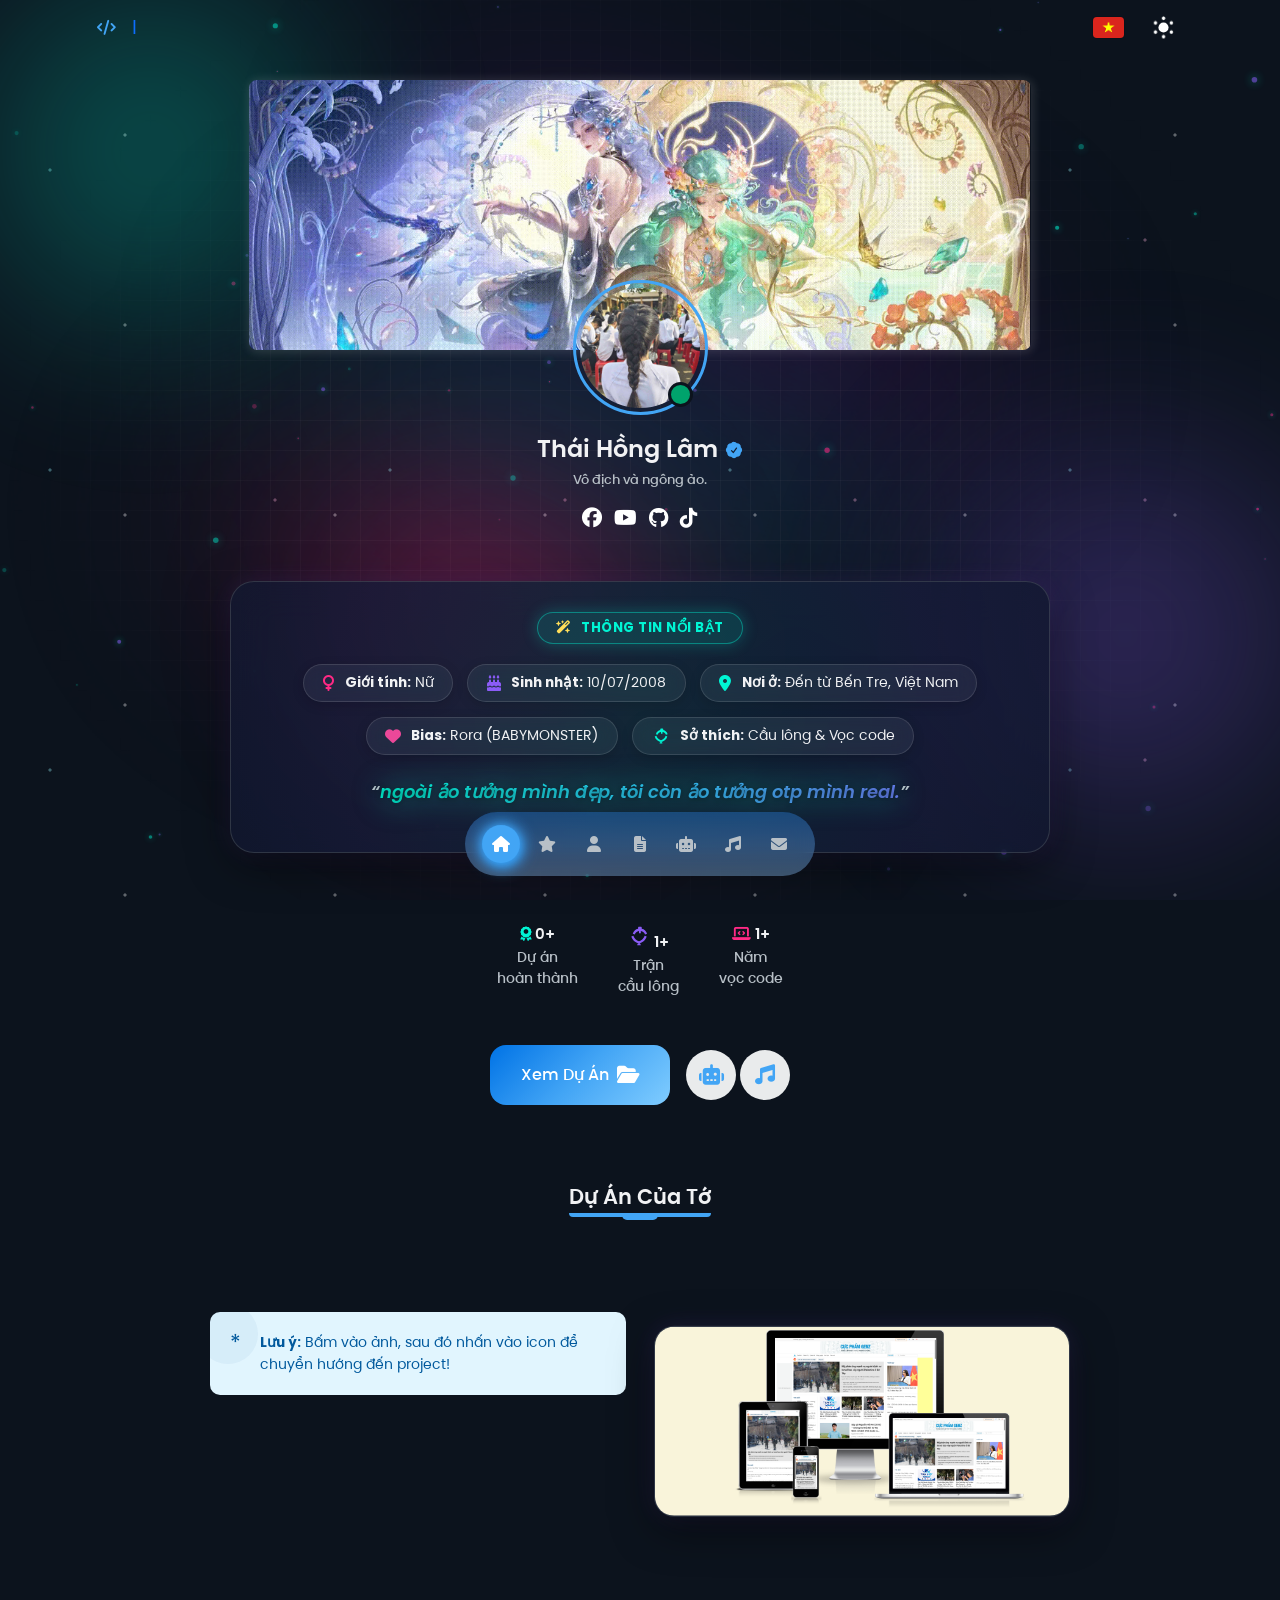
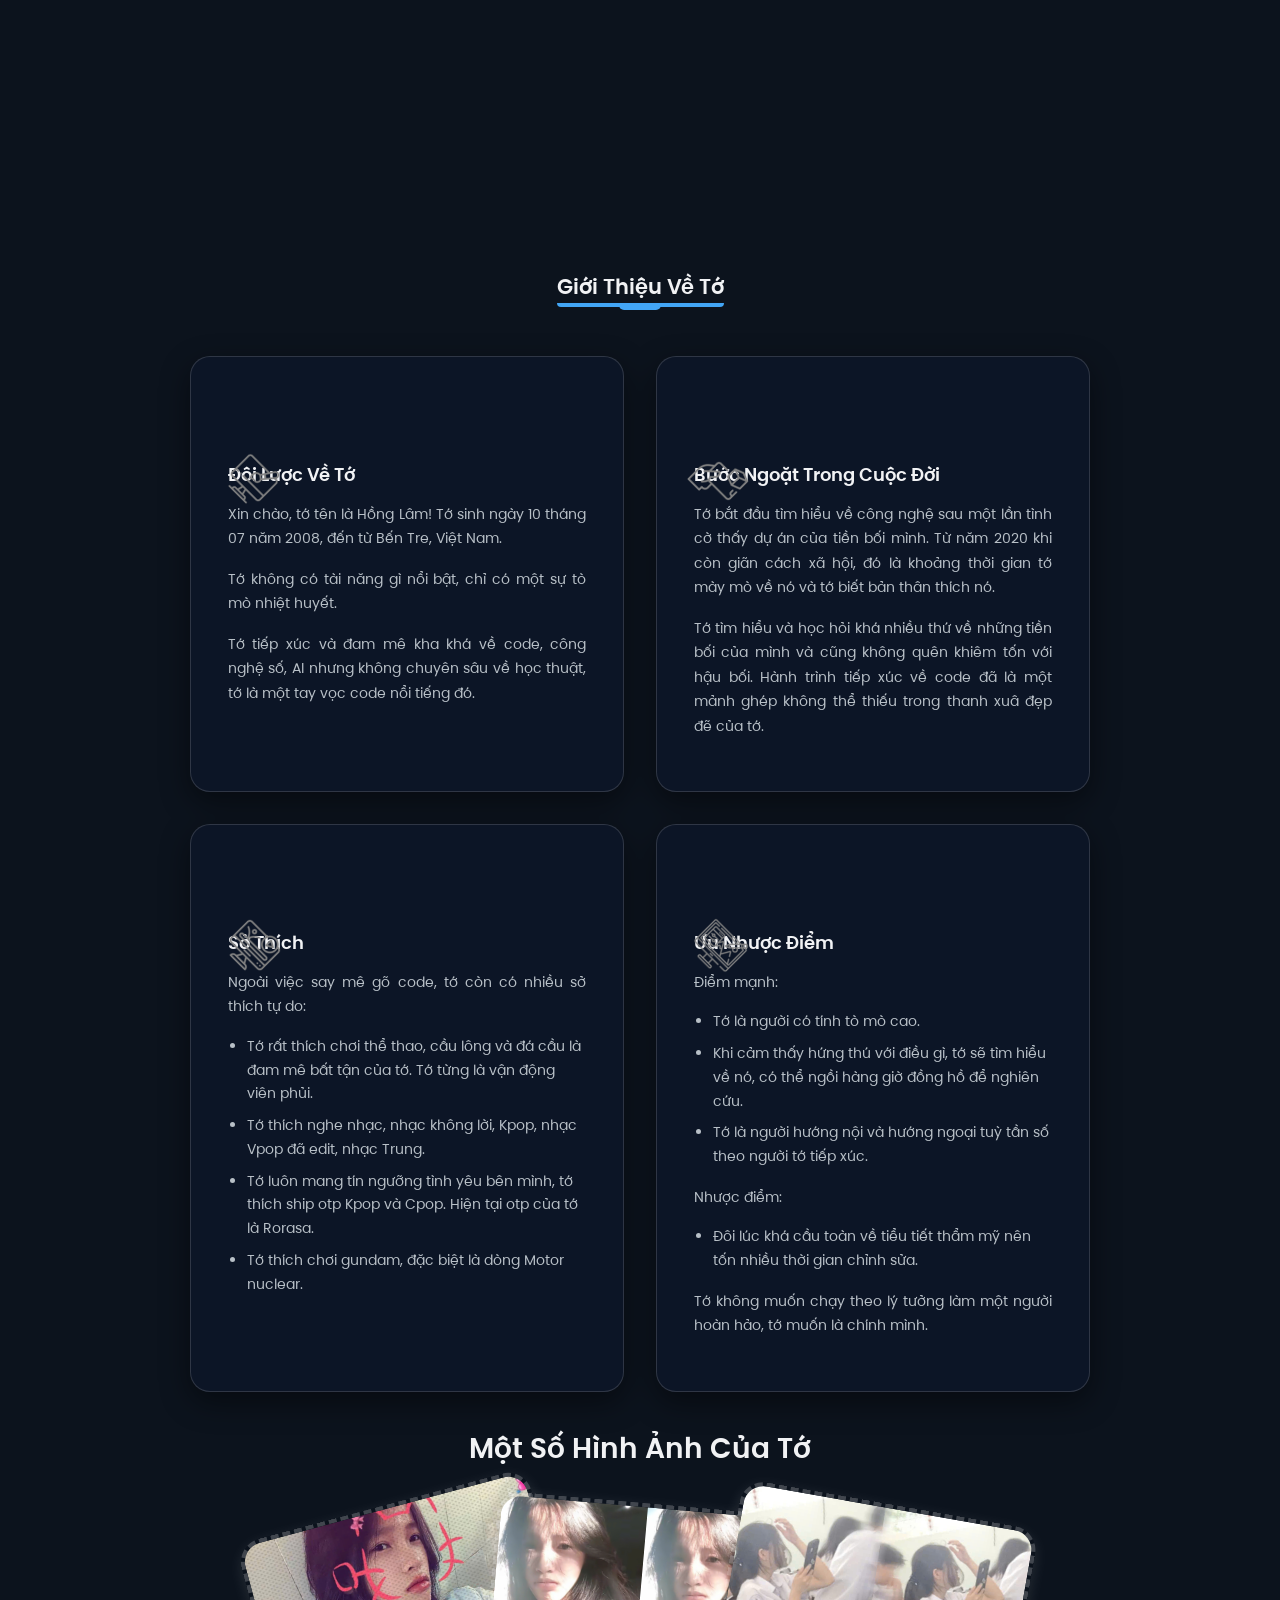
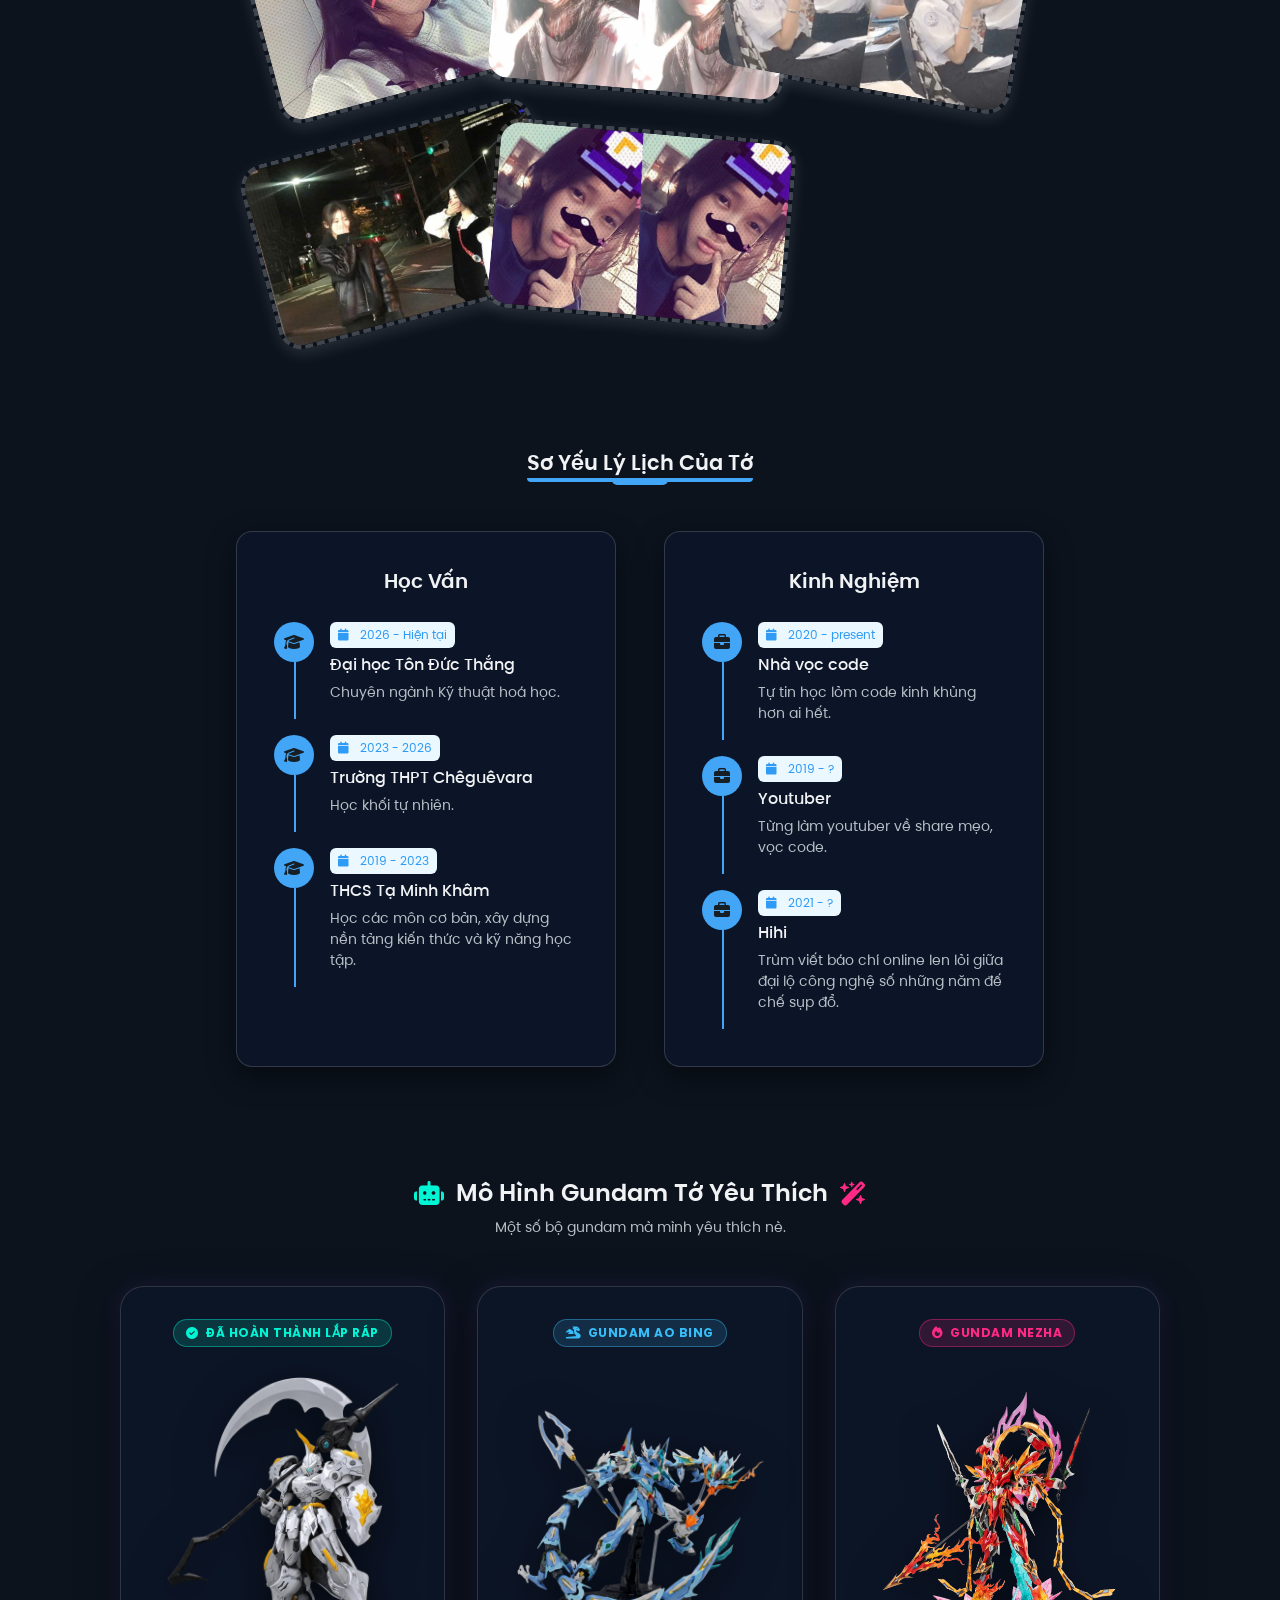
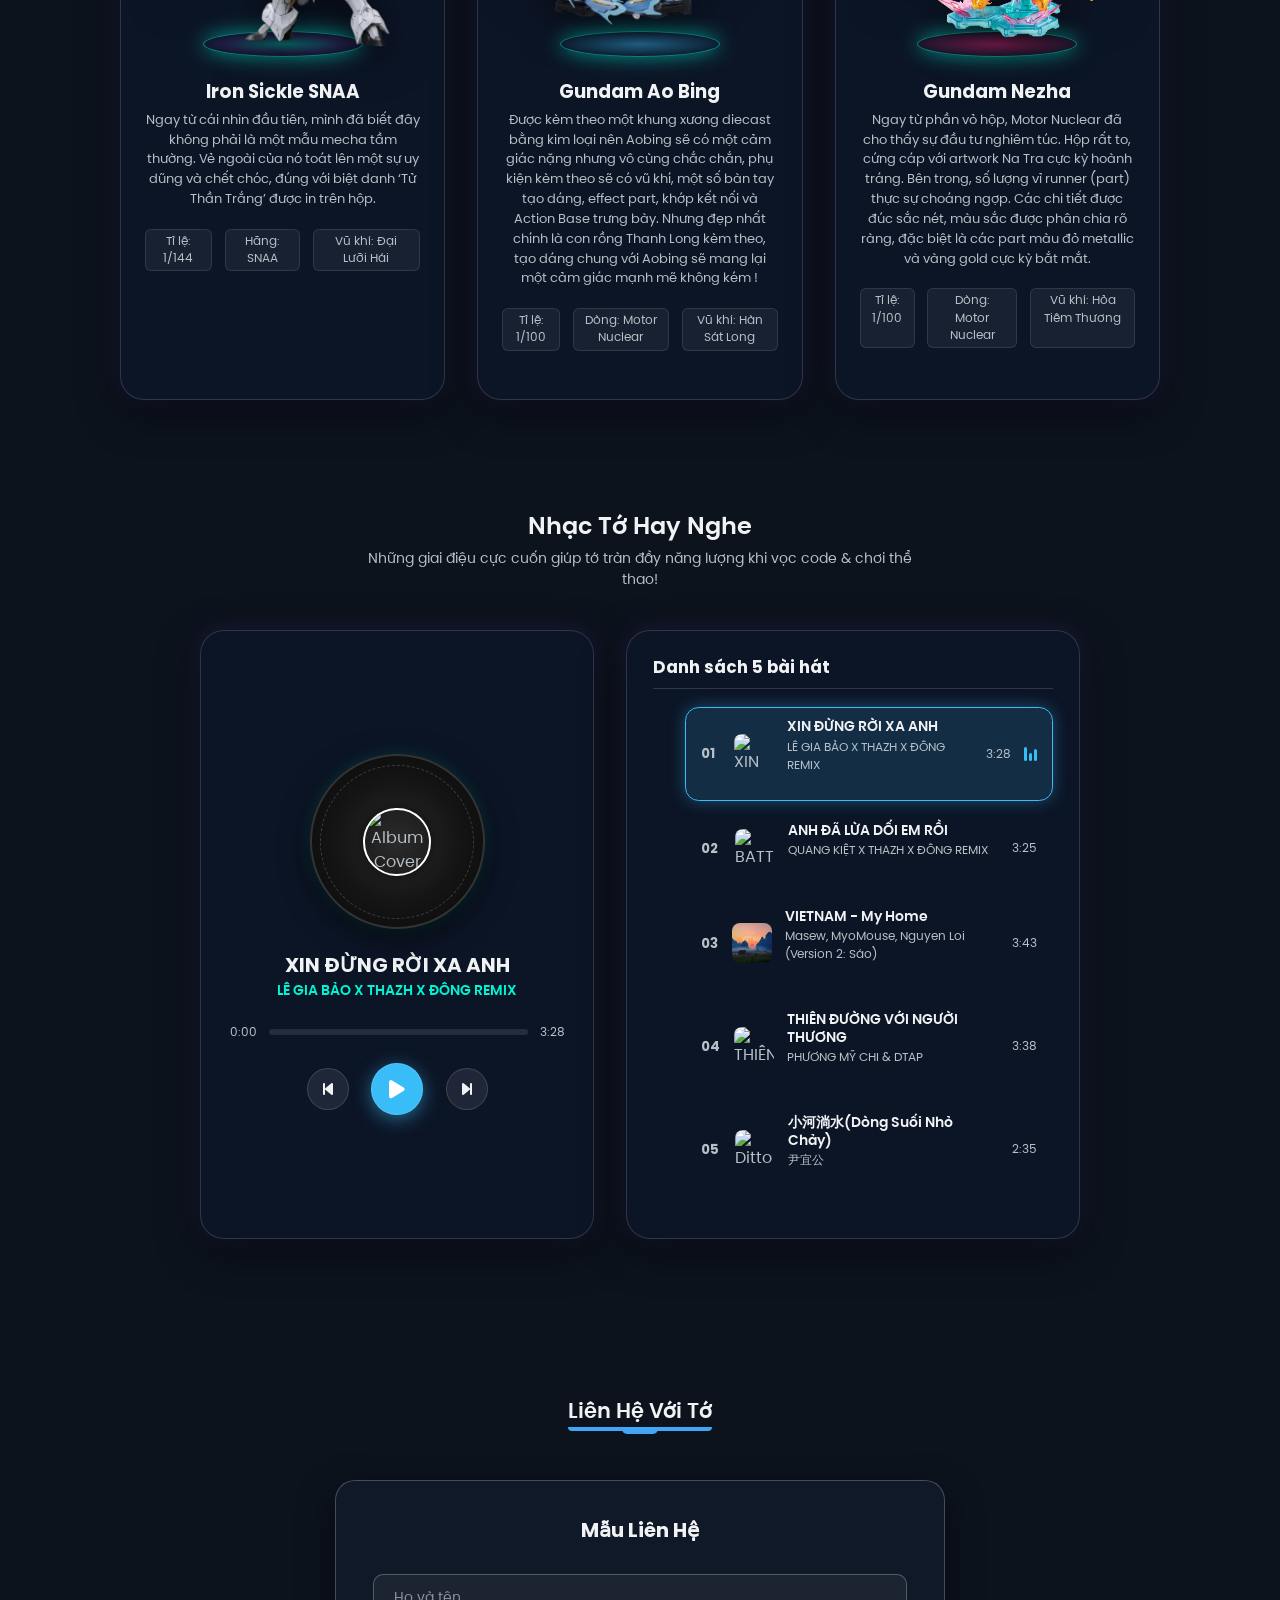
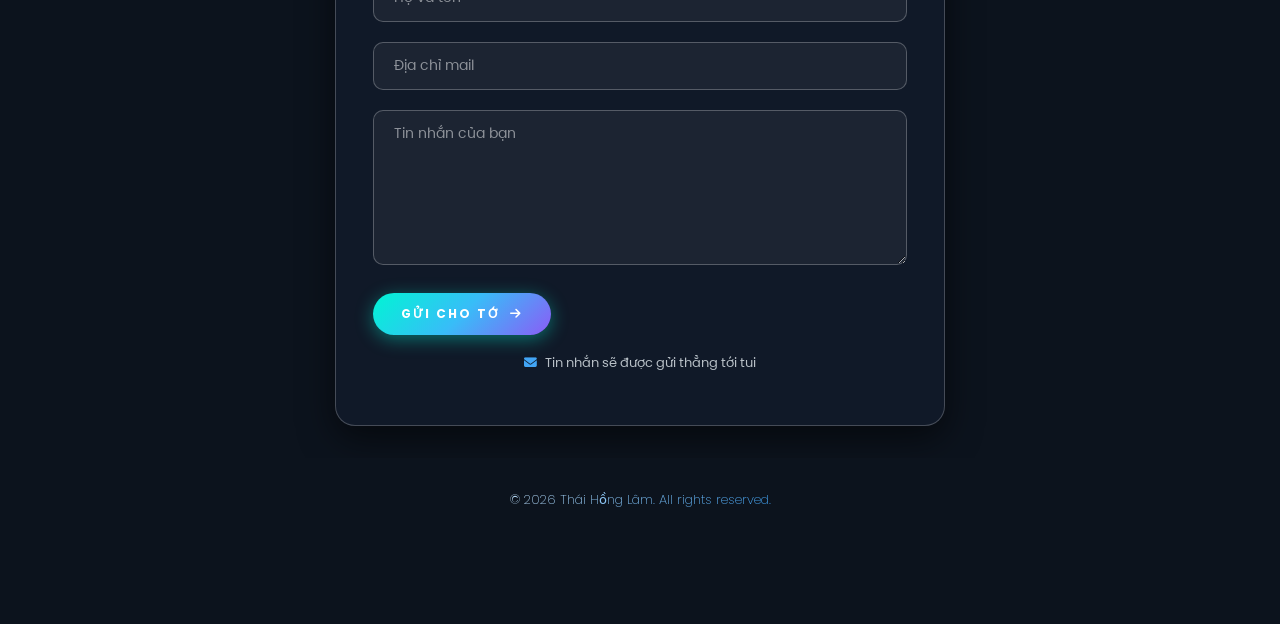
==== index.html @ 1d4e3dc8 "Update index.html" ====
<!DOCTYPE html>

<html lang="vi">
<head>
<meta charset="utf-8"/>
<meta content="IE=edge" http-equiv="X-UA-Compatible"/>
<meta content="width=device-width, initial-scale=1.0" name="viewport"/>
<!-- Open Graph Tag & SEO Top Google -->
<meta content="https://thaihonglam.id.vn/" property="og:url"/>
<link href="https://thaihonglam.id.vn/" rel="canonical"/>
<meta content="website" property="og:type"/>
<meta content="Thái Hồng Lâm - Profile | Thông tin giới thiệu" property="og:title"/>
<meta content="Thái Hồng Lâm Portfolio" property="og:site_name"/>
<meta content="vi_VN" property="og:locale"/>
<meta content="1200" property="og:image:width"/>
<meta content="630" property="og:image:height"/>
<meta content="Trang portfolio cá nhân của Thái Hồng Lâm 2008." name="description"/>
<meta content="Trang portfolio cá nhân của Thái Hồng Lâm 2008." property="og:description"/>
<meta content="Thái Hồng Lâm, Thai Hong Lam, thaihonglam, Thaihonglam, thai hong lam, thaihonglam2008, honglam2008" name="keywords"/>
<meta content="assets/img/image/2.jpg" property="og:image"/>
<meta content="Thái Hồng Lâm" name="author"/>
<!-- =========================================================================
         SCHEMA.ORG JSON-LD
         ========================================================================= -->
<script type="application/ld+json">
      {
        "@context": "https://schema.org",
        "@graph": [
          {
            "@type": "Person",
            "@id": "https://thaihonglam.id.vn/#person",
            "name": "Thái Hồng Lâm",
            "alternateName": "Hồng Lâm",
            "gender": "Female",
            "birthDate": "2008-07-10",
            "email": "himngminhlalam@gmail.com",
            "homeLocation": {
              "@type": "Place",
              "name": "Bến Tre, Việt Nam"
            },
            "address": {
              "@type": "PostalAddress",
              "addressLocality": "Bến Tre",
              "addressCountry": "VN"
            },
            "url": "https://thaihonglam.id.vn",
            "image": "https://thaihonglam.id.vn/assets/img/image/avt.jpg",
            "jobTitle": "Front-End Explorer & Student",
            "description": "Thái Hồng Lâm (sinh ngày 10/07/2008, đến từ Bến Tre, Việt Nam).",
            "knowsAbout": [
              "Web Development",
              "HTML5 / CSS3 / JavaScript",
              "Cầu lông (Badminton)",
              "K-Pop & Rora (BABYMONSTER)",
              "Mô hình Gundam Mecha (SNAA, Motor Nuclear)",
              "Quê hương Bến Tre"
            ],
            "sameAs": [
              "https://www.facebook.com/ThaiHongLam.Info",
              "https://www.youtube.com/@vuonghonglin",
              "https://github.com/thhlam77",
              "https://www.tiktok.com/@notyourshlam",
              "https://www.instagram.com/1s._.hlam/",
              "https://t.me/oneshlam"
            ]
          },
          {
            "@type": "ItemList",
            "@id": "https://thaihonglam.id.vn/#gundam-collection",
            "name": "Bộ sưu tập mô hình Gundam của Thái Hồng Lâm",
            "itemListElement": [
              {
                "@type": "Thing",
                "name": "Iron Sickle SNAA (Hunt Series)",
                "description": "Mô hình mecha đã hoàn thành lắp ráp với đại lưỡi hái khổng lồ và giáp khiên hoàng gia."
              },
              {
                "@type": "Thing",
                "name": "Gundam Ao Bing (Áo Bính - Motor Nuclear)",
                "description": "Mô hình mecha Long Vương Biển Cả với long thương tam xoa kích và bạch long băng giáp."
              },
              {
                "@type": "Thing",
                "name": "Gundam Nezha (Na Tra - Motor Nuclear)",
                "description": "Mô hình mecha Tam Thái Tử Na Tra với hỏa tiêm thương, hỗn thiên lăng và càn khôn hỏa diệm."
              }
            ]
          },
          {
            "@type": "ItemList",
            "@id": "https://thaihonglam.id.vn/#playlist",
            "name": "Playlist yêu thích của Thái Hồng Lâm",
            "itemListElement": [
              { "@type": "MusicRecording", "name": "XIN ĐỪNG RỜI XA ANH", "byArtist": "Lê Gia Bảo x THAZH x Đông Remix" },
              { "@type": "MusicRecording", "name": "ANH ĐÃ LỪA DỐI EM RỒI", "byArtist": "Quang Kiệt x THAZH x Đông Remix" },
              { "@type": "MusicRecording", "name": "VIETNAM - My Home", "byArtist": "Masew, MyoMouse, Nguyen Loi" },
              { "@type": "MusicRecording", "name": "THIÊN ĐƯỜNG VỚI NGƯỜI THƯƠNG", "byArtist": "Phương Mỹ Chi & DTAP" },
              { "@type": "MusicRecording", "name": "小河淌水 (Dòng Suối Nhỏ Chảy)", "byArtist": "尹宜公" }
            ]
          },
          {
            "@type": "ProfilePage",
            "@id": "https://thaihonglam.id.vn/#webpage",
            "url": "https://thaihonglam.id.vn",
            "name": "Thái Hồng Lâm - Portfolio Profile",
            "mainEntity": {
              "@id": "https://thaihonglam.id.vn/#person"
            }
          }
        ]
      }
    </script>
<title>Thái Hồng Lâm - Profile | Thông tin giới thiệu</title>
<link rel="icon" type="image/png" href="assets/img/favicon/favicon-96x96.png" sizes="96x96" />
<link rel="icon" type="image/svg+xml" href="assets/img/favicon/favicon.svg" />
<link rel="shortcut icon" href="assets/img/favicon/favicon.ico" />
<link rel="apple-touch-icon" sizes="180x180" href="assets/img/favicon/apple-touch-icon.png" />
<!-- Google Fonts Poppins -->
<link href="https://fonts.googleapis.com" rel="preconnect"/>
<link crossorigin="" href="https://fonts.gstatic.com" rel="preconnect"/>
<link href="https://fonts.googleapis.com/css2?family=Poppins:wght@300;400;500;600;700&amp;display=swap" rel="stylesheet"/>
<!-- Flaticon UI Icons -->
<link href="https://cdn-uicons.flaticon.com/uicons-bold-rounded/css/uicons-bold-rounded.css" rel="stylesheet"/>
<link href="https://cdn-uicons.flaticon.com/uicons-solid-rounded/css/uicons-solid-rounded.css" rel="stylesheet"/>
<!-- Font Awesome Icons -->
<link href="assets/css/v6.4.0/css/all.css" rel="stylesheet"/>
<link href="https://cdnjs.cloudflare.com/ajax/libs/font-awesome/6.5.1/css/all.min.css" rel="stylesheet"/>
<!-- Bootstrap 5 Grid Utilities -->
<link href="https://cdnjs.cloudflare.com/ajax/libs/bootstrap/5.2.1/css/bootstrap.min.css" rel="stylesheet"/>
<!-- Base Stylesheet -->
<link href="assets/css/style.css" rel="stylesheet"/>
<!-- Enhanced Cyber & Blink-Blink Stylesheet -->
<link href="assets/css/enhanced-cyber.css" rel="stylesheet"/>
<!-- Hiệu ứng blink blink thêm -->
<link href="assets/css/sparkle-extra.css" rel="stylesheet"/>
</head>
<body class="dark">
<!-- Preloader 3-bar equalizer -->
<div class="preloader" id="loader">
<div class="preloader__wrap">
<div class="loader">
<span class="bar"></span>
<span class="bar"></span>
<span class="bar"></span>
</div>
</div>
<div class="preloader__progress">
<span></span>
</div>
</div>
<!-- Canvas hạt ánh sáng sao & bọt biển động phản ứng chuột -->
<canvas aria-hidden="true" id="cyber-bg-canvas"></canvas>
<!-- Quả cầu hào quang neon trôi bồng bềnh phía sau grid -->
<div aria-hidden="true" class="floating-orbs-container">
<div class="floating-orb orb-1"></div>
<div class="floating-orb orb-2"></div>
<div class="floating-orb orb-3"></div>
</div>
<!-- HEADER AREA (CHUẨN 100% ẢNH 2 VỚI TYPING TEXT, NÚT CỜ & THEME) -->
<header>
<div class="header-area pt-3 pb-3">
<div class="container">
<div class="header">
<a aria-label="Logo Thái Hồng Lâm" class="h__logo" href="index.html">
<i class="fa-solid fa-code"></i>
<span class="typing-text">Creator</span>
</a>
<div class="header-controls">
<!-- Nút cờ ngôn ngữ -->
<div class="language-flag vi" id="languageBtn" title="Chuyển ngôn ngữ / Switch Language"></div>
<!-- Nút Dark/Light mode nguyên bản chuẩn Ảnh 2: Sun/Moon SVG -->
<div class="dark-light" title="Chuyển chế độ sáng/tối">
<input aria-label="Toggle dark/light mode" class="themeToggleInput" id="themeToggle" type="checkbox"/>
<label class="themeToggleLabel" for="themeToggle">
<svg fill="currentColor" height="20" viewbox="0 0 20 20" width="20">
<mask id="moon-mask">
<rect fill="white" height="20" width="20" x="0" y="0"></rect>
<circle cx="11" cy="3" fill="black" r="8"></circle>
</mask>
<circle class="sunMoon" cx="10" cy="10" mask="url(#moon-mask)" r="8"></circle>
<g class="sunRays">
<circle class="sunRay" cx="18" cy="10" r="1.5"></circle>
<circle class="sunRay" cx="14" cy="16.928" r="1.5"></circle>
<circle class="sunRay" cx="6" cy="16.928" r="1.5"></circle>
<circle class="sunRay" cx="2" cy="10" r="1.5"></circle>
<circle class="sunRay" cx="6" cy="3.172" r="1.5"></circle>
<circle class="sunRay" cx="14" cy="3.172" r="1.5"></circle>
</g>
</svg>
</label>
</div>
</div>
</div>
</div>
</div>
</header>
<main>
<!-- Background Effect Grid & Shapes -->
<div class="background__effect">
<div class="grid_background"></div>
<div class="global_shapes">
<img alt="shape" class="home__shape-bg" src="assets/img/background/bg.webp"/>
</div>
</div>
<!--=============== PROFILE SECTION ===============-->
<section class="profile" id="home">
<div class="container">
<!-- Banner (-70px) -->
<div class="bg_img">
<video aria-label="Profile Banner" class="background_img" autoplay="" loop="" muted="" playsinline="" preload="auto" disablepictureinpicture="" poster="assets/img/image/background-poster.jpg"><source src="assets/video/background.mp4" type="video/mp4"/><source src="assets/video/background.webm" type="video/webm"/></video>
</div>
<div class="profile__area grid">
<div class="profile__data">
<div class="profile__border">
<div class="profile__perfil">
<img alt="profile" src="assets/img/image/avt.jpg"/>
</div>
<div class="status_wrapper">
<span class="status_indicator"></span>
<span class="status_tooltip" data-en="Available to work" data-vi="Đang hoạt động">Online</span>
</div>
</div>
<!-- Profile -->
<h2 class="profile__name">
<span>Thái Hồng Lâm</span>
<svg fill="hsl(207, 90%, 61%)" height="20" viewbox="0 0 24 24" width="20" xmlns="http://www.w3.org/2000/svg">
<path clip-rule="evenodd" d="M8.603 3.799A4.49 4.49 0 0112 2.25c1.357 0 2.573.6 3.397 1.549a4.49 4.49 0 013.498 1.307 4.491 4.491 0 011.307 3.497A4.49 4.49 0 0121.75 12a4.49 4.49 0 01-1.549 3.397 4.491 4.491 0 01-1.307 3.497 4.491 4.491 0 01-3.497 1.307A4.49 4.49 0 0112 21.75a4.49 4.49 0 01-3.397-1.549 4.49 4.49 0 01-3.498-1.306 4.491 4.491 0 01-1.307-3.498A4.49 4.49 0 012.25 12c0-1.357.6-2.573 1.549-3.397a4.49 4.49 0 011.307-3.497 4.49 4.49 0 013.497-1.307zm7.007 6.387a.75.75 0 10-1.22-.872l-3.236 4.53L9.53 12.22a.75.75 0 00-1.06 1.06l2.25 2.25a.75.75 0 001.14-.094l3.75-5.25z" fill-rule="evenodd"></path>
</svg>
</h2>
<h3 class="profile_profession" data-en="invincible and delusional." data-vi="Vô địch và ngông ảo.">
Vô địch và ngông ảo.
</h3>
<!-- Mạng xã hội -->
<ul class="profile__social">
<li><a aria-label="Facebook" class="profile__social_link" href="https://www.facebook.com/ThaiHongLam.Info" rel="noopener noreferrer" target="_blank"><i class="fa-brands fa-facebook"></i></a></li>
<li><a aria-label="YouTube" class="profile__social_link" href="https://www.youtube.com/@vuonghonglin" rel="noopener noreferrer" target="_blank"><i class="fa-brands fa-youtube"></i></a></li>
<li><a aria-label="GitHub" class="profile__social_link" href="https://github.com/thhlam77" rel="noopener noreferrer" target="_blank"><i class="fa-brands fa-github"></i></a></li>
<li><a aria-label="TikTok" class="profile__social_link" href="https://www.tiktok.com/@notyourshlam" rel="noopener noreferrer" target="_blank"><i class="fa-brands fa-tiktok"></i></a></li>
</ul>
</div>
<!-- =========================================================================
                 THÔNG TIN NỔI BẬT 
                 ========================================================================= -->
<div class="user-highlight-card">
<div aria-hidden="true" class="highlight-video-bg"><video autoplay="" loop="" muted="" playsinline="" preload="auto" disablepictureinpicture="" style="object-position:50% 60%" tabindex="-1"><source src="assets/video/chikawa-pool.mp4" type="video/mp4"/></video></div>
<div class="highlight-badge">
<i class="fa-solid fa-wand-magic-sparkles"></i>
<span data-en="SPOTLIGHT BIO" data-vi="THÔNG TIN NỔI BẬT">THÔNG TIN NỔI BẬT</span>
</div>
<div class="highlight-info-grid">
<div class="info-pill">
<i class="fa-solid fa-venus" style="color: #ff2a85;"></i>
<span><b data-en="Gender:" data-vi="Giới tính:">Giới tính:</b> <span data-en="Female" data-vi="Nữ">Nữ</span></span>
</div>
<div class="info-pill">
<i class="fa-solid fa-cake-candles" style="color: #8b5cf6;"></i>
<span><b data-en="Birthday:" data-vi="Sinh nhật:">Sinh nhật:</b> 10/07/2008</span>
</div>
<div class="info-pill">
<i class="fa-solid fa-location-dot" style="color: #00f5d4;"></i>
<span><b data-en="Location:" data-vi="Nơi ở:">Nơi ở:</b> <span data-en="From Ben Tre, Vietnam" data-vi="Đến từ Bến Tre, Việt Nam">Đến từ Bến Tre, Việt Nam</span></span>
</div>
<div class="info-pill">
<i class="fa-solid fa-heart" style="color: #ec4899;"></i>
<span><b data-en="Bias:" data-vi="Bias:">Bias:</b> Rora (BABYMONSTER)</span>
</div>
<div class="info-pill">
<span class="badminton-shuttlecock-icon" title="Cầu lông">
<svg fill="currentColor" height="18" style="color: #00f5d4; vertical-align: middle;" viewbox="0 0 24 24" width="18">
<path d="M12 2c-.55 0-1 .45-1 1v1.1c-2.8.5-5 2.6-5.8 5.4l2.2.8c.6-2 2.3-3.5 4.6-3.8V9h2V6.5c2.3.3 4 1.8 4.6 3.8l2.2-.8C20 6.7 17.8 4.6 15 4.1V3c0-.55-.45-1-1-1h-2zm-6.2 9.7l-2.2.8c1.2 4.1 4.7 7.1 9.2 7.7v-2.3c-3.3-.6-5.9-2.9-7-6.2zm12.4 0c-1.1 3.3-3.7 5.6-7 6.2v2.3c4.5-.6 8-3.6 9.2-7.7l-2.2-.8zM12 20a2 2 0 0 0-2 2h4a2 2 0 0 0-2-2z"></path>
</svg>
</span>
<span><b data-en="Hobbies:" data-vi="Sở thích:">Sở thích:</b> <span data-en="Badminton &amp; Coding" data-vi="Cầu lông &amp; Vọc code">Cầu lông &amp; Vọc code</span></span>
</div>
</div>
<!-- Câu quote phát sáng đa sắc -->
<p class="highlight-quote-phrase">
                “<span class="glow-text">ngoài ảo tưởng mình đẹp, tôi còn ảo tưởng otp mình real.</span>”
              </p>
</div>
<!-- Thống kê 3 cột (CHUẨN 100% ẢNH 3: 100+, 100+, 100+ count-up mượt mà) -->
<div class="profile__info grid">
<div class="profile__info-group">
<h3 class="profile__info_number">
<i class="fa-solid fa-award" style="color: #00f5d4;"></i>
<span class="counter">0</span>+
                </h3>
<p class="profile__info-description" data-en="Completed&lt;br&gt;Projects" data-vi="Dự án&lt;br&gt;hoàn thành">
                  Dự án<br/>hoàn thành
                </p>
</div>
<div class="profile__info-group">
<h3 class="profile__info_number">
<span class="badminton-shuttlecock-icon" style="color: #8b5cf6;">
<svg fill="currentColor" height="22" style="vertical-align: middle;" viewbox="0 0 24 24" width="22">
<path d="M12 2c-.55 0-1 .45-1 1v1.1c-2.8.5-5 2.6-5.8 5.4l2.2.8c.6-2 2.3-3.5 4.6-3.8V9h2V6.5c2.3.3 4 1.8 4.6 3.8l2.2-.8C20 6.7 17.8 4.6 15 4.1V3c0-.55-.45-1-1-1h-2zm-6.2 9.7l-2.2.8c1.2 4.1 4.7 7.1 9.2 7.7v-2.3c-3.3-.6-5.9-2.9-7-6.2zm12.4 0c-1.1 3.3-3.7 5.6-7 6.2v2.3c4.5-.6 8-3.6 9.2-7.7l-2.2-.8zM12 20a2 2 0 0 0-2 2h4a2 2 0 0 0-2-2z"></path>
</svg>
</span>
<span class="counter">100</span>+
                </h3>
<p class="profile__info-description" data-en="Badminton&lt;br&gt;Matches" data-vi="Trận&lt;br&gt;cầu lông">
                  Trận<br/>cầu lông
                </p>
</div>
<div class="profile__info-group">
<h3 class="profile__info_number">
<i class="fa-solid fa-laptop-code" style="color: #ff2a85;"></i>
<span class="counter">6</span>+
                </h3>
<p class="profile__info-description" data-en="Years of&lt;br&gt;Coding" data-vi="Năm&lt;br&gt;vọc code">
                  Năm<br/>vọc code
                </p>
</div>
</div>
<!-- Cụm nút CTA -->
<div class="profile__buttons">
<a class="button" data-en="View Projects " data-vi="Xem Dự Án " href="#project">View Projects <i class="fa-solid fa-folder-open"></i></a>
<div class="profile__buttons-small">
<a aria-label="Gundam Collection" class="button__small button__gray" href="#gundam" title="Mô hình Gundam">
<i class="fa-solid fa-robot"></i>
</a>
<a aria-label="Music Playlist" class="button__small button__gray" href="#music" title="Nghe nhạc">
<i class="fa-solid fa-music"></i>
</a>
</div>
</div>
</div>
</div>
</section>
<!--=============== PROJECT SECTION (CHỈ GIỮ 2 DỰ ÁN CHUẨN 100% ẢNH 4) ===============-->
<section id="project">
<div class="container">
<div class="project__content">
<h2 class="project__title" data-en="My Projects" data-vi="Dự Án Của Tớ">Dự Án Của Tớ</h2>
</div>
<div class="projects__content grid projects-two-cols">
<p class="note">
<b data-en="Note:" data-vi="Lưu ý:">Lưu ý:</b>
<span data-en="Click on the image, then click on the icon to be redirected to the project!" data-vi="Bấm vào ảnh, sau đó nhấn vào icon để chuyển hướng đến project!">
                Bấm vào ảnh, sau đó nhấn vào icon để chuyển hướng đến project!
              </span>
</p>
<!-- Project 1: Trang web cá nhân Thái Hồng Lâm -->
<article class="projects__card">
<img alt="Trang web cá nhân" class="projects__img" loading="lazy" src="assets/img/image/cucphamgenz.png"/>
<div class="projects__modal">
<div class="projects__tags">
<span class="projects__tag projects__tag--purple" data-en="web" data-vi="web">web</span>
<span class="projects__tag projects__tag--green" data-en="news" data-vi="news">news</span>
</div>
<div>
<span class="projects__subtitle" data-en="Admin web" data-vi="Admin web">
                    Admin web
                  </span>
<h3 class="projects__title" data-en="Cucphamgenz.vn" data-vi="Cucphamgenz.vn">Cucphamgenz.vn</h3>
<a aria-label="Visit Project" class="projects__button button button_small" href="#home">
<i class="fa-solid fa-arrow-up-right-from-square"></i>
</a>
</div>
</div>
</article>
<!-- Project 2: Admin -->
<article class="projects__card">
<img alt="Admin web" class="projects__img" loading="lazy" src="assets/img/image/teenvietplus.jpg"/>
<div class="projects__modal">
<div class="projects__tags">
<span class="projects__tag projects__tag--blue" data-en="web" data-vi="web">web</span>
<span class="projects__tag projects__tag--yellow" data-en="utility" data-vi="news">news</span>
</div>
<div>
<span class="projects__subtitle" data-en="Admin web" data-vi="Admin web">
                    Admin web
                  </span>
<h3 class="projects__title" data-en="Teenvietplus.com" data-vi="Teenvietplus.com">Teenvietplus.com</h3>
<a aria-label="Visit Project" class="projects__button button button_small" href="https://github.com/" rel="noopener noreferrer" target="_blank">
<i class="fa-solid fa-arrow-up-right-from-square"></i>
</a>
</div>
</div>
</article>
<!-- Project 3: Trang web cá nhân Thái Hồng Lâm  -->
<article class="projects__card">
<img alt="Trang web cá nhân" class="projects__img" loading="lazy" src="assets/img/image/chill.jpeg"/>
<div class="projects__modal">
<div class="projects__tags">
<span class="projects__tag projects__tag--purple" data-en="web" data-vi="web">web</span>
<span class="projects__tag projects__tag--green" data-en="blog" data-vi="blog">blog</span>
</div>
<div>
<span class="projects__subtitle" data-en="Personal Website" data-vi="Trang web cá nhân">
                    Trang web cá nhân
                  </span>
<h3 class="projects__title" data-en="Thai Hong Lam" data-vi="Thái Hồng Lâm">Thái Hồng Lâm</h3>
<a aria-label="Visit Project" class="projects__button button button_small" href="#home">
<i class="fa-solid fa-arrow-up-right-from-square"></i>
</a>
</div>
</div>
</article>
</div>
</div>
</section>
<!--=============== ABOUT ME SECTION (CHUẨN 100% ẢNH 1 - 4 KHỐI CHIA 2 CỘT CÂN ĐỐI) ===============-->
<section id="about">
<div class="container">
<div class="about__content">
<h2 class="about__title" data-en="About Me" data-vi="Giới Thiệu Về Tớ">Giới Thiệu Về Tớ</h2>
</div>
<div class="about__box_area grid">
<!-- Khối 1: Đôi Lượt Về Tớ (Chuẩn Ảnh 1) -->
<div class="about__box">
<span class="icon"><img alt="about01" loading="lazy" src="assets/img/about/01.png"/></span>
<h3 data-en="A Few Words About Me" data-vi="Đôi Lược Về Tớ">Đôi Lược Về Tớ</h3>
<p data-en="Hi, my name is Hong Lam. I was born on July 10, 2008, and I am originally from Ben Tre, Vietnam." data-vi="Xin chào, tớ tên là Hồng Lâm! Tớ sinh ngày 10 tháng 07 năm 2008, đến từ Bến Tre, Việt Nam.">
                Xin chào, tớ tên là Hồng Lâm! Tớ sinh ngày 10/07/2008, đến từ Bến Tre, Việt Nam.
              </p>
<p data-en="I have no special talents, I am only passionately curious." data-vi="Tớ không có tài năng gì nổi bật, chỉ có một sự tò mò nhiệt huyết.">
                Tớ không có tài năng gì nổi bật, chỉ có một sự tò mò nhiệt huyết.
              </p>
<p data-en="I have quite a bit of hands-on experience and a real passion for coding, digital tech, and AI without diving deep into the theory—I'm pretty much a notorious code tinkerer!" data-vi="Tớ tiếp xúc và đam mê kha khá về code, công nghệ số, AI nhưng không chuyên sâu về học thuật, tớ là một tay vọc code nổi tiếng đó.">
                Tớ tiếp xúc và đam mê kha khá về code, công nghệ số, AI nhưng không chuyên sâu về học thuật, tớ là một tay vọc code nổi tiếng đó.
              </p>
</div>
<!-- Khối 2: Bước Ngoặt Trong Cuộc Đời (Chuẩn Ảnh 1) -->
<div class="about__box">
<span class="icon"><img alt="about02" loading="lazy" src="assets/img/about/02.png"/></span>
<h3 data-en="A Turning Point in Life" data-vi="Bước Ngoặt Trong Cuộc Đời">Bước Ngoặt Trong Cuộc Đời</h3>
<p data-en="My curiosity for tech sparked when I happened across a project built by one of my seniors. Back in 2020, during the lockdown, I spent hours tinkering away and truly realized this was what I loved." data-vi="Tớ bắt đầu tìm hiểu về công nghệ sau một lần tình cờ thấy dự án của tiền bối mình. Từ năm 2020 khi còn giãn cách xã hội, đó là khoảng thời gian tớ mày mò về nó và tớ biết bản thân thích nó.">
                Tớ bắt đầu tìm hiểu về công nghệ sau một lần tình cờ thấy dự án của tiền bối mình. Từ năm 2020 khi còn giãn cách xã hội, đó là khoảng thời gian tớ mày mò về nó và tớ biết bản thân thích nó.
              </p>
<p data-en="I continuously seek insight and learn from my predecessors while maintaining humility toward my juniors. My journey in programming has undeniably been an essential cornerstone of my formative years." data-vi="Tớ tìm hiểu và học hỏi khá nhiều thứ về những tiền bối của mình và cũng không quên khiêm tốn với hậu bối. Hành trình tiếp xúc về code đã là một mảnh ghép không thể thiếu trong thanh xuâ đẹp đẽ của tớ.">
                Tớ tìm hiểu và học hỏi khá nhiều thứ về những tiền bối của mình và cũng không quên khiêm tốn với hậu bối. Hành trình tiếp xúc về code đã là một mảnh ghép không thể thiếu trong thanh xuâ đẹp đẽ của tớ.
              </p>
</div>
<!-- Khối 3: Sở Thích -->
<div class="about__box">
<span class="icon"><img alt="about03" loading="lazy" src="assets/img/about/03.png"/></span>
<h3 data-en="Hobbies" data-vi="Sở Thích">Sở Thích</h3>
<p data-en="Besides writing code, I enjoy several engaging hobbies:" data-vi="Ngoài việc say mê gõ code, tớ còn có nhiều sở thích tự do:">
                Ngoài việc tìm hiểu về công nghệ, tớ còn có nhiều sở thích tự do:
              </p>
<ul>
<li data-en="I'm a huge sports enthusiast; badminton and shuttlecock kicking are my lifelong passions. I even used to compete on the grassroots circuit!" data-vi="Tớ rất thích chơi thể thao, cầu lông và đá cầu là đam mê bất tận của tớ. Tớ từng là vận động viên phủi.">
                  Tớ rất thích chơi thể thao, cầu lông và đá cầu là đam mê bất tận của tớ. Tớ từng là vận động viên phủi.
                </li>
<li data-en="I really enjoy listening to music—instrumentals, K-pop, V-pop edits, and C-pop are totally my vibe." data-vi="Tớ thích nghe nhạc, nhạc không lời, Kpop, nhạc Vpop đã edit, nhạc Trung.">
                  Tớ thích nghe nhạc, nhạc không lời, Kpop, nhạc Vpop đã edit, nhạc Trung.
                </li>
<li data-en="I’m a true believer in love at heart, and I’m all about shipping K-pop and C-pop OTPs. Right now, my favorite OTP is Rorasa." data-vi="Tớ luôn mang tín ngưỡng tình yêu bên mình, tớ thích ship otp Kpop và Cpop. Hiện tại otp của tớ là Rorasa.">
                  Tớ luôn mang tín ngưỡng tình yêu bên mình, tớ thích ship otp Kpop và Cpop. Hiện tại otp của tớ là Rorasa.
                </li>
<li data-en="I'm really into Gundam and mecha kits, especially the Motor Nuclear series." data-vi="Tớ thích chơi gundam, đặc biệt là dòng Motor nuclear.">
                  Tớ thích chơi gundam, đặc biệt là dòng Motor nuclear.
                </li>
</ul>
</div>
<!-- Khối 4: Ưu Nhược Điểm -->
<div class="about__box">
<span class="icon"><img alt="about04" loading="lazy" src="assets/img/about/04.png"/></span>
<h3 data-en="Strengths &amp; Weaknesses" data-vi="Ưu Nhược Điểm">Ưu Nhược Điểm</h3>
<p data-en="Strengths:" data-vi="Điểm mạnh:">Điểm mạnh:</p>
<ul>
<li data-en="I am naturally curious." data-vi="Tớ là người có tính tò mò cao.">
                  Tớ là người có tính tò mò cao.
                </li>
<li data-en="Whenever I get curious about something, I dive right in—I can sit for hours on end just digging into it." data-vi="Khi cảm thấy hứng thú với điều gì, tớ sẽ tìm hiểu về nó, có thể ngồi hàng giờ đồng hồ để nghiên cứu.">
                  Khi cảm thấy hứng thú với điều gì, tớ sẽ tìm hiểu về nó, có thể ngồi hàng giờ đồng hồ để nghiên cứu.
                </li>
<li data-en="My introversion or extroversion totally depends on who I'm around and whether we're on the same wavelength." data-vi="Tớ là người hướng nội và hướng ngoại tuỳ tần số theo người tớ tiếp xúc.">
                  Tớ là người hướng nội và hướng ngoại tuỳ tần số theo người tớ tiếp xúc.
                </li>
</ul>
<p data-en="Weaknesses:" data-vi="Nhược điểm:">Nhược điểm:</p>
<ul>
<li data-en="Sometimes slightly perfectionist with tiny visual details, spending extra time fine-tuning." data-vi="Đôi lúc khá cầu toàn về tiểu tiết thẩm mỹ nên tốn nhiều thời gian chỉnh sửa.">
                  Đôi lúc khá cầu toàn về tiểu tiết thẩm mỹ nên tốn nhiều thời gian chỉnh sửa.
                </li>
</ul>
<p data-en="I have no desire to chase the ideal of being perfect—I just want to stay true to who I am." data-vi="Tớ không muốn chạy theo lý tưởng làm một người hoàn hảo, tớ muốn là chính mình.">
                Tớ không muốn chạy theo lý tưởng làm một người hoàn hảo, tớ muốn là chính mình.
              </p>
</div>
</div>
<!-- =========================================================================
               PHOTO ALBUM 
               ========================================================================= -->
<div class="blog__carousel_six">
<h3 data-en="Some of My Photos" data-vi="Một Số Hình Ảnh Của Tớ">Some of My Photos</h3>
<div class="carousel__wrapper_six">
<!-- Ảnh 1 -->
<div class="carousel__item_six" data-index="0">
<h3 class="popup__title" data-en="Me" data-vi="Đây là tớ">Happy Youth Moments</h3>
<span class="popup__time">2026</span>
<p class="popup__caption" data-en="This was taken a long time ago, with a touch of makeup." data-vi="Này tớ chụp cũng lâu rồi, đợt đó tớ có makeup tí.">
                  Này tớ chụp cũng lâu rồi, đợt đó tớ có makeup tí.
                </p>
<img alt="Photo 1" loading="lazy" src="assets/img/image/1.jpg"/>
</div>
<!-- Ảnh 2 -->
<div class="carousel__item_six" data-index="1">
<h3 class="popup__title" data-en="Nothing" data-vi="Hong biết nói gì">Hong biết nói gì</h3>
<span class="popup__time">2026</span>
<p class="popup__caption" data-en="No cap." data-vi="No cap.">
                  No cap.
                </p>
<img alt="Photo 2" loading="lazy" src="assets/img/image/2.jpg"/>
</div>
<!-- Ảnh 3 -->
<div class="carousel__item_six" data-index="2">
<h3 class="popup__title" data-en="Unflattering pic" data-vi="Bị chụp dìm">Bị chụp dìm</h3>
<span class="popup__time">2025</span>
<p class="popup__caption" data-en="Unflattering pic from a friend, but still cute so I kept it." data-vi="Bị bạn chụp dìm, mà thấy cũng đẹp nên để.">
                  Bị bạn chụp dìm, mà thấy cũng đẹp nên để.
                </p>
<img alt="Photo 3" loading="lazy" src="assets/img/image/3.jpg"/>
</div>
<!-- Ảnh 4 
<div class="carousel__item_six" data-index="3">
<h3 class="popup__title" data-en="Des liqi" data-vi="Des liqi">Des liqi</h3>
<span class="popup__time">2026</span>
<p class="popup__caption" data-en="is it peak?." data-vi="Bá không?.">
                  Bá không?
                </p>
<img alt="Photo 4" loading="lazy" src="assets/img/image/4.jpg"/>
</div>-->
<!-- Ảnh 5 -->
<div class="carousel__item_six" data-index="4">
<h3 class="popup__title" data-en="My OTP" data-vi="OTP của tớ">OTP của tớ</h3>
<span class="popup__time">2018</span>
<p class="popup__caption" data-en="They are my religion!" data-vi="Họ là tín ngưỡng của tớ!">
                  Họ là tín ngưỡng của tớ!
                </p>
<img alt="Photo 5" loading="lazy" src="assets/img/image/5.jpg"/>
</div>
<!-- Ảnh 6 -->
<div class="carousel__item_six" data-index="5">
<h3 class="popup__title" data-en="Me" data-vi="Tớ...">Tớ...</h3>
<span class="popup__time">2025</span>
<p class="popup__caption" data-en="Nothing." data-vi="Khong co gi.">
                  Khong co gi.
                </p>
<img alt="Photo 6" loading="lazy" src="assets/img/image/6.jpg"/>
</div>
</div>
</div>
<!-- LIGHTBOX POPUP OVERLAY CHUẨN 100% ẢNH 2 -->
<div class="popup__overlay_custom">
<div class="popup__content_photo_modal">
<button aria-label="Close popup" class="popup__close_photo"><i class="fa-solid fa-xmark"></i></button>
<img alt="Popup Photo" class="popup__image_photo" loading="lazy" src=""/>
<div class="popup__body_photo">
<h3 class="popup__title_photo"></h3>
<span class="popup__time_photo"></span>
<div class="popup__caption_callout">
<p class="popup__caption_text"></p>
</div>
</div>
</div>
</div>
</div>
</section>
<!--=============== RESUME SECTION (CHUẨN 100% ẢNH 5 - 2 CỘT SONG SONG) ===============-->
<section id="resume">
<div class="container">
<div class="resume__content">
<h2 class="resume__title" data-en="My Resume" data-vi="Sơ Yếu Lý Lịch Của Tớ">Sơ Yếu Lý Lịch Của Tớ</h2>
</div>
<div class="resume__content grid">
<div class="resume__area">
<h3 class="resume_title" data-en="Education" data-vi="Học Vấn">Học Vấn</h3>
<div class="resume__box">
<div class="resume__step">
<div class="resume__step__icon">
<i class="fa-solid fa-graduation-cap"></i>
</div>
<div class="resume__step__content">
<span class="resume__step__time" data-en=" 2026  - Present" data-vi=" 2026  - Hiện tại">
<i class="fa-solid fa-calendar"></i> 2026 - Hiện tại
                    </span>
<h3 class="resume__step__title" data-en="TDTU University" data-vi="Đại học Tôn Đức Thắng">
                      Đại học Tôn Đức Thắng
                    </h3>
<p class="resume__step__description" data-en="Major: Chemical Engineering" data-vi="Chuyên ngành Kỹ thuật hoá học.">
                      Chuyên ngành Kỹ thuật hoá học.
                    </p>
</div>
</div>
<div class="resume__step">
<div class="resume__step__icon">
<i class="fa-solid fa-graduation-cap"></i>
</div>
<div class="resume__step__content">
<span class="resume__step__time" data-en=" 2020 - 2023" data-vi=" 2023 - 2026">
<i class="fa-solid fa-calendar"></i> 2020 - 2023
                    </span>
<h3 class="resume__step__title" data-en="Cheguevara High School" data-vi="Trường THPT Chêguêvara">
                      Trường THPT Chêguêvara
                    </h3>
<p class="resume__step__description" data-en="I studied the Natural Sciences track." data-vi="Học khối tự nhiên.">
                      Học khối tự nhiên.
                    </p>
</div>
</div>
<div class="resume__step">
<div class="resume__step__icon">
<i class="fa-solid fa-graduation-cap"></i>
</div>
<div class="resume__step__content">
<span class="resume__step__time" data-en="2019 - 2023" data-vi=" 2019 - 2023">
<i class="fa-solid fa-calendar"></i> 2019 - 2023
                    </span>
<h3 class="resume__step__title" data-en="Ta Minh Kham Secondary School" data-vi="THCS Tạ Minh Khâm">
                      THCS Tạ Minh Khâm
                    </h3>
<p class="resume__step__description" data-en="Studied fundamental subjects, building a strong knowledge foundation and learning skills." data-vi="Học các môn cơ bản, xây dựng nền tảng kiến thức và kỹ năng học tập.">
                      Học các môn cơ bản, xây dựng nền tảng kiến thức và kỹ năng học tập.
                    </p>
</div>
</div>
</div>
</div>
<div class="resume__area">
<h3 class="resume_title" data-en="Experience" data-vi="Kinh Nghiệm">Kinh Nghiệm</h3>
<div class="resume__box">
<div class="resume__step">
<div class="resume__step__icon">
<i class="fa-solid fa-briefcase"></i>
</div>
<div class="resume__step__content">
<span class="resume__step__time" data-en="2020 - present" data-vi=" 2020 - present">
<i class="fa-solid fa-calendar"></i> 2020 - present
                    </span>
<h3 class="resume__step__title" data-en="Code tinkerer" data-vi="Nhà vọc code">
                      Nhà vọc code
                    </h3>
<p class="resume__step__description" data-en="Unrivaled when it comes to learning code on the sly." data-vi="Tự tin học lỏm code kinh khủng hơn ai hết.">
                      Tự tin học lỏm code kinh khủng hơn ai hết.
                    </p>
</div>
</div>
<div class="resume__step">
<div class="resume__step__icon">
<i class="fa-solid fa-briefcase"></i>
</div>
<div class="resume__step__content">
<span class="resume__step__time" data-en="2019 - ?" data-vi="2019 - ?">
<i class="fa-solid fa-calendar"></i>2019 - ?
                    </span>
<h3 class="resume__step__title" data-en="Youtuber" data-vi="Youtuber">
                      Youtuber
                    </h3>
<p class="resume__step__description" data-en="I used to run a YouTube channel where I shared handy tech tips and tinkered with code." data-vi="Từng làm youtuber về share mẹo, vọc code.">
                      Từng làm youtuber về share mẹo, vọc code.
                    </p>
</div>
</div>
<div class="resume__step">
<div class="resume__step__icon">
<i class="fa-solid fa-briefcase"></i>
</div>
<div class="resume__step__content">
<span class="resume__step__time" data-en="2021 - ?" data-vi="2021 - ?">
<i class="fa-solid fa-calendar"></i> 2021 - ?
                    </span>
<h3 class="resume__step__title" data-en="Hihi" data-vi="Hihi">
                      Hihi
                    </h3>
<p class="resume__step__description" data-en="An online journalism queenpin weaving through the digital boulevard during the years of crumbling empires." data-vi="Trùm viết báo chí online len lỏi giữa đại lộ công nghệ số những năm đế chế sụp đổ.">
                      Trùm viết báo chí online len lỏi giữa đại lộ công nghệ số những năm đế chế sụp đổ.
                    </p>
</div>
</div>
</div>
</div>
</div>
</div>
</section>
<!-- =========================================================================
           MỤC GUNDAM TỚ YÊU THÍCH
           ========================================================================= -->
<section class="gundam-section" id="gundam">
<div class="container">
<div class="gundam__header">
<h2 class="gundam__title">
<i class="fa-solid fa-robot" style="color: #00f5d4;"></i>
<span data-en="My Favorite Gundam Models" data-vi="Mô Hình Gundam Tớ Yêu Thích">My Favorite Gundam Collection</span>
<i class="fa-solid fa-wand-magic-sparkles" style="color: #ff2a85;"></i>
</h2>
<p class="gundam__subtitle" data-en="Here are some of my favorite Gundam series." data-vi="Một số bộ gundam mà mình yêu thích nè.">
              Một số bộ gundam mà mình yêu thích nè.
            </p>
</div>
<div class="gundam-grid">
<!-- Model 1: Iron Sickle SNAA (Ảnh 3) -->
<div class="gundam-card">
<span class="gundam-badge badge-snaa"><i class="fa-solid fa-circle-check"></i> Đã hoàn thành lắp ráp</span>
<div class="gundam-model-box">
<div class="gundam-pedestal"></div>
<img alt="Iron Sickle SNAA" class="gundam-img" loading="lazy" src="assets/img/gundam/iron_sickle.png"/>
</div>
<h3 class="gundam-name">Iron Sickle SNAA</h3>
<p class="gundam-desc" data-en="From the very first moment, it was clear this was no ordinary mecha. Its silhouette commands a fearsome, deadly presence that perfectly justifies the 'White Grim Reaper' inscribed on the box." data-vi="Ngay từ cái nhìn đầu tiên, mình đã biết đây không phải là một mẫu mecha tầm thường. Vẻ ngoài của nó toát lên một sự uy dũng và chết chóc, đúng với biệt danh ‘Tử Thần Trắng’ được in trên hộp.">
                Ngay từ cái nhìn đầu tiên, mình đã biết đây không phải là một mẫu mecha tầm thường. Vẻ ngoài của nó toát lên một sự uy dũng và chết chóc, đúng với biệt danh ‘Tử Thần Trắng’ được in trên hộp.
              </p>
<div class="gundam-specs">
<span class="spec-pill">Tỉ lệ: 1/144</span>
<span class="spec-pill">Hãng: SNAA</span>
<span class="spec-pill">Vũ khí: Đại Lưỡi Hái</span>
</div>
</div>
<!-- Model 2: Gundam Ao Bing Motor Nuclear (Ảnh 4) -->
<div class="gundam-card">
<span class="gundam-badge badge-aobing"><i class="fa-solid fa-dragon"></i> Gundam Ao Bing</span>
<div class="gundam-model-box">
<div class="gundam-pedestal" style="background: radial-gradient(ellipse, rgba(56, 189, 248, 0.5) 0%, transparent 80%);"></div>
<img alt="Gundam Ao Bing" class="gundam-img" loading="lazy" src="assets/img/gundam/aobing.png"/>
</div>
<h3 class="gundam-name">Gundam Ao Bing</h3>
<p class="gundam-desc" data-en="Motor Nuclear Ao Bing Dragon King kit with divine ice dragon aura, trident spear and cyan armor." data-vi="Được kèm theo một khung xương diecast bằng kim loại nên Aobing sẽ có một cảm giác nặng nhưng vô cùng chắc chắn, phụ kiện kèm theo sẽ có vũ khí, một số bàn tay tạo dáng, effect part, khớp kết nối và Action Base trưng bày. Nhưng đẹp nhất chính là con rồng Thanh Long kèm theo, tạo dáng chung với Aobing sẽ mang lại một cảm giác mạnh mẽ không kém !">
                Được kèm theo một khung xương diecast bằng kim loại nên Aobing sẽ có một cảm giác nặng nhưng vô cùng chắc chắn, phụ kiện kèm theo sẽ có vũ khí, một số bàn tay tạo dáng, effect part, khớp kết nối và Action Base trưng bày. Nhưng đẹp nhất chính là con rồng Thanh Long kèm theo, tạo dáng chung với Aobing sẽ mang lại một cảm giác mạnh mẽ không kém !
              </p>
<div class="gundam-specs">
<span class="spec-pill">Tỉ lệ: 1/100</span>
<span class="spec-pill">Dòng: Motor Nuclear</span>
<span class="spec-pill">Vũ khí: Hàn Sát Long</span>
</div>
</div>
<!-- Model 3: Gundam Nezha Motor Nuclear (Ảnh 5) -->
<div class="gundam-card">
<span class="gundam-badge badge-nezha"><i class="fa-solid fa-fire"></i>Gundam Nezha</span>
<div class="gundam-model-box">
<div class="gundam-pedestal" style="background: radial-gradient(ellipse, rgba(255, 42, 133, 0.5) 0%, transparent 80%);"></div>
<img alt="Gundam Nezha" class="gundam-img" loading="lazy" src="assets/img/gundam/nezha.png"/>
</div>
<h3 class="gundam-name">Gundam Nezha</h3>
<p class="gundam-desc" data-en="Right from the packaging, Motor Nuclear shows serious dedication. The box is massive and sturdy, featuring an epic Nezha box art. Inside, the sheer number of runners is truly overwhelming. The details are sharply molded with crisp color separation, and the metallic red and gold parts are especially eye-catching." data-vi="Ngay từ phần vỏ hộp, Motor Nuclear đã cho thấy sự đầu tư nghiêm túc. Hộp rất to, cứng cáp với artwork Na Tra cực kỳ hoành tráng. Bên trong, số lượng vỉ runner (part) thực sự choáng ngợp. Các chi tiết được đúc sắc nét, màu sắc được phân chia rõ ràng, đặc biệt là các part màu đỏ metallic và vàng gold cực kỳ bắt mắt.">
                Ngay từ phần vỏ hộp, Motor Nuclear đã cho thấy sự đầu tư nghiêm túc. Hộp rất to, cứng cáp với artwork Na Tra cực kỳ hoành tráng. Bên trong, số lượng vỉ runner (part) thực sự choáng ngợp. Các chi tiết được đúc sắc nét, màu sắc được phân chia rõ ràng, đặc biệt là các part màu đỏ metallic và vàng gold cực kỳ bắt mắt.
              </p>
<div class="gundam-specs">
<span class="spec-pill">Tỉ lệ: 1/100</span>
<span class="spec-pill">Dòng: Motor Nuclear</span>
<span class="spec-pill">Vũ khí: Hỏa Tiêm Thương</span>
</div>
</div>
</div>
</div>
</section>
<!-- =========================================================================
           MỤC ÂM NHẠC
           ========================================================================= -->
<section class="music-section" id="music">
<div class="container">
<div class="music__header">
<h2 class="music__title" data-en="Music I Listen To" data-vi="Nhạc Tớ Hay Nghe">My Favorite Playlist</h2>
<p class="music__subtitle" data-en="Catchy melodies fueling energy while coding &amp; playing badminton!" data-vi="Những giai điệu cực cuốn giúp tớ tràn đầy năng lượng khi vọc code &amp; chơi thể thao!">
              Vibrant melodies that energize me while coding and playing badminton!
            </p>
</div>
<!-- Trình phát nhạc -->
<div class="music-player-container-img1">
<!-- Cột Trái: Đĩa Than Vinyl Xoay Tròn -->
<div class="vinyl-card-box">
<div class="vinyl-disc-wrap" id="vinylDisc">
<div class="vinyl-grooves-ring"></div>
<div class="vinyl-center-art">
<img alt="Album Cover" id="vinylCenterCover" src="https://scontent.fsgn19-1.fna.fbcdn.net/v/t39.30808-6/772725892_1594697042024511_5869361136042496186_n.jpg?stp=dst-jpg_tt6&cstp=mx1638x2048&ctp=s1638x2048&_nc_cat=104&_nc_map=urlgen_bucketless&ccb=1-7&_nc_sid=833d8c&_nc_eui2=AeGGz2pjOKkmxEHzl0zFvxfihQ2iOnQnSq2FDaI6dCdKrXwQCMJVM60WvEV9vTad6R_Pc_1b2GQYjQ_jehlKQkaz&_nc_ohc=ryyLDluPo_oQ7kNvwEgfAi6&_nc_oc=AdqUqqgub5yqJDWVmj7p3yr0J9VQIG1G-35_aYn9Mtdw-NveQB02rgW1-2V3ZhBXKB4&_nc_zt=23&_nc_ht=scontent.fsgn19-1.fna&_nc_gid=jWwpza-KeiZPe67gKZHsLg&_nc_ss=7b2a8&oh=00_AQOgvQYsSi36V3rhVpxtrqa_-m7fHvgdpi5Rep_Rw-bAnw&oe=6AD0C068"/>
</div>
</div>
<div class="song-info-meta">
<h3 id="playerSongTitle">THIÊN ĐƯỜNG VỚI NGƯỜI THƯƠNG</h3>
<p id="playerSongArtist">PHƯƠNG MỸ CHI & DTAP</p>
</div>
<!-- Thanh Seekbar -->
<div class="music-seek-bar-wrap">
<span id="playerCurrentTime">0:00</span>
<div class="music-progress-track" id="playerProgressTrack">
<div class="music-progress-fill" id="playerProgressFill"></div>
</div>
<span id="playerTotalDuration">4:06</span>
</div>
<!-- Nút điều khiển -->
<div class="music-playback-controls">
<button aria-label="Bài trước" class="btn-ctrl" id="btnPrevTrack"><i class="fa-solid fa-backward-step"></i></button>
<button aria-label="Phát / Tạm dừng" class="btn-ctrl btn-play-pause" id="btnPlayPause"><i class="fa-solid fa-play" id="playPauseIcon"></i></button>
<button aria-label="Bài tiếp" class="btn-ctrl" id="btnNextTrack"><i class="fa-solid fa-forward-step"></i></button>
</div>
</div>
<!-- Cột Phải: Danh Sách 5 Bài Hát Chuẩn Ảnh 1 -->
<div class="playlist-card-box">
<h3 class="playlist-title-header" data-en="Playlist (5 Tracks)" data-vi="Danh sách 5 bài hát">Danh sách 5 bài hát</h3>
<ul class="playlist-track-list">
<!-- Track 1 -->
<li class="track-item-card active" data-track-index="0">
<span class="track-num">01</span>
<img alt="XIN ĐỪNG RỜI XA ANH" class="track-thumb-img" src="https://image-cdn.nct.vn/song/2026/04/24/X/y/Y/t/1777012374636.jpg"/>
<div class="track-info-texts">
<h4 class="track-name-title">XIN ĐỪNG RỜI XA ANH</h4>
<p class="track-artist-sub">LÊ GIA BẢO X THAZH X ĐÔNG REMIX</p>
</div>
<span class="track-time-dur">3:15</span>
<div class="sound-bars-wave">
<span class="s-bar"></span><span class="s-bar"></span><span class="s-bar"></span>
</div>
</li>
<!-- Track 2 -->
<li class="track-item-card" data-track-index="1">
<span class="track-num">02</span>
<img alt="BATTER UP cover" class="track-thumb-img" src="https://image-cdn.nct.vn/song/2026/01/20/7/2/5/d/1768893985530_300.jpg"/>
<div class="track-info-texts">
<h4 class="track-name-title">ANH ĐÃ LỪA DỐI EM RỒI</h4>
<p class="track-artist-sub">QUANG KIỆT X THAZH X ĐÔNG REMIX</p>
</div>
<span class="track-time-dur">3:08</span>
<div class="sound-bars-wave">
<span class="s-bar"></span><span class="s-bar"></span><span class="s-bar"></span>
</div>
</li>
<!-- Track 3 -->
<li class="track-item-card" data-track-index="2">
<span class="track-num">03</span>
<img alt="LIKE THAT cover" class="track-thumb-img" src="assets/img/image/vietnammyhome.png"/>
<div class="track-info-texts">
<h4 class="track-name-title">VIETNAM - My Home</h4>
<p class="track-artist-sub"> Masew, MyoMouse, Nguyen Loi (Version 2: Sáo)</p>
</div>
<span class="track-time-dur">2:59</span>
<div class="sound-bars-wave">
<span class="s-bar"></span><span class="s-bar"></span><span class="s-bar"></span>
</div>
</li>
<!-- Track 4 -->
<li class="track-item-card" data-track-index="3">
<span class="track-num">04</span>
<img alt="THIÊN ĐƯỜNG VỚI NGƯỜI THƯƠNG" class="track-thumb-img" src="https://scontent.fsgn19-1.fna.fbcdn.net/v/t39.30808-6/772725892_1594697042024511_5869361136042496186_n.jpg?stp=dst-jpg_tt6&cstp=mx1638x2048&ctp=s1638x2048&_nc_cat=104&_nc_map=urlgen_bucketless&ccb=1-7&_nc_sid=833d8c&_nc_eui2=AeGGz2pjOKkmxEHzl0zFvxfihQ2iOnQnSq2FDaI6dCdKrXwQCMJVM60WvEV9vTad6R_Pc_1b2GQYjQ_jehlKQkaz&_nc_ohc=ryyLDluPo_oQ7kNvwEgfAi6&_nc_oc=AdqUqqgub5yqJDWVmj7p3yr0J9VQIG1G-35_aYn9Mtdw-NveQB02rgW1-2V3ZhBXKB4&_nc_zt=23&_nc_ht=scontent.fsgn19-1.fna&_nc_gid=jWwpza-KeiZPe67gKZHsLg&_nc_ss=7b2a8&oh=00_AQOgvQYsSi36V3rhVpxtrqa_-m7fHvgdpi5Rep_Rw-bAnw&oe=6AD0C068"/>
<div class="track-info-texts">
<h4 class="track-name-title">THIÊN ĐƯỜNG VỚI NGƯỜI THƯƠNG</h4>
<p class="track-artist-sub">PHƯƠNG MỸ CHI & DTAP</p>
</div>
<span class="track-time-dur">4:06</span>
<div class="sound-bars-wave">
<span class="s-bar"></span><span class="s-bar"></span><span class="s-bar"></span>
</div>
</li>
<!-- Track 5 -->
<li class="track-item-card" data-track-index="4">
<span class="track-num">05</span>
<img alt="Ditto cover" class="track-thumb-img" src="https://encrypted-tbn0.gstatic.com/images?q=tbn:ANd9GcR6cizbfCchVXX6dbzAmdUK_EsoeDrO5S_oqAf4PhmHStsk_GaiTbCf3Vw&s=10"/>
<div class="track-info-texts">
<h4 class="track-name-title">小河淌水(Dòng Suối Nhỏ Chảy) </h4>
<p class="track-artist-sub">尹宜公</p>
</div>
<span class="track-time-dur">3:06</span>
<div class="sound-bars-wave">
<span class="s-bar"></span><span class="s-bar"></span><span class="s-bar"></span>
</div>
</li>
</ul>
</div>
</div>
</div>
</section>
<!-- =========================================================================
           MỤC LIÊN HỆ
           ========================================================================= -->
<section id="contact">
<div class="container">
<div class="contact__content">
<h2 class="contact__title" data-en="Contact Me" data-vi="Liên Hệ Với Tớ">Contact Me</h2>
</div>
<div class="contact__box_area">
<div class="contact__box">
<h3 class="contact_title" data-en="Contact Form" data-vi="Mẫu Liên Hệ">Contact Form</h3>
<form id="contact-form">
<input data-en="Full name" data-vi="Họ và tên" id="name" name="name" placeholder="Họ và tên" required="" type="text"/>
<input data-en="Email address" data-vi="Địa chỉ mail" id="email" name="email" placeholder="Địa chỉ mail" required="" type="email"/>
<textarea data-en="Your Message" data-vi="Tin nhắn của bạn" id="message" name="message" placeholder="Tin nhắn của bạn" required="" rows="6"></textarea>
<input id="time" name="time" type="hidden" value=""/><input id="page-url" name="title" type="hidden" value=""/>
<button class="see__more" data-en="Send me" data-vi="Gửi cho tớ" type="submit">
                  Send me <i class="fa-solid fa-arrow-right"></i>
</button>
<p class="contact-note"><i class="fa-solid fa-envelope"></i> <span data-en="Your message will be sent straight to" data-vi="Tin nhắn sẽ được gửi thẳng tới tui">Tin nhắn sẽ được gửi thẳng tới tuii.</span></p>
</form>
</div>
</div>
</div>
</section>
</main>
<!-- =========================================================================
         FLOATING NAVBAR DOCK (CHUẨN ẢNH 2 & ẢNH 5 - ĐẦY ĐỦ 7 MỤC)
         ========================================================================= -->
<section class="navbar">
<div class="nav__menu" id="bottomNavMenu">
<!-- Nút sao băng Meteor tròn xanh góc trên bên phải -->
<div class="menu-hide-btn" id="menuHideBtn" title="Ẩn menu">
<i class="fa-solid fa-meteor"></i>
</div>
<ul class="nav__list">
<li class="nav__item">
<a aria-label="Home" class="nav__link active-link" href="index.html#home">
<i class="fa-solid fa-house"></i>
</a>
<div class="nav-item__tooltip">
<div data-en="Home" data-vi="Trang chủ">Trang chủ</div>
</div>
</li>
<li class="nav__item">
<a aria-label="Project" class="nav__link" href="index.html#project">
<i class="fa-solid fa-star"></i>
</a>
<div class="nav-item__tooltip">
<div data-en="Projects" data-vi="Dự án">Dự án</div>
</div>
</li>
<li class="nav__item">
<a aria-label="About" class="nav__link" href="index.html#about">
<i class="fa-solid fa-user"></i>
</a>
<div class="nav-item__tooltip">
<div data-en="About" data-vi="Giới thiệu">Giới thiệu</div>
</div>
</li>
<li class="nav__item">
<a aria-label="Resume" class="nav__link" href="index.html#resume">
<i class="fa-solid fa-file-lines"></i>
</a>
<div class="nav-item__tooltip">
<div data-en="Resume" data-vi="Sơ yếu">Sơ yếu</div>
</div>
</li>
<li class="nav__item">
<a aria-label="Gundam" class="nav__link" href="index.html#gundam">
<i class="fa-solid fa-robot"></i>
</a>
<div class="nav-item__tooltip">
<div data-en="Gundam" data-vi="Gundam">Gundam</div>
</div>
</li>
<li class="nav__item">
<a aria-label="Music" class="nav__link" href="index.html#music">
<i class="fa-solid fa-music"></i>
</a>
<div class="nav-item__tooltip">
<div data-en="Music" data-vi="Âm nhạc">Âm nhạc</div>
</div>
</li>
<li class="nav__item">
<a aria-label="Contact" class="nav__link" href="index.html#contact">
<i class="fa-solid fa-envelope"></i>
</a>
<div class="nav-item__tooltip">
<div data-en="Contact" data-vi="Liên hệ">Liên hệ</div>
</div>
</li>
</ul>
</div>
<!-- Nút 2 vạch mở lại menu khi đã ẩn -->
<div class="menu-show-btn" id="menuShowBtn" title="Hiện menu">
<div class="bar-01"></div>
<div class="bar-02"></div>
</div>
</section>
<!-- FOOTER -->
<footer class="footer">
<span class="footer__copy">
<p>© <span id="year">2026</span> <a href="#home">Thái Hồng Lâm</a>. All rights reserved.</p>
</span>
</footer>
<!-- Scripts -->
<script src="assets/js/scrollreveal.min.js"></script>
<script src="assets/js/typed.umd.js"></script>
<script src="assets/js/sweetalert2.all.min.js"></script>
<script src="https://cdnjs.cloudflare.com/ajax/libs/animejs/3.2.1/anime.min.js"></script>
<script src="assets/js/main.js"></script>
<script src="assets/js/cyber-controller.js"></script>
<!-- Bảo hiểm 100% không bao giờ bị kẹt màn hình loading -->
<script>
      (function() {
        function removeLoader() {
          var l = document.getElementById('loader');
          if (l) {
            l.classList.add('hide');
            l.style.opacity = '0';
            l.style.pointerEvents = 'none';
            setTimeout(function() { l.style.display = 'none'; }, 350);
          }
          var h = document.getElementById('home');
          if (h) h.style.display = 'block';
        }
        window.addEventListener('load', function() {
          setTimeout(removeLoader, 300);
        });
        setTimeout(removeLoader, 800);
      })();
    </script>
</body>
</html>
---- assets/css/style.css ----
/*=============== LOCAL FONTS ===============*/
@font-face {
    font-family: "Poppins";
    src: url("../fonts/Poppins/Poppins-Regular.woff2") format("woff2"),
        url("../fonts/Poppins/Poppins-Regular.woff") format("woff");
    font-weight: 400;
    font-display: swap;
}

@font-face {
    font-family: "Poppins";
    src: url("../fonts/Poppins/Poppins-Medium.woff2") format("woff2"),
        url("../fonts/Poppins/Poppins-Medium.woff") format("woff");
    font-weight: 500;
    font-display: swap;
}

@font-face {
    font-family: "Poppins";
    src: url("../fonts/Poppins/Poppins-SemiBold.woff2") format("woff2"),
        url("../fonts/Poppins/Poppins-SemiBold.woff") format("woff");
    font-weight: 600;
    font-display: swap;
}

:root {
    scroll-behavior: smooth;
    --hue: 207;
    --sat: 90%;
    --lig: 61%;
    --first-color: hsl(var(--hue), var(--sat), var(--lig));
    --first-color-alt: hsl(var(--hue), var(--sat), 57%); /* -4% */
    --second-color: hsl(203, 95%, 77%); /* #8ED1FC */
    --title-color: hsl(var(--hue), 12%, 15%);
    --text-color: hsl(var(--hue), 12%, 45%);
    --text-color-light: hsl(var(--hue), 8%, 75%);
    --text-color-lighten: hsl(var(--hue), 8%, 92%);
    --body-color: hsl(var(--hue), 100%, 99%);
    --container-color: hsl(var(--hue), 24%, 12%);

    --color02: #fff;
    --color-toolbar: rgba(10, 87, 164, 0.22);
    --color-toolbar2: rgba(0, 0, 0, 0.22);
    --box-shadow: rgba(116, 116, 116, 0.136);
    transition: background-color 0.5s ease;

    /*.5rem = 8px | 1rem = 16px ...*/
    --h2-font-size: 1.25rem;
    --h3-font-size: 1rem;
    --normal-font-size: 0.938rem;
    --small-font-size: 0.813rem;
    --smaller-font-size: 0.75rem;
}

@media screen and (min-width: 968px) {
    :root {
        --h2-font-size: 1.5rem;
        --h3-font-size: 1.25rem;
        --normal-font-size: 1rem;
        --small-font-size: 0.875rem;
        --smaller-font-size: 0.813rem;
    }
}

body.dark {
    --title-color: hsl(var(--hue), 12%, 95%);
    --text-color: hsl(var(--hue), 12%, 75%);
    --text-color-light: hsl(var(--hue), 8%, 40%); /* tooltip */
    --body-color: hsl(calc(var(--hue) + 7), 40%, 8%);
    --container-color: #fff;

    --color02: hsl(var(--hue), 24%, 12%);
    --color-toolbar: rgba(49, 140, 231, 0.22);
    --color-toolbar2: rgba(255, 255, 255, 0.22);
    --box-shadow: rgba(255, 255, 255, 0.12);
    transition: background-color 0.5s ease;
}

::-webkit-scrollbar {
    width: 7px;
    background-color: var(--body-color);
    transition: background-color 0.5s ease;
}

::-webkit-scrollbar-track {
    -webkit-box-shadow: inset 0 0 6px rgba(0, 0, 0, 0.3);
    border-radius: 10px;
}

::-webkit-scrollbar-thumb {
    border-radius: 10px;
    box-shadow: inset 0 0 6px rgba(0, 0, 0, 0.3);
    -webkit-box-shadow: inset 0 0 6px rgba(0, 0, 0, 0.5);
    background-color: var(--first-color);
}

::-webkit-scrollbar-thumb:hover {
    background-color: var(--first-color-alt);
    background-image: linear-gradient(
        -45deg,
        var(--first-color),
        var(--second-color)
    );
}

* {
    box-sizing: border-box;
    padding: 0;
    margin: 0;
}

html {
    -webkit-overflow-scrolling: touch;
}

body {
    font-family: "Poppins", sans-serif;
    font-size: var(--normal-font-size);
    background-color: var(--body-color);
    color: var(--text-color);
    transition: font-family 0.3s ease;
    display: block;
    /* chặn select cho các trình duyệt */
    -khtml-user-select: none;
    -webkit-user-select: none;
    -moz-user-select: none;
    -ms-user-select: none;
    -o-user-select: none;
    user-select: none;
    unselectable: on;
}

a {
    text-decoration: none;
}

img {
    max-width: 100%;
    height: auto;
    pointer-events: none;
}

svg {
    place-items: center;
    transition: background-color 0.5s ease;
}

main {
    overflow: hidden;
}

h1,
h2,
h3 {
    color: var(--title-color);
    font-weight: 600;
}

.grid {
    display: grid;
    gap: 1.5rem;
}

body.no-scroll {
    overflow: hidden;
}

body.no-scroll::-webkit-scrollbar {
    display: none;
}

/* Preloader container */
.preloader {
    display: flex;
    align-items: center;
    justify-content: center;
    background-color: var(--body-color);
    position: fixed;
    top: 0;
    left: 0;
    width: 100%;
    height: 100%;
    overflow: hidden;
    text-align: center;
    z-index: 1106;
    opacity: 1;
    transition: opacity 0.5s ease-out, visibility 0.5s ease-out;
}
.preloader > * {
    min-width: 0;
}
.preloader__wrap {
    width: 100%;
    max-width: 9.375rem;
    position: relative;
}

/* Progress bar */
.preloader__progress {
    background: transparent; 
    height: 4px;             
    position: fixed;         
    top: 0;
    left: 0;
    width: 100%;
    z-index: 2000;
}
.preloader__progress span {
    background: var(--first-color); 
    position: absolute;
    top: 0;
    left: 0;
    height: 100%;
    width: 0;
}

/* Loader với 3 thanh bar */
.loader {
    display: flex;
    align-items: center;
    justify-content: center;
}
.bar {
    display: inline-block;
    width: 8px;
    height: 35px;
    background-color: rgba(66, 164, 245, 0.742);
    border-radius: 10px;
    animation: scale-up4 1s linear infinite;
}
.bar:nth-child(2) {
    height: 50px;
    margin: 0 5px;
    animation-delay: 0.25s;
}
.bar:nth-child(3) {
    animation-delay: 0.5s;
}
@keyframes scale-up4 {
    20% {
        background-color: var(--first-color-alt);
        transform: scaleY(1.5);
    }
    40% {
        transform: scaleY(1);
    }
}

/* Hide */
.hide {
    opacity: 0;
    visibility: hidden;
}
/*=============== HEADER ===============*/  

header {
    position: fixed;
    top: 0;
    left: 0;
    width: 100%;
    z-index: 100;
    transition: background-color 0.5s ease, backdrop-filter 0.5s ease;
    background-color: transparent;
    border-bottom: none;
}

header.scrolled {
    border-bottom: 1px solid var(--box-shadow);
    backdrop-filter: blur(10px);
}

.header {
    display: flex;
    width: 100%;
    align-items: center;
    justify-content: space-between;
    padding: 0px 15px;
    transition: background-color 0.5s ease;
}

.header-controls {
    display: flex;
    align-items: center;
    gap: 15px;
}

/* Language Flag Button */
.language-flag {
    width: 33px;
    height: 23px;
    border-radius: 0.3rem;
    cursor: pointer;
    transition: all 0.3s ease;
    background-size: cover;
    background-position: center;
    background-image: url("../img/background/us.webp");
    position: relative;
    overflow: hidden;
    border: 1px solid rgba(0, 0, 0, 0.1);
}

.language-flag::before {
    content: "";
    position: absolute;
    top: 0;
    left: 0;
    right: 0;
    bottom: 0;
    background-image: url("../img/background/vn.webp");
    background-size: cover;
    background-position: center;
    opacity: 0;
    transition: opacity 0.3s ease;
}

.language-flag:hover {
    transform: scale(1.1);
    box-shadow: 1px 1px 10px 2px var(--box-shadow);
}

.language-flag.vi {
    background-image: none;
}

.language-flag.vi::before {
    opacity: 1;
}

.h__logo {
    display: flex;
    align-items: center;
    gap: 0.5rem;
    font-weight: 500;
    font-size: 0.938rem;
}

.h__logo i {
    color: var(--first-color);
}

.h__logo .typing-text {
    color: var(--container-color);
}

.h__logo:hover .typing-text {
    color: var(--first-color-alt);
    transition: background-color 0.5s ease;
}

/*****/
/* Dark Light Toggle */
.dark-light {
    position: relative;
    width: 40px;
    height: 100%;
    display: flex;
    align-items: center;
    justify-content: center;
    cursor: pointer;
}

.themeToggleInput {
    position: absolute;
    opacity: 0;
    width: 100%;
    height: 100%;
    cursor: pointer;
    z-index: 1;
}

.themeToggleLabel {
    display: flex;
    align-items: center;
    justify-content: center;
    width: 100%;
    height: 100%;
    color: var(--container-color);
    transition: all 0.3s ease;
}

.dark-light svg {
    width: 23px;
    height: 23px;
    transition: transform 0.4s ease;
    transform: rotate(40deg);
    box-sizing: content-box;
}

.dark-light:hover .themeToggleLabel::before {
    content: "";
    position: absolute;
    top: 50%;
    left: 50%;
    transform: translate(-50%, -50%);
    width: 40px;
    height: 40px;
    background: var(--color02);
    border-radius: 50%;
    box-shadow: 1px 1px 10px 2px var(--box-shadow);
    z-index: -1;
    transition: all 0.3s ease;
}

.dark-light .sunMoon {
    transform-origin: center center;
    transition: transform 0.4s ease;
    transform: scale(1);
}

.dark-light .sunRay {
    transform-origin: center center;
    transform: scale(0);
}

.dark-light mask > circle {
    transition: transform 0.64s cubic-bezier(0.41, 0.64, 0.32, 1.575);
    transform: translate(0px, 0px);
}

.dark-light.active svg {
    transform: rotate(90deg);
}
.dark-light.active mask > circle {
    transform: translate(16px, -3px);
}
.dark-light.active .sunMoon {
    transform: scale(0.55);
}
.dark-light.active .sunRay {
    animation: showRay 0.4s ease forwards;
}

.dark-light.active .sunRay:nth-child(1) {
    animation-delay: 0s;
}
.dark-light.active .sunRay:nth-child(2) {
    animation-delay: 0.05s;
}
.dark-light.active .sunRay:nth-child(3) {
    animation-delay: 0.1s;
}
.dark-light.active .sunRay:nth-child(4) {
    animation-delay: 0.17s;
}
.dark-light.active .sunRay:nth-child(5) {
    animation-delay: 0.25s;
}
.dark-light.active .sunRay:nth-child(6) {
    animation-delay: 0.29s;
}

@keyframes showRay {
    0% {
        transform: scale(0);
    }
    100% {
        transform: scale(1);
    }
}

.bg_img {
    text-align: center;
    position: relative;
    margin-bottom: -70px;
}

.background_img {
    width: 70%;
    max-width: 790px;
    height: 30vh;
    border-radius: 8px;
    position: relative;
    object-fit: cover;
    box-shadow: 1px 1px 10px 2px var(--box-shadow);
    display: block;
    margin: 0 auto;
}

.profile {
    position: relative;
    z-index: 1;
    padding-top: 5rem;
    transition: background-color 0.5s ease;
}

.profile__area {
    row-gap: 2rem;
    transition: background-color 0.5s ease;
    /* position: relative;
    transform: translateY(-15%); */
}

.profile__data {
    display: grid;
    text-align: center;
    width: max-content;
    margin: 0 auto;
    transition: background-color 0.5s ease;
}

.profile__border {
    border: 3.5px solid var(--first-color);
    position: relative;
    justify-self: center;
    border-radius: 50%;
    width: 135px;
    height: 135px;
    display: grid;
    place-items: center;
    margin-bottom: 1.25rem;
    transition: background-color 0.5s ease;
}

.profile__perfil {
    width: 120px;
    height: 120px;
    background: linear-gradient(
        180deg,
        hsl(var(--hue), var(--sat), var(--lig), 1) 0%,
        hsl(var(--hue), var(--sat), var(--lig), 0.2) 100%
    );
    border-radius: 50%;
    overflow: hidden;
    display: flex;
    align-items: flex-end;
    justify-content: center;
    transition: background-color 0.5s ease;
}

.profile__perfil img {
    width: 120px;
}

.status_wrapper {
    position: absolute;
    bottom: 5px;
    left: 92px;
    display: inline-flex;
    align-items: center;
}

.status_indicator {
    width: 25px;
    height: 25px;
    background-color: #00a36c;
    border: 3px solid var(--body-color);
    border-radius: 50%;
    position: relative;
    z-index: 2;
    transition: all 0.3s ease;
}

.status_indicator::after {
    content: "";
    position: absolute;
    top: 50%;
    left: 50%;
    width: 100%;
    height: 100%;
    background-color: rgba(0, 163, 108, 0.7);
    border-radius: 50%;
    transform: translate(-10%, -50%) scale(1);
    opacity: 0;
    z-index: -1;
    transition: all 0.5s cubic-bezier(0.68, -0.55, 0.265, 1.55);
}

.status_tooltip {
    position: absolute;
    left: 0;
    top: 50%;
    transform: translateY(-50%);
    white-space: nowrap;
    color: transparent;
    padding: 4px 12px 4px 28px;
    border-radius: 20px;
    font-size: 0.75rem;
    font-weight: 500;
    z-index: 1;
    overflow: hidden;
}

@keyframes pulseEffect {
    0% {
        transform: translate(-50%, -50%) scale(1);
        opacity: 0.6;
    }
    50% {
        transform: translate(-50%, -50%) scale(1.5);
        opacity: 0.3;
    }
    100% {
        transform: translate(-50%, -50%) scale(2);
        opacity: 0;
    }
}

.status_indicator::before {
    content: "";
    position: absolute;
    top: 50%;
    left: 50%;
    width: 100%;
    height: 100%;
    background-color: rgba(0, 163, 108, 0.7);
    border-radius: 50%;
    transform: translate(-50%, -50%) scale(1);
    opacity: 0;
    animation: pulseEffect 2s infinite ease-out;
}

.status_indicator:hover::before {
    animation: none;
    opacity: 0;
}

.status_indicator:hover::after {
    opacity: 1;
    width: 145px;
    height: 30px;
    border-radius: 20px;
    background-color: rgba(22, 163, 74, 0.2);
    transform: translate(-10%, -50%) scale(1);
    box-shadow: 0 2px 6px rgba(0, 0, 0, 0.08);
    border: 1px solid rgba(0, 0, 0, 0.08);
}

.status_indicator:hover ~ .status_tooltip {
    color: rgb(22, 163, 74);
    transition: color 0.3s ease 0.4s;
}

img {
    max-width: 100%;
    height: auto;
}

.profile__name {
    font-size: var(--h2-font-size);
}

.profile_profession {
    font-size: var(--smaller-font-size);
    font-weight: 500;
    color: var(--text-color);
    margin-bottom: 1rem;
}

.profile__social {
    display: flex;
    justify-content: center;
    column-gap: 0.75rem;
    padding: 0 !important;
    list-style: none;
}

.profile__social_link {
    font-size: 1.25rem;
    color: var(--container-color);
    transition: 0.3s;
}

.profile__social_link:hover {
    color: var(--first-color);
}

.profile__info {
    grid-template-columns: repeat(3, max-content);
    justify-content: center;
    column-gap: 2.5rem;
}

.profile__info-group {
    text-align: center;
}

.profile__info_number {
    font-size: 0.938rem;
    margin-bottom: 0.25rem;
}

.profile__info-description {
    font-weight: 500;
    font-size: var(--small-font-size);
}

.counter {
    transition: opacity 0.5s ease-in-out;
}

.button {
    display: inline-flex;
    align-items: center;
    column-gap: 0.5rem;
    background-color: var(--first-color);
    background-image: linear-gradient(
        135deg,
        hsl(210, 100%, 45%) 0%,
        var(--first-color) 50%,
        hsl(204, 100%, 75%) 100%
    );
    color: #fff !important;
    border-radius: 1rem;
    transition: 0.3s;
    justify-content: center;
    width: 180px;
    height: 60px;
    font-weight: 500;
}

.button:hover {
    background-color: var(--first-color-alt);
    box-shadow: 0 8px 24px hsla(var(--hue), var(--sat), var(--lig), 0.35);
}

.button i {
    font-size: 1.25rem;
    display: flex;
    transition: transform 0.2s ease-in-out;
}

.button i:hover {
    animation: shake 0.3s ease-in-out infinite;
}

@keyframes shake {
    0% {
        transform: rotate(0deg);
    }
    25% {
        transform: rotate(-10deg);
    }
    50% {
        transform: rotate(10deg);
    }
    75% {
        transform: rotate(-10deg);
    }
    100% {
        transform: rotate(0deg);
    }
}

.profile__buttons,
.profile__buttons-small {
    display: flex;
    align-content: center;
    justify-content: center;
    align-items: center;
}

.profile__buttons {
    column-gap: 1rem;
}

.profile__buttons-small {
    column-gap: 0.25rem;
}

.button__gray {
    font-size: 1.25rem;
    background-color: var(--text-color-lighten);
    color: var(--first-color) !important;
    border-radius: 50px;
    transition: background-color 0.5s ease;
}

.button__gray:hover {
    background-color: var(--text-color-light);
    transition: background-color 0.5s ease;
}

.button__small {
    display: flex;
    align-items: center;
    width: 50px;
    justify-content: center;
    transition: background-color 0.5s ease;
    height: 50px;
}

/* ===== NAV MENU STYLES ===== */
.nav__menu {
    position: fixed;
    bottom: 1.5rem;
    background: linear-gradient(var(--color-toolbar), var(--color-toolbar2)),
        var(--color-toolbar);
    background-blend-mode: multiply; /* multiply, overlay, screen, darken, lighten... */
    border-radius: 4rem;
    padding: 0.8rem 0.8rem;
    backdrop-filter: blur(10px);
    width: 300px;
    left: 0;
    right: 0;
    margin: 0 auto;
    transition: width 0.4s ease-in-out, transform 0.3s ease, opacity 0.3s ease,
        visibility 0.3s ease;
    z-index: 999;
}

.nav__menu.hide {
    transform: translateY(80px);
    opacity: 0;
    visibility: hidden;
}

.nav__list {
    display: flex;
    align-items: center;
    list-style: none;
    justify-content: space-between;
    margin: 0 auto;
    transition: background-color 0.5s ease;
    padding: 0 !important;
}

.active-link {
    background-color: var(--first-color);
    filter: drop-shadow(1px 3px 4px var(--first-color-alt));
    transition: background-color 0.5s ease, transform 0.3s ease, filter 0.3s ease;
}

.nav__item {
    position: relative;
    transition: transform 0.3s ease, width 0.5s cubic-bezier(0.16, 1, 0.3, 1);
    width: 5em;
    justify-content: center;
    align-items: center;
    display: flex;
}

.nav__item:hover {
    width: 8em;
    transform: translateY(-5px);
    z-index: 1;
}

.nav__item a:hover {
    color: #fff !important;
    background-color: var(--first-color);
    transition: background-color 0.5s ease;
}

.nav-item__tooltip {
    position: absolute;
    transform: translate(0, -80%);
    color: var(--text-color-light);
    background-color: var(--container-color);
    padding: 0.4em 0.5em;
    border-radius: 0.5em;
    pointer-events: none;
    opacity: 0;
    white-space: nowrap;
    font-size: var(--small-font-size);
}

.nav-item__tooltip::before {
    content: "";
    position: absolute;
    top: calc(100% - 5px);
    left: 50%;
    transform: translateX(-50%) rotate(45deg);
    width: 10px;
    height: 10px;
    background-color: var(--container-color);
    z-index: -1;
}

.nav__item a:hover + .nav-item__tooltip {
    opacity: 1;
    transform: translate(0px, -150%);
}

.nav__link {
    display: flex;
    color: #fff;
    font-size: 1.25rem;
    padding: 0.6rem;
    border-radius: 5rem;
    transition: transform 0.3s ease, background-color 0.5s ease, filter 0.3s ease;
    justify-content: center;
    align-items: center;
    width: 100%;
    height: 100%;
    position: relative;
}

.nav__link i {
    display: flex;
    transition: transform 0.3s ease;
}

.nav__item .nav__link {
    transition: transform 0.3s ease-out, filter 0.3s ease-out;
    will-change: transform, filter;
}

.nav__item:hover .nav__link {
    transform: scale(1.3);
    filter: drop-shadow(0 8px 16px hsla(var(--hue), var(--sat), var(--lig), 0.3));
}

.nav__item .nav__link i {
    transition: transform 0.3s ease-out;
    will-change: transform;
}

.nav__item:hover .nav__link i {
    transform: scale(1.3);
}

.nav__menu:hover {
    width: 330px;
}

/* Menu control buttons */
.menu-hide-btn {
    position: absolute;
    top: -7px;
    right: 2px;
    width: 25px;
    height: 25px;
    background-color: var(--first-color);
    border-radius: 50%;
    display: flex;
    justify-content: center;
    align-items: center;
    cursor: pointer;
    transition: all 0.3s ease;
    backdrop-filter: blur(10px);
    z-index: 1000;
    color: #fff;
    opacity: 0;
    visibility: hidden;
    transform: translateY(20px);
    border: 1px solid rgba(255, 255, 255, 0.1);
}

.menu-hide-btn:hover {
    color: #000;
}

.menu-hide-btn.show {
    opacity: 1;
    visibility: visible;
    transform: translateY(0);
}

.menu-show-btn {
    position: fixed;
    background: linear-gradient(var(--color-toolbar), var(--color-toolbar2)),
        var(--color-toolbar);
    background-blend-mode: multiply;
    backdrop-filter: blur(10px);
    width: 85px;
    height: 40px;
    left: 0;
    right: 0;
    bottom: 1.5rem;
    margin: 0 auto;
    border-radius: 4rem;
    cursor: pointer;
    transition: all 0.3s ease;
    z-index: 999;
    opacity: 0;
    visibility: hidden;
    display: grid;
    place-content: center;
    flex-direction: column;
    gap: 5px;
    animation: wiggle 2s linear infinite;
    animation-delay: 1s;
}

@keyframes wiggle {
    0%,
    5% {
        transform: rotateZ(0);
    }
    15% {
        transform: rotateZ(-15deg);
    }
    20% {
        transform: rotateZ(10deg);
    }
    25% {
        transform: rotateZ(-10deg);
    }
    30% {
        transform: rotateZ(6deg);
    }
    35% {
        transform: rotateZ(-4deg);
    }
    40%,
    100% {
        transform: rotateZ(0);
    }
}

.menu-show-btn .bar-01,
.menu-show-btn .bar-02 {
    width: 40px;
    height: 4px;
    background: var(--first-color);
    transition: all 0.3s ease;
}

.menu-show-btn:hover .bar-01,
.menu-show-btn:hover .bar-02 {
    background: var(--first-color-alt);
}

.menu-show-btn.active {
    opacity: 1;
    visibility: visible;
}

#resume,
#contact {
    padding: 2rem 0 2rem;
    transition: background-color 0.5s ease;
    /* height: 80vh; */
}

#project,
#skills,
#about {
    padding: 2rem 0 2rem;
    transition: background-color 0.5s ease;
}

.note {
    position: relative;
    padding: 20px 20px 20px 50px;
    background: hsl(calc(var(--hue) - 8), 94%, 94%);
    color: hsl(calc(var(--hue) - 1), 99%, 31%);
    font-size: 0.85rem;
    line-height: 1.6em;
    border-radius: 10px;
    overflow: hidden;
}
.note:before {
    content: "";
    width: 60px;
    height: 60px;
    background: hsl(calc(var(--hue) - 1), 99%, 31%);
    display: block;
    border-radius: 50%;
    position: absolute;
    top: -8px;
    left: -12px;
    opacity: 0.05;
}
.note:after {
    content: "\002A";
    position: absolute;
    left: 18px;
    top: 20px;
    font-size: 22px;
    min-width: 15px;
    text-align: center;
}

.about__box_area,
.projects__content {
    grid-template-columns: 332px !important;
    justify-content: center;
    gap: 2rem;
    transition: background-color 0.5s ease;
}

.projects__card {
    position: relative;
    border-radius: 1rem;
    transition: background-color 0.5s ease;
    overflow: hidden;
}

.projects__card img {
    width: 100%;
    height: 100%;
    object-fit: cover;
}

.projects__modal {
    position: absolute;
    width: 100%;
    height: 100%;
    bottom: -100%;
    left: 0;
    background: linear-gradient(to top, rgba(0, 0, 0, 0.8), transparent);
    display: grid;
    align-items: flex-end;
    padding: 1.5rem;
    transition: bottom 0.3s ease;
}

.projects__tags {
    position: absolute;
    bottom: 1.5rem;
    right: 1.5rem;
    display: flex;
    gap: 0.5rem;
    opacity: 0;
    transform: translateY(20px);
    transition: all 0.3s ease 0.1s;
}

.projects__tag {
    padding: 0.25rem 0.75rem;
    border-radius: 9999px;
    font-size: var(--small-font-size);
    white-space: nowrap;
}

.projects__tag--blue {
    background-color: rgba(59, 130, 246, 0.2);
    color: #dbeafe;
    transition: background-color 0.2s ease;
    border: 0.5px solid rgba(147, 197, 253, 0.5);
}
.projects__tag--blue:hover {
    background-color: rgba(59, 130, 246, 0.3);
}

.projects__tag--green {
    background-color: rgba(34, 197, 94, 0.2);
    color: #d1fae5;
    transition: background-color 0.2s ease;
    border: 0.5px solid rgba(74, 222, 128, 0.5);
}
.projects__tag--green:hover {
    background-color: rgba(34, 197, 94, 0.3);
}

.projects__tag--yellow {
    background-color: rgba(234, 179, 8, 0.2);
    color: #fef9c3;
    transition: background-color 0.2s ease;
    border: 0.5px solid rgba(250, 204, 21, 0.5);
}
.projects__tag--yellow:hover {
    background-color: rgba(234, 179, 8, 0.3);
}

.projects__tag--purple {
    background-color: rgba(168, 85, 247, 0.2);
    color: #f3e8ff;
    transition: background-color 0.2s ease;
    border: 0.5px solid rgba(192, 132, 252, 0.5);
}
.projects__tag--purple:hover {
    background-color: rgba(168, 85, 247, 0.3);
}

.projects__tag--gray {
    background-color: rgba(107, 114, 128, 0.2);
    color: #f3f4f6;
    transition: background-color 0.2s ease;
    border: 0.5px solid rgba(156, 163, 175, 0.5);
}
.projects__tag--gray:hover {
    background-color: rgba(107, 114, 128, 0.3);
}

.projects__tag--red {
    background-color: rgba(248, 113, 113, 0.2);
    color: #fecaca;
    transition: background-color 0.2s ease;
    border: 0.5px solid rgba(248, 113, 113, 0.5);
}
.projects__tag--red:hover {
    background-color: rgba(248, 113, 113, 0.3);
}

.projects__subtitle {
    font-size: var(--small-font-size);
}

.projects__subtitle,
.projects__title {
    color: #fafdff;
}

.projects__title {
    font-size: var(--h3-font-size);
    margin-bottom: 0.75rem;
}

.projects__button {
    width: 40px;
    height: 40px;
}

.projects__card:hover .projects__modal {
    bottom: 0;
}

.projects__card:hover .projects__tags {
    opacity: 1;
    transform: translateY(0);
}

.resume__content,
.skills__content {
    row-gap: 3.5rem;
    justify-content: center;
}

.resume_title,
.skills_title,
.contact_title {
    font-size: var(--h3-font-size);
    text-align: center;
    margin-bottom: 1.8rem;
}

.skills__box {
    display: flex;
    justify-content: space-around;
    column-gap: 3rem;
}

.skills__group {
    display: grid;
    align-content: flex-start;
    row-gap: 1rem;
}

.skills__data {
    display: flex;
    column-gap: 0.2rem;
}

.skills__data i {
    font-size: 1rem;
    color: var(--first-color);
    margin-right: 0.4rem;
}

.skills__name {
    font-size: var(--normal-font-size);
    font-weight: 500;
    line-height: 18px;
}

.skills__level {
    font-size: 0.75rem;
}

/* Progress for tab My Skills */
.resume__box,
.progress__box {
    margin: 0 auto 0;
}

.progress__data i {
    font-size: 1rem;
    color: var(--first-color);
    margin-right: 1rem;
}

.progress__level {
    font-size: var(--smaller-font-size);
    color: var(--text-color-lighten);
}

.progress {
    width: 100%;
    height: 0.85rem;
    border-radius: 2rem;
    overflow: hidden;
    position: relative;
    background-color: var(--text-color-lighten);
}

.progress-bar {
    height: 0.85rem;
    border-radius: 2rem;
    background-color: var(--first-color);
    width: 10%;
    background-image: linear-gradient(
        to bottom,
        rgba(255, 255, 255, 0.3),
        rgba(255, 255, 255, 0.05)
    );
    transition: 0.4s linear;
    transition-property: width, background-color;
    animation: none;
}

@keyframes progressAnimation {
    0% {
        width: 10%;
        background-color: var(--first-color-alt);
    }
    100% {
        width: var(--progress-width);
        background-color: var(--first-color);
    }
}

.project__title,
.about__title,
.resume__title,
.skills__title,
.contact__title {
    margin-top: 3rem;
    display: flex;
    font-size: 1.3rem;
    text-align: center;
    margin-bottom: 3.5rem;
    justify-content: center;
    position: relative;
    width: fit-content;
    margin-left: auto;
    margin-right: auto;
}

.project__title::before,
.about__title::before,
.resume__title::before,
.skills__title::before,
.contact__title::before {
    content: "";
    position: absolute;
    left: 0;
    bottom: -7px;
    right: 0;
    margin: 0 auto;
    width: 100%;
    background: var(--first-color);
    height: 4px;
    border-radius: 0px 0px 10px 10px;
}

.project__title::after,
.about__title::after,
.resume__title::after,
.skills__title::after,
.contact__title::after {
    content: "";
    position: absolute;
    left: 0;
    bottom: -10px;
    right: 0;
    margin: 0 auto;
    width: calc(100% / 4);
    min-width: 28px;
    max-width: 100px;
    background: var(--first-color);
    height: 5px;
    border-radius: 0px 0px 10px 10px;
}

.about__box,
.resume__area,
.skills__area,
.contact__box {
    width: 100%;
    height: 100%;
    background: var(--color02);
    padding: 2.3rem;
    transition: 0.3s;
    border-radius: 1rem;
    box-shadow: 1px 1px 10px 2px var(--box-shadow);
}

/* [class$="__title"] span:last-of-type {
    background: linear-gradient(90deg, #3b82f6, #8b5cf6);
    -webkit-background-clip: text;
    background-clip: text;
    color: transparent;
    margin-left: 4px;
} */

.about__box .icon img {
    width: 50px;
    margin-bottom: 20px;
}

.about__box h3 {
    font-size: 1rem;
    margin-bottom: 0.75rem;
    color: var(--container-color);
    font-weight: 600;
}

.about__box p {
    text-align: justify;
}

.language-en .about__box p {
    text-align: left;
}

/* Image blog */
.blog__carousel {
    margin-top: 40px;
    text-align: center;
}

.blog__carousel h3 {
    font-size: 1.3rem;
    margin-bottom: 1rem;
}

.carousel__wrapper {
    display: flex;
    justify-content: center;
    gap: 0;
    position: relative;
    padding: 10px 0;
}

.carousel__item {
    flex: 0 0 auto;
    width: 300px;
    height: 190px;
    border-radius: 1.5rem;
    border: 4px dashed var(--color-toolbar2);
    box-shadow: 0 5px 15px var(--box-shadow);
    overflow: hidden;
    position: relative;
    margin-left: -65px;
    transition: transform 0.3s ease, z-index 0.3s ease;
}

.carousel__item:first-child {
    transform: rotate(-15deg);
    margin-left: 0;
}

.carousel__item:nth-child(2) {
    transform: rotate(5deg);
    z-index: 2;
}

.carousel__item:nth-child(3) {
    transform: rotate(10deg);
    z-index: 3;
}

.carousel__item img {
    width: 100%;
    height: 100%;
    object-fit: cover;
    display: block;
}

.carousel__item:hover {
    transform: rotate(0deg) scale(1.16);
    z-index: 10;
}

.carousel__item .popup__title,
.carousel__item .popup__time,
.carousel__item .popup__caption {
    display: none;
}

/* Popup styles */
.popup__overlay {
    position: fixed;
    inset: 0;
    background-color: rgba(0, 0, 0, 0.5);
    display: flex;
    justify-content: center;
    align-items: center;
    z-index: 1000;
    opacity: 0;
    visibility: hidden;
    transition: opacity 0.3s ease, visibility 0.3s ease;
}

.popup__overlay.active {
    opacity: 1;
    visibility: visible;
}

.popup__content {
    background-color: var(--color02);
    border-radius: 2rem;
    overflow: hidden;
    box-shadow: 0 20px 40px rgba(0, 0, 0, 0.2);
    width: 90%;
    max-width: 700px;
    display: flex;
    flex-direction: column;
    position: relative;
    animation: fadeInUp 0.3s ease;
}

@keyframes fadeInUp {
    from {
        transform: translateY(20px);
        opacity: 0;
    }
    to {
        transform: translateY(0);
        opacity: 1;
    }
}

.popup__image {
    width: 90%;
    max-height: 70vh;
    object-fit: cover;
    border-radius: 1rem;
    margin: 1.5rem auto 0;
    display: block;
    box-shadow: 0 4px 16px rgba(0, 0, 0, 0.1);
}

.popup__close {
    position: absolute;
    top: 23px;
    right: 1rem;
    width: 40px;
    height: 40px;
    background-color: rgba(0, 0, 0, 0.7);
    color: #fff;
    border: 2px solid white;
    border-radius: 50%;
    font-size: 1.4rem;
    cursor: pointer;
    display: flex;
    justify-content: center;
    align-items: center;
    transition: transform 0.3s ease, background-color 0.3s ease;
}

.popup__close:hover {
    background-color: rgba(0, 0, 0, 0.9);
    transform: rotate(90deg);
}

.popup__info {
    padding: 1.5rem;
    text-align: left;
}

.popup__title {
    margin: 0;
    font-size: var(--h2-font-size);
    font-weight: 600;
}

.popup__time {
    display: inline-block;
    margin-top: 0.5rem;
    margin-bottom: 0.5rem;
    font-size: var(--smaller-font-size);
    background-color: hsl(calc(var(--hue) - 6), 100%, 96%);
    color: var(--first-color-alt);
    padding: 0.25rem 0.5rem;
    border-radius: 0.375rem;
}

.popup__caption {
    position: relative;
    margin: 1rem 0;
    padding: 0 1.5rem;
    font-size: var(--small-font-size);
    line-height: 1.6;
    font-style: italic;
    color: var(--title-color);
    background-color: rgba(49, 140, 231, 0.22);
    border-radius: 0.575rem;
    quotes: "“" "”";
}

.popup__caption::before {
    content: open-quote;
    position: absolute;
    left: 0;
    top: -0.5rem;
    font-size: 3rem;
    line-height: 1;
    color: var(--first-color);
    opacity: 0.3;
    font-family: serif;
}

.popup__meta {
    display: flex;
    justify-content: space-between;
    align-items: center;
    margin-top: 0.5rem;
    width: 100%;
}

.popup__issuer {
    font-size: var(--small-font-size);
    color: var(--first-color);
    text-align: left;
}

.popup__date {
    font-size: var(--smaller-font-size);
    background-color: hsl(calc(var(--hue) - 6), 100%, 96%);
    color: var(--first-color-alt);
    padding: 0.25rem 0.5rem;
    border-radius: 0.375rem;
    text-align: right;
}

.popup__navigation {
    position: absolute;
    width: 100%;
    top: 50%;
    transform: translateY(-50%);
    display: flex;
    justify-content: space-between;
    padding: 0 1rem;
    z-index: 5;
    pointer-events: none;
}

.popup__prev,
.popup__next {
    width: 40px;
    height: 40px;
    background-color: rgba(0, 0, 0, 0.6);
    color: #fff;
    border: 2px solid rgba(255, 255, 255, 0.6);
    border-radius: 50%;
    font-size: 1.2rem;
    cursor: pointer;
    display: flex;
    justify-content: center;
    align-items: center;
    transition: transform 0.3s ease, background-color 0.3s ease;
    pointer-events: auto;
    opacity: 0;
}

.popup__prev:hover,
.popup__next:hover {
    background-color: rgba(0, 0, 0, 0.8);
    border-color: white;
    transform: scale(1.1);
}

.popup__content:hover .popup__prev,
.popup__content:hover .popup__next {
    opacity: 1;
}

.popup__navigation.photo-mode {
    display: none;
}

.resume__step {
    display: flex;
    align-items: flex-start;
    margin-bottom: 1rem;
    position: relative;
}

.resume__step:last-child {
    margin-bottom: 0;
}

.resume__step__icon {
    width: 40px;
    height: 40px;
    display: flex;
    align-items: center;
    justify-content: center;
    background-color: var(--first-color);
    color: var(--color02);
    border-radius: 50%;
    margin-right: 1rem;
    flex-shrink: 0;
}

.resume__step__content {
    flex: 1;
}

.resume__step__time {
    display: inline-block;
    margin-bottom: 0.5rem;
    background-color: hsl(calc(var(--hue) - 6), 100%, 96%);
    color: var(--first-color-alt);
    font-size: 0.75rem;
    padding: 0.25rem 0.5rem;
    border-radius: 0.375rem;
}

.resume__step__time i {
    margin-right: 0.5rem;
}

.resume__step__title {
    font-size: var(--normal-font-size);
    font-weight: 500;
    line-height: 18px;
    margin-bottom: 0.5rem;
}

.resume__step__description {
    font-size: var(--small-font-size);
    line-height: 1.5;
}

.resume__step::after {
    content: "";
    position: absolute;
    left: 20px;
    top: 40px;
    width: 2px;
    height: calc(100% - 40px);
    background-color: var(--first-color);
}

/* Certificates Carousel */
.certificates__carousel {
    margin-top: 3rem;
    text-align: center;
}

.certificates__carousel h3 {
    font-size: 1.3rem;
    margin-bottom: 1.5rem;
    color: var(--title-color);
}

.certificates__wrapper {
    display: flex;
    justify-content: center;
    flex-wrap: wrap;
    gap: 1.5rem;
    position: relative;
    padding: 1rem 0;
}

.certificate__item {
    flex: 0 0 auto;
    width: 200px;
    height: 240px;
    border-radius: 1rem;
    box-shadow: 0 5px 15px var(--box-shadow);
    overflow: hidden;
    position: relative;
    transition: transform 0.3s ease, box-shadow 0.3s ease;
    cursor: pointer;
    background-color: var(--color02);
}

.certificate__item img {
    width: 100%;
    height: 130px;
    object-fit: cover;
    display: block;
    border-bottom: 2px dashed var(--text-color-lighten);
}

.certificate__item:hover {
    transform: translateY(-8px);
    box-shadow: 0 8px 25px rgba(0, 0, 0, 0.15);
    z-index: 5;
}

.certificate__item:nth-child(odd) {
    transform: rotate(-3deg);
}

.certificate__item:nth-child(even) {
    transform: rotate(3deg);
}

.certificate__item:nth-child(odd):hover {
    transform: translateY(-8px) rotate(0);
}

.certificate__item:nth-child(even):hover {
    transform: translateY(-8px) rotate(0);
}

.certificate__title {
    font-size: 0.75rem;
    font-weight: 600;
    padding: 0.5rem 0.7rem 0.2rem;
    color: var(--title-color);
    line-height: 1.3;
    display: block;
    overflow: hidden;
    text-overflow: ellipsis;
    white-space: normal;
    min-height: 40px;
    max-height: 40px;
}

.certificate__issuer,
.certificate__date {
    display: inline-block;
    font-size: 0.65rem;
    color: var(--text-color);
    padding: 0 0.7rem;
    line-height: 1.2;
}

.certificate__issuer {
    overflow: hidden;
    text-overflow: ellipsis;
    white-space: nowrap;
    max-width: 65%;
    margin-right: 3px;
}

.certificate__date {
    float: right;
    background-color: hsl(calc(var(--hue) - 6), 100%, 96%);
    color: var(--first-color-alt);
    padding: 0.1rem 0.3rem;
    border-radius: 0.3rem;
    margin-right: 0.7rem;
}

/* Certificate Popup */
.certificate__overlay {
    position: fixed;
    inset: 0;
    background-color: rgba(0, 0, 0, 0.5);
    display: flex;
    justify-content: center;
    align-items: center;
    z-index: 1000;
    opacity: 0;
    visibility: hidden;
    transition: opacity 0.3s ease, visibility 0.3s ease;
}

.certificate__overlay.active {
    opacity: 1;
    visibility: visible;
}

.certificate__popup {
    background-color: var(--color02);
    border-radius: 2rem;
    overflow: hidden;
    box-shadow: 0 20px 40px rgba(0, 0, 0, 0.2);
    width: 90%;
    max-width: 700px;
    display: flex;
    flex-direction: column;
    position: relative;
    animation: fadeInUp 0.3s ease;
}

.certificate__close {
    position: absolute;
    top: 23px;
    right: 1rem;
    width: 40px;
    height: 40px;
    background-color: rgba(0, 0, 0, 0.7);
    color: #fff;
    border: 2px solid white;
    border-radius: 50%;
    font-size: 1.4rem;
    cursor: pointer;
    display: flex;
    justify-content: center;
    align-items: center;
    transition: transform 0.3s ease, background-color 0.3s ease;
    z-index: 10;
}

.certificate__close:hover {
    background-color: rgba(0, 0, 0, 0.9);
    transform: rotate(90deg);
}

.certificate__image {
    width: 90%;
    max-height: 70vh;
    object-fit: contain;
    border-radius: 1rem;
    margin: 1.5rem auto 0;
    display: block;
    box-shadow: 0 4px 16px rgba(0, 0, 0, 0.1);
}

.certificate__info {
    padding: 1.5rem;
    text-align: left;
}

.certificate__popup-title {
    margin: 0;
    font-size: var(--h2-font-size);
    font-weight: 600;
}

.certificate__meta {
    display: flex;
    justify-content: space-between;
    align-items: center;
    flex-wrap: wrap;
    margin-top: 0.5rem;
}

.certificate__popup-issuer {
    font-size: var(--small-font-size);
    color: var(--first-color);
}

.certificate__popup-date {
    font-size: var(--smaller-font-size);
    background-color: hsl(calc(var(--hue) - 6), 100%, 96%);
    color: var(--first-color-alt);
    padding: 0.25rem 0.5rem;
    border-radius: 0.375rem;
    margin-top: 0.5rem;
}

.map {
    height: 20rem;
    margin-bottom: 2rem;
    padding: 0.5rem;
    transition: 0.3s;
    position: relative;
    direction: ltr;
    overflow: hidden;
}

.map iframe {
    border-radius: 1rem;
}

.see__more {
    border: none;
    display: inline-flex;
    align-items: center;
    column-gap: 0.5rem;
    justify-content: center;
    text-transform: uppercase;
    font-size: 11px;
    font-weight: 700;
    letter-spacing: 2px;
    color: var(--first-color) !important;
    background: transparent;
    transition: 0.4s ease-in-out;
}

.arrow {
    display: flex;
    transition: 0.4s ease-in-out;
}

.see__more:hover .arrow {
    margin-left: 10px;
}

.contact__box_area {
    display: flex;
    max-width: 610px;
    margin: 0 auto;
}

form {
    position: relative;
    width: 100%;
}

form input {
    color: var(--container-color);
    width: 100%;
    box-sizing: border-box;
    display: block;
    width: 100%;
    height: 45px;
    border: 1px solid var(--text-color);
    border-radius: 10px;
    margin-bottom: 20px;
    padding: 0 20px;
    background: transparent;
}

input:focus,
textarea:focus {
    border: 1px solid var(--first-color);
    color: var(--container-color);
    outline: none !important;
}

form textarea {
    color: var(--container-color);
    box-sizing: border-box;
    display: block;
    width: 100%;
    border-radius: 10px;
    margin-bottom: 40px;
    background: transparent;
    border: 1px solid var(--text-color);
    padding: 15px 20px;
}

/* Chatbot container styles */
.chatbot-container {
    position: fixed;
    z-index: 999;
}

#chatbot-toggler {
    position: fixed;
    bottom: 30px;
    right: 35px;
    border: none;
    height: 50px;
    width: 50px;
    display: flex;
    cursor: pointer;
    align-items: center;
    justify-content: center;
    border-radius: 50%;
    background: var(--first-color);
    box-shadow: 0 0 20px var(--box-shadow);
    transition: all 0.3s ease-out;
}

#chatbot-toggler:hover {
    background: var(--first-color-alt);
    transform: scale(1.1);
    box-shadow: 0 0 25px rgba(30, 144, 255, 0.5);
}

#chatbot-toggler i.fa-message-bot {
    font-size: 1.35rem;
    animation: wobble 3s infinite;
    transform-origin: center bottom;
}

@keyframes wobble {
    0%,
    100% {
        transform: rotate(0deg);
    }
    15% {
        transform: rotate(-5deg);
    }
    30% {
        transform: rotate(5deg);
    }
    45% {
        transform: rotate(-5deg);
    }
    60% {
        transform: rotate(5deg);
    }
    75% {
        transform: rotate(-3deg);
    }
    85% {
        transform: rotate(2deg);
    }
}

body.show-chatbot #chatbot-toggler {
    transform: rotate(90deg);
}

#chatbot-toggler i {
    color: #fff;
    position: absolute;
}

#chatbot-toggler i:last-child,
body.show-chatbot #chatbot-toggler i:first-child {
    opacity: 0;
}

body.show-chatbot #chatbot-toggler i:last-child {
    opacity: 1;
}

.chatbot-popup {
    position: fixed;
    right: 35px;
    bottom: 90px;
    width: 370px;
    height: 610px;
    max-width: calc(100vw - 20px);
    overflow: hidden;
    background: #fff;
    border-radius: 15px;
    opacity: 0;
    pointer-events: none;
    transform: scale(0.2);
    transform-origin: bottom right;
    box-shadow: 0 0 128px 0 rgba(0, 0, 0, 0.1),
        0 32px 64px -48px rgba(0, 0, 0, 0.5);
    transition: all 0.3s ease-in-out;
}

body.show-chatbot .chatbot-popup {
    opacity: 1;
    pointer-events: auto;
    transform: scale(1);
}

.chat-header {
    display: flex;
    align-items: center;
    padding: 15px 22px;
    background: var(--first-color-alt);
    justify-content: space-between;
}

.chat-header .header-info {
    display: flex;
    gap: 10px;
    align-items: center;
}

.header-info .chatbot-logo {
    width: 35px;
    height: 35px;
    padding: 3px;
    fill: var(--first-color);
    flex-shrink: 0;
    background: #fff;
    border-radius: 50%;
}

.header-info .logo-text {
    color: #fff;
    font-weight: 600;
    font-size: var(--h2-font-size);
    letter-spacing: 0.02rem;
}

.chat-header #close-chatbot {
    border: none;
    color: #fff;
    height: 40px;
    width: 40px;
    font-size: 1.9rem;
    margin-right: -10px;
    padding-top: 2px;
    cursor: pointer;
    border-radius: 50%;
    background: none;
    transition: 0.2s ease;
    display: flex;
    align-items: center;
    justify-content: center;
}

.chat-header #close-chatbot:hover {
    background-color: hsl(calc(var(--hue) + 18), 73%, 57%);
}

.chat-body {
    padding: 25px 22px;
    /* background: #f2f7fe; */
    gap: 20px;
    display: flex;
    height: 460px;
    overflow-y: auto;
    margin-bottom: 82px;
    flex-direction: column;
    scrollbar-width: thin;
    scrollbar-color: var(--second-color) transparent;
}

.chat-body .message {
    display: flex;
    gap: 10px;
    align-items: center;
}

.chat-body .message .bot-avatar {
    width: 35px;
    height: 35px;
    padding: 6px;
    fill: #fff;
    flex-shrink: 0;
    margin-bottom: 2px;
    align-self: flex-end;
    border-radius: 50%;
    background: var(--first-color);
}

.chat-body .message .message-text {
    padding: 12px 16px;
    max-width: 75%;
    font-size: var(--small-font-size);
    color: hsl(var(--hue), 24%, 12%);
}

.chat-body .message-text p {
    margin: 0;
    line-height: 1.5em;
    word-wrap: break-word;
    overflow-wrap: break-word;
    white-space: pre-wrap;
}

.chat-body .message-text pre {
    background: hsl(var(--hue), 100%, 99%);
    padding: 1em;
    border-radius: 5px;
    overflow-x: auto;
}

.chat-body .message-text code {
    background: hsl(var(--hue), 100%, 99%);
    padding: 0.2em 0.4em;
    border-radius: 3px;
    font-family: "Fira Code", "Consolas", "Courier New", monospace;
}

.chat-body .message-text h1,
.chat-body .message-text h2,
.chat-body .message-text h3,
.chat-body .message-text h4,
.chat-body .message-text h5,
.chat-body .message-text h6 {
    margin: 0.5em 0;
    font-weight: bold;
}

.chat-body .message-text ul,
.chat-body .message-text ol {
    padding-left: 1.5em;
    margin: 0.5em 0;
}

.chat-body .message-text a {
    color: #4e6ef2;
    text-decoration: underline;
}

.chat-body .message-text blockquote {
    border-left: 3px solid #ddd;
    padding-left: 1em;
    margin: 0.5em 0;
    color: #666;
}

.chat-body .message .message-time {
    display: block;
    font-size: 0.65rem;
    margin-top: 3px;
    margin-bottom: -6px;
    opacity: 0.7;
    color: hsl(var(--hue), 12%, 40%);
}

.bot-message .message-time {
    text-align: left;
}

.user-message .message-time {
    text-align: right;
}

.chat-body .bot-message.thinking .message-text {
    padding: 2px 16px;
}

.chat-body .bot-message .message-text {
    background: rgba(135, 206, 250, 0.22);
    border-radius: 15px 15px 15px 3px;
}

.chat-body .user-message {
    flex-direction: column;
    align-items: flex-end;
}

.chat-body .user-message .message-text {
    background: var(--second-color);
    border-radius: 15px 15px 3px 15px;
    word-wrap: break-word;
    overflow-wrap: break-word;
    white-space: pre-wrap;
}

.chat-body .user-message .attachment {
    width: 50%;
    margin-top: -7px;
    border-radius: 15px 3px 15px 15px;
}

.scroll-to-bottom {
    position: absolute;
    bottom: 102px;
    left: 50%;
    width: 40px;
    height: 40px;
    border-radius: 50%;
    background-color: var(--first-color);
    color: white;
    display: flex;
    align-items: center;
    justify-content: center;
    border: none;
    box-shadow: 0 2px 10px rgba(0, 0, 0, 0.2);
    cursor: pointer;
    opacity: 0;
    visibility: hidden;
    transition: opacity 0.3s ease, visibility 0.3s ease, transform 0.3s ease;
    transform: translateX(-50%) translateY(10px);
    z-index: 12;
}

.scroll-to-bottom.show {
    opacity: 1;
    visibility: visible;
    transform: translateX(-50%) translateY(0);
}

.scroll-to-bottom:hover {
    background-color: var(--first-color-alt);
}

.chat-body .bot-message .thinking-indicator {
    display: flex;
    gap: 4px;
    padding-block: 15px;
}

.chat-body .bot-message .thinking-indicator .dot {
    height: 7px;
    width: 7px;
    opacity: 0.7;
    border-radius: 50%;
    background: var(--first-color-alt);
    animation: dotPulse 1.8s ease-in-out infinite;
}

.chat-body .bot-message .thinking-indicator .dot:nth-child(1) {
    animation-delay: 0.2s;
}
.chat-body .bot-message .thinking-indicator .dot:nth-child(2) {
    animation-delay: 0.3s;
}
.chat-body .bot-message .thinking-indicator .dot:nth-child(3) {
    animation-delay: 0.4s;
}

@keyframes dotPulse {
    0%,
    44% {
        transform: translateY(0);
    }
    28% {
        opacity: 0.4;
        transform: translateY(-4px);
    }
    44% {
        opacity: 0.2;
    }
}

.chat-footer {
    position: absolute;
    bottom: 0;
    width: 100%;
    background: hsl(var(--hue), 100%, 99%);
    padding: 15px 22px;
    border-top: 1px solid #f0f0f0;
}

.chat-footer .chat-form {
    display: flex;
    align-items: center;
    background: rgb(240 242 245);
    border-radius: 20px;
    outline: 1px solid hsl(calc(var(--hue) + 33), 32%, 85%);
    box-shadow: 0 0 8px rgba(0, 0, 0, 0.06);
    padding: 5px 10px;
}

.chat-form:focus-within {
    outline: 2px solid var(--first-color);
    background: #fff;
}

#emoji-picker {
    height: 35px;
    width: 35px;
    border: none;
    cursor: pointer;
    color: hsl(calc(var(--hue) + 2), 100%, 50%);
    border-radius: 50%;
    font-size: 1.15rem;
    background: none;
    transition: 0.2s ease;
    display: flex;
    align-items: center;
    justify-content: center;
    margin-right: 2px;
    flex-shrink: 0;
    align-self: flex-end;
}

#emoji-picker:hover {
    background: hsl(calc(var(--hue) + 16), 15%, 91%);
}

.chat-form .message-input {
    color: hsl(var(--hue), 24%, 12%);
    flex: 1;
    height: 35px;
    outline: none;
    resize: none;
    border: none;
    max-height: 100px;
    scrollbar-width: thin;
    font-size: 0.95rem;
    background: transparent;
    scrollbar-color: transparent transparent;
    padding: 8px 5px;
    margin: 0 5px;
}

.chat-form .chat-controls {
    display: flex;
    gap: 5px;
    align-items: center;
    flex-shrink: 0;
    align-self: flex-end;
}

.chat-form .chat-controls button {
    height: 35px;
    width: 35px;
    border: none;
    cursor: pointer;
    color: hsl(calc(var(--hue) + 2), 100%, 50%);
    border-radius: 50%;
    font-size: 1.15rem;
    background: none;
    transition: 0.2s ease;
    display: flex;
    align-items: center;
    justify-content: center;
}

.chat-form .chat-controls button:hover,
body.show-emoji-picker .chat-controls #emoji-picker {
    color: hsl(calc(var(--hue) + 18), 73%, 57%);
    background: hsl(calc(var(--hue) + 16), 15%, 91%);
}

.chat-form .chat-controls #send-message {
    color: hsl(calc(var(--hue) + 2), 100%, 50%);
    display: none;
}

.chat-form .message-input:valid ~ .chat-controls #send-message {
    display: block;
}

.chat-form .chat-controls button:disabled {
    opacity: 0.5;
    cursor: not-allowed;
}

.chat-form .file-upload-wrapper {
    position: relative;
    height: 35px;
    width: 35px;
}

.chat-form .file-upload-wrapper :where(button, img) {
    position: absolute;
}

.chat-form .file-upload-wrapper img {
    height: 100%;
    width: 100%;
    object-fit: cover;
    border-radius: 50%;
}

.chat-form .file-upload-wrapper #file-cancel {
    height: 100%;
    width: 100%;
    display: flex;
    align-items: center;
    justify-content: center;
    color: #ff0000;
    background: rgba(255, 255, 255, 0.8);
    border-radius: 50%;
    z-index: 2;
}

.chat-form .file-upload-wrapper img,
.chat-form .file-upload-wrapper #file-cancel {
    display: none;
}

.chat-form .file-upload-wrapper.file-uploaded #file-upload {
    display: none;
}

.chat-form .file-upload-wrapper.file-uploaded img {
    display: block;
}

.chat-form .file-upload-wrapper.file-uploaded:hover #file-cancel {
    display: flex;
}

em-emoji-picker {
    position: absolute;
    left: 50%;
    top: -337px;
    width: 100%;
    max-width: 350px;
    visibility: hidden;
    max-height: 330px;
    transform: translateX(-50%);
}

body.show-emoji-picker em-emoji-picker {
    visibility: visible;
}

/* Footer */
.footer__copy {
    display: block;
    text-align: center;
    font-size: 0.813rem;
    height: 150px;
    padding: 1rem 0 0.8rem;
  /* background-color: var(--first-color); */
}

.footer__copy p {
    margin-bottom: 0.75rem;
  /* color: var(--title-color); */
    font-weight: 200;
    font-size: var(--smaller-font-size);
    -webkit-background-clip: text;
    -webkit-text-fill-color: transparent;
    background-image: linear-gradient(
        135deg,
        var(--title-color) 30%,
        var(--first-color) 60%,
        var(--text-color-light) 100%
    );
}

/*=============== BACKGROUND EFFECT ===============*/

.background__effect {
    overflow: hidden;
}

/* Stars */
/* .stars-container {
    position: absolute;
    width: 100%;
    height: 100%;
    top: 0;
    left: 0;
    pointer-events: none;
    z-index: -1;
    overflow: hidden;
}

.star {
    position: absolute;
    width: 2px;
    height: 2px;
    border-radius: 50%;
    background-color: #ffffff;
    box-shadow: 0 0 4px rgba(255, 255, 255, 0.8);
    animation: moveAround linear infinite;
    will-change: transform, opacity;
}

@keyframes moveAround {
    0% { opacity: 0; transform: translate3d(0, 0, 0) scale(0.8); }
    10% { opacity: 1; }
    50% { opacity: 1; transform: translate3d(calc(var(--move-x) * 0.5), calc(var(--move-y) * 0.5), 0) scale(1);}
    90% { opacity: 1; }
    100% { opacity: 0; transform: translate3d(var(--move-x), var(--move-y), 0) scale(0.9); }
} */

/* Grid background */
.grid_background {
    position: fixed;
    inset: 0;
    height: 100%;
    width: 100%;
    background-image: linear-gradient(to right, #80808012 1px, transparent 1px),
        linear-gradient(to bottom, #80808012 1px, transparent 1px);
    -webkit-mask-image: radial-gradient(
        ellipse 50% 60% at 50% 50%,
        #000 50%,
        transparent 100%
    );
    mask-image: radial-gradient(
        ellipse 50% 60% at 50% 50%,
        #000 50%,
        transparent 100%
    );
    background-size: 30px 30px;
    pointer-events: none;
    z-index: -2;
  /* opacity: 0.7; */
}

/* Shapes */
.global_shapes {
    /* position: fixed; */
    position: absolute;
    top: 0;
    left: 0;
    width: 100%;
    height: 100%;
    pointer-events: none;
    z-index: -1;
    overflow: hidden;
}

.global_shapes {
    display: none;
}

body.dark .global_shapes {
    display: block;
}

.home__shape-bg {
    position: absolute;
    width: 100%;
    height: 100%;
    top: 50%;
    left: 50%;
    transform: translate(-50%, -50%);
    object-fit: cover;
    mix-blend-mode: soft-light;
    opacity: .6;
}

/*=============== BREAKPOINTS ==============*/

/* For mobile */
@media (max-width: 520px) {
    #chatbot-toggler {
        right: 20px;
        bottom: 150px;
    }
    .chatbot-popup {
        right: 0;
        bottom: 0;
        height: 100%;
        border-radius: 0;
        width: 100%;
        max-width: 100%;
    }
    .chatbot-popup .chat-header {
        padding: 12px 15px;
    }
    .chat-body {
        height: calc(90% - 55px);
        padding: 25px 15px;
    }
    .chat-footer {
        padding: 10px 15px 15px;
    }
    .chat-form .file-upload-wrapper.file-uploaded #file-cancel {
        opacity: 0;
    }

    .carousel__wrapper {
        flex-direction: column;
        align-items: center;
        padding: 20px 0;
    }

    .carousel__item {
        width: 90%;
        height: auto;
        margin-left: 0;
        transition: transform 0.3s ease;
    }

    .carousel__item img {
        width: 100%;
        height: auto;
        aspect-ratio: 16 / 9;
    }
}

@media only screen and (min-width: 320px) and (max-width: 599px) {
    .profile__buttons {
        /* flex-direction: column; */
        row-gap: 1rem;
    }

    .background_img {
        object-fit: cover;
        width: 90%;
        max-width: 420px;
        height: 160px;
    }

    .map {
        height: 15rem;
        margin-bottom: 1.25rem;
    }

    .scroll-to-bottom {
        bottom: 92px;
    }

    .home__shape-bg {
        width: 28rem;
        height: 28rem;
    }
}

/* For tablet */
@media only screen and (min-width: 600px) and (max-width: 780px) {
    .resume__content,
    .skills__content {
        grid-template-columns: repeat(1, 380px) !important;
    }
}

@media only screen and (min-width: 600px) and (max-width: 992px) {
    .background_img {
        object-fit: cover;
        width: 80%;
        height: 20vh;
    }

    .projects__content,
    .about__box_area {
        grid-template-columns: repeat(2, 270px) !important;
        align-items: center;
        justify-content: center;
    }

    .resume__content,
    .skills__content {
        grid-template-columns: repeat(2, 360px);
    }

    .resume__content,
    .skills__content {
        gap: 2rem;
    }
}

/* For desktop */
@media only screen and (min-width: 993px) and (max-width: 2560px) {
    .dark-light i:hover {
        width: 40px;
        height: 40px;
    }

    .projects__content,
    .resume__content,
    .skills__content,
    .about__box_area {
        grid-template-columns: repeat(2, 380px) !important;
        align-items: center;
        justify-content: center;
    }

    .resume__content,
    .skills__content {
        gap: 3rem;
    }
}

/* Responsive design for certificates */
@media screen and (max-width: 767px) {
    .certificates__wrapper {
        justify-content: center;
    }

    .certificate__item {
        width: 160px;
        height: 240px;
    }

    .certificate__item img {
        height: 120px;
    }

    .certificate__title {
        font-size: 0.8rem;
        padding: 0.6rem 0.6rem 0.1rem;
    }

    .certificate__popup {
        width: 95%;
    }

    .certificate__meta {
        flex-direction: column;
        align-items: flex-start;
    }

    .certificate__popup-issuer,
    .certificate__popup-date {
        margin-top: 0.5rem;
    }
}

/* Banner trên PC: dời khung nhìn lên để thấy đủ 2 nhân vật */
@media only screen and (min-width: 993px) {
    .background_img {
        object-position: 50% 20%;
    }
}
---- assets/css/enhanced-cyber.css ----
/* ==========================================================================
   THÁI HỒNG LÂM - ENHANCED CYBER & BLINK-BLINK STYLES
   Colors: Neon Cyan (#00f5d4), Royal Purple (#8b5cf6), Deep Pink/Magenta (#ff2a85)
   Features:
    - Glassmorphism transparent borders
    - 3D Interactive Gundam Showcase with cyber pedestals
    - Vinyl Music Player replica (Matching Image 1)
    - Spotlight Info Card replica (Matching Image 2)
    - 6-Photo Polaroid Album with Lightbox Callout Box
    - Contact Form linked to himngminhlalam@gmail.com (No Google Maps)
    - Animated badminton icon & blink-blink sparkles
    - Mechanical switch sound effects support
   ========================================================================== */

:root {
  --neon-cyan: #00f5d4;
  --neon-blue: #38bdf8;
  --royal-purple: #8b5cf6;
  --deep-purple: #7928ca;
  --hot-pink: #ff2a85;
  --deep-pink: #ec4899;

  --grad-cyber: linear-gradient(135deg, #00f5d4 0%, #8b5cf6 50%, #ff2a85 100%);
  --grad-purple-pink: linear-gradient(135deg, #8b5cf6 0%, #ff2a85 100%);
  --grad-cyan-purple: linear-gradient(135deg, #00f5d4 0%, #8b5cf6 100%);
  --grad-pink-cyan: linear-gradient(135deg, #ff2a85 0%, #00f5d4 100%);

  --glass-card: rgba(13, 22, 42, 0.78);
  --glass-border: rgba(255, 255, 255, 0.14);
  --glass-border-glow: rgba(0, 245, 212, 0.35);
  --glass-shadow: 0 12px 40px rgba(0, 0, 0, 0.5), 0 0 25px rgba(139, 92, 246, 0.15);
}

body:not(.dark) {
  --glass-card: rgba(255, 255, 255, 0.88);
  --glass-border: rgba(139, 92, 246, 0.22);
  --glass-border-glow: rgba(255, 42, 133, 0.3);
  --glass-shadow: 0 12px 35px rgba(139, 92, 246, 0.12), 0 0 20px rgba(0, 245, 212, 0.15);
}

/* ==========================================================================
   CANVAS & FLOATING GLOWING ORBS
   ========================================================================== */
#cyber-bg-canvas {
  position: fixed;
  top: 0;
  left: 0;
  width: 100%;
  height: 100%;
  pointer-events: none;
  z-index: 0;
  opacity: 0.85;
}

.floating-orbs-container {
  position: fixed;
  top: 0;
  left: 0;
  width: 100%;
  height: 100%;
  pointer-events: none;
  z-index: 0;
  overflow: hidden;
}

.floating-orb {
  position: absolute;
  border-radius: 50%;
  filter: blur(80px);
  opacity: 0.35;
  animation: floatOrb 18s ease-in-out infinite alternate;
}

.orb-1 {
  width: 500px;
  height: 500px;
  background: radial-gradient(circle, #00f5d4 0%, rgba(0, 245, 212, 0) 70%);
  top: -100px;
  left: -100px;
  animation-duration: 22s;
}

.orb-2 {
  width: 550px;
  height: 550px;
  background: radial-gradient(circle, #8b5cf6 0%, rgba(139, 92, 246, 0) 70%);
  top: 40%;
  right: -120px;
  animation-duration: 26s;
  animation-delay: -5s;
}

.orb-3 {
  width: 450px;
  height: 450px;
  background: radial-gradient(circle, #ff2a85 0%, rgba(255, 42, 133, 0) 70%);
  bottom: 5%;
  left: 20%;
  animation-duration: 20s;
  animation-delay: -10s;
}

@keyframes floatOrb {
  0% { transform: translate(0, 0) scale(1); }
  50% { transform: translate(60px, 80px) scale(1.15); }
  100% { transform: translate(-50px, -60px) scale(0.9); }
}

/* ==========================================================================
   HEADER CONTROLS & SWITCH SOUND SUPPORT
   ========================================================================== */
.header-controls {
  display: flex;
  align-items: center;
  gap: 1.1rem;
}

.language-flag-btn {
  cursor: pointer;
  display: flex;
  align-items: center;
  justify-content: center;
  border: none !important;
  outline: none;
  background: transparent;
  user-select: none;
  transition: transform 0.25s cubic-bezier(0.16, 1, 0.3, 1), filter 0.25s ease;
}

.language-flag-btn:hover {
  transform: scale(1.15);
  filter: drop-shadow(0 0 10px var(--neon-cyan));
}

.language-flag-btn:active {
  transform: scale(0.9);
}

.flag-icon-img {
  width: 28px;
  height: 19px;
  border-radius: 5px;
  display: block;
  object-fit: cover;
  box-shadow: 0 2px 8px rgba(0, 0, 0, 0.3);
}

.theme-toggle-btn {
  cursor: pointer;
  display: flex;
  align-items: center;
  justify-content: center;
  width: 36px;
  height: 36px;
  border-radius: 50%;
  border: none !important;
  outline: none;
  background: rgba(255, 255, 255, 0.08);
  color: #fff;
  font-size: 1.15rem;
  transition: all 0.3s cubic-bezier(0.16, 1, 0.3, 1);
  user-select: none;
}

body:not(.dark) .theme-toggle-btn {
  background: rgba(139, 92, 246, 0.12);
  color: var(--royal-purple);
}

.theme-toggle-btn:hover {
  transform: rotate(25deg) scale(1.15);
  box-shadow: 0 0 16px var(--royal-purple);
  color: var(--hot-pink);
}

.theme-toggle-btn:active {
  transform: scale(0.9);
}

/* ==========================================================================
   SPOTLIGHT BIO CARD (CHUẨN 100% ẢNH 2 & NÂNG CẤP BLINK BLINK)
   ========================================================================== */
.user-highlight-card {
  max-width: 820px;
  margin: 0 auto 2.5rem auto;
  background: var(--glass-card);
  backdrop-filter: blur(20px);
  -webkit-backdrop-filter: blur(20px);
  border: 1px solid var(--glass-border);
  border-radius: 1.5rem;
  padding: 1.85rem 2.2rem;
  box-shadow: var(--glass-shadow);
  text-align: center;
  position: relative;
  overflow: hidden;
  transition: transform 0.4s cubic-bezier(0.16, 1, 0.3, 1), box-shadow 0.4s ease, border-color 0.4s ease;
}

.user-highlight-card::before {
  content: "";
  position: absolute;
  top: -50%;
  left: -50%;
  width: 200%;
  height: 200%;
  background: radial-gradient(circle, rgba(0, 245, 212, 0.08) 0%, rgba(139, 92, 246, 0.06) 35%, transparent 65%);
  animation: rotateCardAura 12s linear infinite;
  pointer-events: none;
}

@keyframes rotateCardAura {
  from { transform: rotate(0deg); }
  to { transform: rotate(360deg); }
}

.user-highlight-card:hover {
  transform: translateY(-6px);
  border-color: rgba(0, 245, 212, 0.5);
  box-shadow: 0 16px 50px rgba(0, 0, 0, 0.6), 0 0 35px rgba(255, 42, 133, 0.25);
}

.highlight-badge {
  display: inline-flex;
  align-items: center;
  gap: 0.6rem;
  font-size: 0.82rem;
  font-weight: 700;
  color: var(--neon-cyan);
  text-transform: uppercase;
  margin-bottom: 1.25rem;
  background: rgba(0, 245, 212, 0.12);
  padding: 5px 18px;
  border-radius: 999px;
  border: 1px solid rgba(0, 245, 212, 0.4);
  box-shadow: 0 0 15px rgba(0, 245, 212, 0.25);
  animation: badgeBlink 3s ease-in-out infinite alternate;
  letter-spacing: 0.5px;
}

@keyframes badgeBlink {
  0% { transform: scale(1); box-shadow: 0 0 10px rgba(0, 245, 212, 0.2); }
  100% { transform: scale(1.04); box-shadow: 0 0 22px rgba(255, 42, 133, 0.5), 0 0 12px rgba(0, 245, 212, 0.4); }
}

.highlight-badge i {
  animation: spinSparkle 4s linear infinite;
  color: #ffde59;
}

@keyframes spinSparkle {
  0% { transform: rotate(0deg) scale(1); }
  50% { transform: rotate(180deg) scale(1.25); }
  100% { transform: rotate(360deg) scale(1); }
}

.highlight-info-grid {
  display: flex;
  flex-wrap: wrap;
  align-items: center;
  justify-content: center;
  gap: 0.9rem;
  margin-bottom: 1.35rem;
  position: relative;
  z-index: 1;
}

.info-pill {
  background: rgba(255, 255, 255, 0.06);
  border: 1px solid rgba(255, 255, 255, 0.12);
  padding: 0.5rem 1.15rem;
  border-radius: 999px;
  font-size: 0.86rem;
  display: inline-flex;
  align-items: center;
  gap: 0.65rem;
  color: var(--title-color);
  box-shadow: 0 3px 12px rgba(0, 0, 0, 0.15);
  transition: all 0.35s cubic-bezier(0.16, 1, 0.3, 1);
  cursor: default;
  backdrop-filter: blur(10px);
}

.info-pill:hover {
  transform: translateY(-4px) scale(1.05);
  border-color: var(--neon-cyan);
  background: rgba(0, 245, 212, 0.12);
  box-shadow: 0 8px 24px rgba(0, 245, 212, 0.35);
}

.info-pill i {
  font-size: 1rem;
  transition: transform 0.3s ease, filter 0.3s ease;
}

.info-pill:hover i {
  transform: scale(1.3) rotate(12deg);
  filter: drop-shadow(0 0 8px currentColor);
}

/* Icon Cầu Lông Đổ Bóng 3D Đặc Sắc */
.badminton-icon-3d {
  display: inline-flex;
  align-items: center;
  justify-content: center;
  color: #00f5d4;
  filter: drop-shadow(0 2px 6px rgba(0, 245, 212, 0.7));
  animation: shuttleFloat 2.5s ease-in-out infinite alternate;
}

@keyframes shuttleFloat {
  0% { transform: translateY(0) rotate(0deg); }
  50% { transform: translateY(-3px) rotate(8deg); }
  100% { transform: translateY(0) rotate(0deg); }
}

.highlight-quote-phrase {
  font-size: 1.12rem;
  font-weight: 600;
  font-style: italic;
  margin-top: 1rem;
  line-height: 1.65;
  position: relative;
  z-index: 1;
}

.glow-text {
  background: linear-gradient(90deg, #00f5d4 0%, #38bdf8 25%, #8b5cf6 50%, #ff2a85 75%, #00f5d4 100%);
  background-size: 250% auto;
  -webkit-background-clip: text;
  -webkit-text-fill-color: transparent;
  filter: drop-shadow(0 0 14px rgba(0, 245, 212, 0.5));
  animation: shimmerQuote 5s linear infinite;
}

@keyframes shimmerQuote {
  0% { background-position: 0% center; }
  100% { background-position: 250% center; }
}

/* ==========================================================================
   2 DỰ ÁN CÂN ĐỐI (CHUẨN ẢNH 4)
   ========================================================================== */
.projects-two-cols {
  grid-template-columns: repeat(2, 1fr) !important;
  max-width: 860px;
  margin: 0 auto;
  gap: 1.75rem;
}

.projects__card {
  border-radius: 1.25rem !important;
  overflow: hidden;
  border: 1px solid var(--glass-border) !important;
  background: var(--glass-card) !important;
  box-shadow: var(--glass-shadow);
  transition: transform 0.35s ease, box-shadow 0.35s ease, border-color 0.35s ease !important;
}

.projects__card:hover {
  transform: translateY(-8px) scale(1.02) !important;
  border-color: var(--neon-cyan) !important;
  box-shadow: 0 16px 45px rgba(0, 245, 212, 0.25) !important;
}

/* ==========================================================================
   ALBUM 6 ẢNH XÒE QUẠT & LIGHTBOX POPUP CHUẨN ẢNH 2
   ========================================================================== */
.blog__carousel_six {
  margin-top: 40px;
  text-align: center;
}

.carousel__wrapper_six {
  display: grid;
  grid-template-columns: 235px 235px 300px;
  justify-content: center;
  row-gap: 2.2rem;
  position: relative;
  padding: 30px 0 20px;
}

.carousel__item_six {
  width: 300px;
  height: 190px;
  border-radius: 1.5rem;
  border: 4px dashed var(--color-toolbar2);
  box-shadow: 0 5px 15px var(--box-shadow);
  overflow: hidden;
  position: relative;
  cursor: pointer;
  transition: transform 0.3s ease, z-index 0.3s ease;
}

/* Xếp chồng 3 ảnh / hàng, nghiêng giống mẫu */
.carousel__item_six:nth-child(3n+1) { transform: rotate(-15deg); }
.carousel__item_six:nth-child(3n+2) { transform: rotate(5deg); z-index: 2; }
.carousel__item_six:nth-child(3n+3) { transform: rotate(10deg); z-index: 3; }

.carousel__item_six:hover {
  transform: rotate(0deg) scale(1.16) !important;
  z-index: 10 !important;
}

.carousel__item_six img {
  width: 100%;
  height: 100%;
  object-fit: cover;
  display: block;
}

.carousel__item_six .popup__title,
.carousel__item_six .popup__time,
.carousel__item_six .popup__caption {
  display: none;
}

/* Lightbox Modal Popup Chuẩn Ảnh 2 */
.popup__overlay_custom {
  position: fixed;
  top: 0;
  left: 0;
  width: 100%;
  height: 100%;
  background: rgba(4, 9, 20, 0.88);
  backdrop-filter: blur(12px);
  z-index: 3000;
  display: flex;
  align-items: center;
  justify-content: center;
  padding: 1.5rem;
  opacity: 0;
  pointer-events: none;
  transition: opacity 0.35s ease;
}

.popup__overlay_custom.active {
  opacity: 1;
  pointer-events: auto;
}

.popup__content_photo_modal {
  background: var(--glass-card);
  border: 1px solid var(--glass-border);
  border-radius: 24px;
  max-width: 580px;
  width: 100%;
  padding: 1.6rem;
  position: relative;
  box-shadow: 0 25px 60px rgba(0, 0, 0, 0.65), 0 0 30px rgba(139, 92, 246, 0.3);
  animation: modalPopIn 0.35s cubic-bezier(0.16, 1, 0.3, 1);
}

@keyframes modalPopIn {
  from { transform: scale(0.92); opacity: 0; }
  to { transform: scale(1); opacity: 1; }
}

.popup__close_photo {
  position: absolute;
  top: 14px;
  right: 14px;
  width: 34px;
  height: 34px;
  background: rgba(0, 0, 0, 0.8);
  border: 2px solid #fff;
  border-radius: 50%;
  color: #fff;
  cursor: pointer;
  display: flex;
  align-items: center;
  justify-content: center;
  font-size: 0.95rem;
  transition: transform 0.25s ease, background 0.25s ease;
  z-index: 10;
}

.popup__close_photo:hover {
  background: var(--hot-pink);
  transform: rotate(90deg) scale(1.15);
}

.popup__image_photo {
  width: 100%;
  max-height: 48vh;
  object-fit: cover;
  border-radius: 16px;
  margin-bottom: 1.25rem;
  display: block;
}

.popup__title_photo {
  font-size: 1.3rem;
  font-weight: 700;
  color: var(--title-color);
  margin-bottom: 0.35rem;
}

.popup__time_photo {
  display: inline-block;
  background: rgba(0, 245, 212, 0.15);
  color: var(--neon-cyan);
  font-size: 0.78rem;
  font-weight: 600;
  padding: 3px 12px;
  border-radius: 6px;
  margin-bottom: 1rem;
}

.popup__caption_callout {
  background: rgba(56, 189, 248, 0.12);
  border-radius: 12px;
  padding: 1.1rem 1.35rem;
  border-left: 4px solid var(--neon-cyan);
}

body:not(.dark) .popup__caption_callout {
  background: #eaf4fc;
  border-left: 4px solid #00b4d8;
}

.popup__caption_text {
  font-size: 0.9rem;
  line-height: 1.65;
  color: var(--text-color);
  font-style: italic;
  margin: 0;
}

/* ==========================================================================
   GUNDAM & MECHA 3D COLLECTION SHOWCASE (TRÊN MỤC ÂM NHẠC)
   ========================================================================== */
.gundam-section {
  padding: 5rem 0 3rem 0;
  position: relative;
  z-index: 1;
}

.gundam__header {
  text-align: center;
  margin-bottom: 3rem;
}

.gundam__title {
  font-size: var(--h2-font-size);
  color: var(--title-color);
  margin-bottom: 0.6rem;
  display: inline-flex;
  align-items: center;
  gap: 0.75rem;
}

.gundam__subtitle {
  font-size: var(--small-font-size);
  color: var(--text-color);
  max-width: 620px;
  margin: 0 auto;
}

.gundam-grid {
  display: grid;
  grid-template-columns: repeat(3, 1fr);
  gap: 2rem;
  max-width: 1040px;
  margin: 0 auto;
  perspective: 1200px;
}

.gundam-card {
  background: var(--glass-card);
  backdrop-filter: blur(16px);
  -webkit-backdrop-filter: blur(16px);
  border: 1px solid var(--glass-border);
  border-radius: 1.5rem;
  padding: 2rem 1.5rem 1.75rem 1.5rem;
  text-align: center;
  position: relative;
  overflow: hidden;
  box-shadow: var(--glass-shadow);
  transition: transform 0.4s cubic-bezier(0.16, 1, 0.3, 1), box-shadow 0.4s ease, border-color 0.4s ease;
  transform-style: preserve-3d;
}

.gundam-card:hover {
  transform: translateY(-12px) rotateX(4deg) scale(1.03);
  border-color: var(--neon-cyan);
  box-shadow: 0 20px 50px rgba(0, 0, 0, 0.6), 0 0 30px rgba(0, 245, 212, 0.3);
}

/* Badge trạng thái lắp ráp */
.gundam-badge {
  display: inline-flex;
  align-items: center;
  gap: 0.4rem;
  font-size: 0.75rem;
  font-weight: 700;
  padding: 4px 12px;
  border-radius: 999px;
  text-transform: uppercase;
  margin-bottom: 1.25rem;
  letter-spacing: 0.5px;
}

.badge-snaa {
  background: rgba(0, 245, 212, 0.15);
  color: var(--neon-cyan);
  border: 1px solid rgba(0, 245, 212, 0.4);
}

.badge-aobing {
  background: rgba(56, 189, 248, 0.15);
  color: var(--neon-blue);
  border: 1px solid rgba(56, 189, 248, 0.4);
}

.badge-nezha {
  background: rgba(255, 42, 133, 0.15);
  color: var(--hot-pink);
  border: 1px solid rgba(255, 42, 133, 0.4);
}

/* Khung ảnh 3D Model Showcase */
.gundam-model-box {
  position: relative;
  width: 100%;
  height: 290px;
  display: flex;
  align-items: center;
  justify-content: center;
  margin-bottom: 1.5rem;
}

.gundam-pedestal {
  position: absolute;
  bottom: 0px;
  width: 160px;
  height: 26px;
  border-radius: 50%;
  background: radial-gradient(ellipse, rgba(0, 245, 212, 0.4) 0%, rgba(139, 92, 246, 0.15) 50%, transparent 80%);
  border: 1.5px solid rgba(0, 245, 212, 0.5);
  box-shadow: 0 0 20px rgba(0, 245, 212, 0.6);
  animation: pedestalPulse 3s ease-in-out infinite alternate;
}

@keyframes pedestalPulse {
  0% { transform: scale(0.95); opacity: 0.6; }
  100% { transform: scale(1.1); opacity: 1; filter: drop-shadow(0 0 10px #ff2a85); }
}

.gundam-img {
  max-width: 90%;
  max-height: 270px;
  object-fit: contain;
  z-index: 2;
  filter: drop-shadow(0 10px 20px rgba(0, 0, 0, 0.6));
  transition: transform 0.45s cubic-bezier(0.16, 1, 0.3, 1), filter 0.45s ease;
}

.gundam-card:hover .gundam-img {
  transform: translateY(-8px) scale(1.1);
  filter: drop-shadow(0 15px 30px rgba(0, 245, 212, 0.5));
}

.gundam-name {
  font-size: 1.15rem;
  font-weight: 700;
  color: var(--title-color);
  margin-bottom: 0.4rem;
}

.gundam-desc {
  font-size: 0.8rem;
  color: var(--text-color);
  line-height: 1.55;
  margin-bottom: 1.25rem;
}

.gundam-specs {
  display: flex;
  justify-content: center;
  gap: 0.8rem;
  margin-bottom: 1.25rem;
}

.spec-pill {
  font-size: 0.72rem;
  padding: 3px 10px;
  border-radius: 6px;
  background: rgba(255, 255, 255, 0.05);
  border: 1px solid rgba(255, 255, 255, 0.1);
  color: var(--text-color);
}

.gundam-btn-view {
  display: inline-flex;
  align-items: center;
  justify-content: center;
  gap: 0.5rem;
  font-size: 0.82rem;
  font-weight: 600;
  padding: 0.55rem 1.25rem;
  border-radius: 999px;
  background: var(--grad-purple-pink);
  color: #fff;
  border: none;
  cursor: pointer;
  box-shadow: 0 4px 15px rgba(255, 42, 133, 0.35);
  transition: all 0.3s ease;
}

.gundam-btn-view:hover {
  transform: translateY(-2px) scale(1.05);
  box-shadow: 0 6px 20px rgba(255, 42, 133, 0.6);
  color: #fff;
}

/* ==========================================================================
   MUSIC PLAYER (CHUẨN 100% ẢNH 1 & NÂNG CẤP)
   ========================================================================== */
.music-section {
  padding: 4rem 0 5rem 0;
  position: relative;
  z-index: 1;
}

.music__header {
  text-align: center;
  margin-bottom: 2.5rem;
}

.music__title {
  font-size: var(--h2-font-size);
  color: var(--title-color);
  margin-bottom: 0.5rem;
}

.music__subtitle {
  font-size: var(--small-font-size);
  color: var(--text-color);
  max-width: 580px;
  margin: 0 auto;
}

.music-player-container-img1 {
  display: grid;
  grid-template-columns: 1fr 1.15fr;
  gap: 2rem;
  max-width: 880px;
  margin: 0 auto;
}

/* Cột Trái: Đĩa Than Vinyl */
.vinyl-card-box {
  background: var(--glass-card);
  backdrop-filter: blur(16px);
  -webkit-backdrop-filter: blur(16px);
  border: 1px solid var(--glass-border);
  border-radius: 1.5rem;
  padding: 2.2rem 1.8rem;
  text-align: center;
  box-shadow: var(--glass-shadow);
  display: flex;
  flex-direction: column;
  align-items: center;
  justify-content: center;
}

.vinyl-disc-wrap {
  width: 175px;
  height: 175px;
  border-radius: 50%;
  background: radial-gradient(circle, #2b2b2b 0%, #151515 50%, #080808 100%);
  box-shadow: 0 8px 30px rgba(0, 0, 0, 0.7), 0 0 15px rgba(0, 245, 212, 0.2);
  position: relative;
  display: flex;
  align-items: center;
  justify-content: center;
  margin-bottom: 1.5rem;
  border: 2px solid rgba(255, 255, 255, 0.15);
}

.vinyl-disc-wrap.playing {
  animation: spinVinylDisc 6s linear infinite;
}

@keyframes spinVinylDisc {
  from { transform: rotate(0deg); }
  to { transform: rotate(360deg); }
}

.vinyl-grooves-ring {
  position: absolute;
  width: 90%;
  height: 90%;
  border-radius: 50%;
  border: 1px dashed rgba(255, 255, 255, 0.18);
}

.vinyl-center-art {
  width: 68px;
  height: 68px;
  border-radius: 50%;
  overflow: hidden;
  border: 2.5px solid #fff;
  z-index: 2;
  box-shadow: 0 0 10px rgba(0, 0, 0, 0.6);
}

.vinyl-center-art img {
  width: 100%;
  height: 100%;
  object-fit: cover;
}

.song-info-meta h3 {
  font-size: 1.25rem;
  color: var(--title-color);
  font-weight: 700;
  margin-bottom: 0.25rem;
}

.song-info-meta p {
  font-size: 0.85rem;
  color: var(--neon-cyan);
  font-weight: 600;
  margin-bottom: 1.35rem;
}

/* Seekbar */
.music-seek-bar-wrap {
  width: 100%;
  display: flex;
  align-items: center;
  gap: 0.75rem;
  font-size: 0.75rem;
  color: var(--text-color);
  margin-bottom: 1.35rem;
}

.music-progress-track {
  flex-grow: 1;
  height: 6px;
  background: rgba(255, 255, 255, 0.1);
  border-radius: 999px;
  position: relative;
  cursor: pointer;
}

.music-progress-fill {
  height: 100%;
  background: var(--grad-cyber);
  width: 0%;
  border-radius: 999px;
  transition: width 0.15s linear;
  box-shadow: 0 0 10px var(--neon-cyan);
}

/* Nút điều khiển */
.music-playback-controls {
  display: flex;
  align-items: center;
  justify-content: center;
  gap: 1.4rem;
}

.btn-ctrl {
  background: rgba(255, 255, 255, 0.08);
  border: 1px solid var(--glass-border);
  color: var(--title-color);
  width: 42px;
  height: 42px;
  border-radius: 50%;
  cursor: pointer;
  display: flex;
  align-items: center;
  justify-content: center;
  font-size: 1rem;
  transition: all 0.25s ease;
}

.btn-ctrl:hover {
  background: var(--neon-cyan);
  color: #030c1b;
  transform: scale(1.12);
  box-shadow: 0 0 15px var(--neon-cyan);
}

.btn-ctrl.btn-play-pause {
  width: 52px;
  height: 52px;
  background: var(--neon-blue);
  color: #fff;
  font-size: 1.3rem;
  box-shadow: 0 4px 18px rgba(56, 189, 248, 0.5);
}

.btn-ctrl.btn-play-pause:hover {
  transform: scale(1.18);
  box-shadow: 0 6px 25px rgba(56, 189, 248, 0.8);
  background: var(--grad-cyber);
}

/* Cột Phải: Danh Sách 5 Bài Hát Chuẩn Ảnh 1 */
.playlist-card-box {
  background: var(--glass-card);
  backdrop-filter: blur(16px);
  -webkit-backdrop-filter: blur(16px);
  border: 1px solid var(--glass-border);
  border-radius: 1.5rem;
  padding: 1.6rem;
  box-shadow: var(--glass-shadow);
  display: flex;
  flex-direction: column;
}

.playlist-title-header {
  font-size: 1.05rem;
  font-weight: 700;
  color: var(--title-color);
  margin-bottom: 1.15rem;
  padding-bottom: 0.65rem;
  border-bottom: 1px solid var(--glass-border);
}

.playlist-track-list {
  list-style: none;
  display: flex;
  flex-direction: column;
  gap: 0.6rem;
}

.track-item-card {
  display: flex;
  align-items: center;
  gap: 0.85rem;
  padding: 0.65rem 0.95rem;
  border-radius: 0.85rem;
  cursor: pointer;
  border: 1px solid transparent;
  transition: all 0.25s ease;
}

.track-item-card:hover {
  background: rgba(0, 245, 212, 0.08);
  border-color: rgba(0, 245, 212, 0.3);
}

/* Bài đang phát đóng khung phát sáng chuẩn Ảnh 1 */
.track-item-card.active {
  background: rgba(56, 189, 248, 0.15) !important;
  border: 1.5px solid var(--neon-blue) !important;
  box-shadow: 0 0 16px rgba(56, 189, 248, 0.35) !important;
}

.track-num {
  font-size: 0.82rem;
  font-weight: 700;
  color: var(--text-color);
  width: 20px;
}

.track-thumb-img {
  width: 40px;
  height: 40px;
  border-radius: 8px;
  object-fit: cover;
}

.track-info-texts {
  flex-grow: 1;
}

.track-name-title {
  font-size: 0.9rem;
  font-weight: 600;
  color: var(--title-color);
  margin-bottom: 2px;
}

.track-artist-sub {
  font-size: 0.75rem;
  color: var(--text-color);
}

.track-time-dur {
  font-size: 0.78rem;
  color: var(--text-color);
}

.sound-bars-wave {
  display: none;
  align-items: flex-end;
  gap: 2px;
  height: 14px;
}

.track-item-card.active .sound-bars-wave {
  display: flex;
}

.s-bar {
  width: 3px;
  height: 100%;
  background: var(--neon-blue);
  border-radius: 2px;
  animation: barEqualizer 0.8s ease-in-out infinite alternate;
}

.s-bar:nth-child(2) { animation-delay: 0.25s; height: 60%; }
.s-bar:nth-child(3) { animation-delay: 0.5s; height: 85%; }

@keyframes barEqualizer {
  from { height: 20%; }
  to { height: 100%; }
}

/* ==========================================================================
   CONTACT FORM DƯỚI ÂM NHẠC (BỎ GOOGLE MAPS)
   ========================================================================== */
.contact-clean-box {
  max-width: 650px;
  margin: 0 auto;
  background: var(--glass-card);
  backdrop-filter: blur(20px);
  -webkit-backdrop-filter: blur(20px);
  border: 1px solid var(--glass-border);
  border-radius: 1.5rem;
  padding: 2.2rem;
  box-shadow: var(--glass-shadow);
}

.contact-clean-form {
  display: flex;
  flex-direction: column;
  gap: 1.25rem;
}

.form-group-field {
  position: relative;
}

.form-group-field i {
  position: absolute;
  top: 50%;
  left: 1.1rem;
  transform: translateY(-50%);
  color: var(--neon-cyan);
  font-size: 1rem;
}

.form-group-field.textarea-group i {
  top: 1.25rem;
  transform: none;
}

.form-input-clean {
  width: 100%;
  background: rgba(255, 255, 255, 0.05);
  border: 1px solid var(--glass-border);
  border-radius: 12px;
  padding: 0.85rem 1.1rem 0.85rem 2.85rem;
  color: var(--title-color);
  font-family: 'Poppins', sans-serif;
  font-size: 0.9rem;
  transition: all 0.3s ease;
  outline: none;
}

.form-input-clean:focus {
  border-color: var(--neon-cyan);
  background: rgba(0, 245, 212, 0.05);
  box-shadow: 0 0 15px rgba(0, 245, 212, 0.25);
}

textarea.form-input-clean {
  resize: vertical;
  min-height: 120px;
}

.btn-send-mail {
  background: var(--grad-cyber);
  color: #fff;
  border: none;
  border-radius: 999px;
  padding: 0.85rem 2rem;
  font-size: 0.95rem;
  font-weight: 700;
  display: inline-flex;
  align-items: center;
  justify-content: center;
  gap: 0.65rem;
  cursor: pointer;
  box-shadow: 0 4px 18px rgba(0, 245, 212, 0.4);
  transition: all 0.35s ease;
}

.btn-send-mail:hover {
  transform: translateY(-3px) scale(1.03);
  box-shadow: 0 8px 25px rgba(255, 42, 133, 0.5);
}

/* ==========================================================================
   RESPONSIVE DESIGN (100% RESPONSIVE CHO MOBILE & TABLET)
   ========================================================================== */
@media screen and (max-width: 968px) {
  .gundam-grid {
    grid-template-columns: 1fr;
    max-width: 460px;
  }

  .music-player-container-img1 {
    grid-template-columns: 1fr;
  }

  .projects-two-cols {
    grid-template-columns: 1fr !important;
  }
}

@media screen and (max-width: 768px) {
  .user-highlight-card {
    padding: 1.4rem 1.1rem;
    margin: 0 0.5rem 2rem 0.5rem;
  }

  .highlight-info-grid {
    gap: 0.6rem;
  }

  .info-pill {
    font-size: 0.78rem;
    padding: 0.4rem 0.85rem;
  }

  .highlight-quote-phrase {
    font-size: 0.98rem;
  }


  .contact-clean-box {
    padding: 1.5rem 1.1rem;
  }
}

/* ==========================================================================
   PRELOADER DISMISS (ĐẢM BẢO KHÔNG BAO GIỜ BỊ KẸT MÀN HÌNH LOADING)
   ========================================================================== */
.preloader {
  transition: opacity 0.4s ease, visibility 0.4s ease !important;
}

.preloader.hide {
  opacity: 0 !important;
  visibility: hidden !important;
  pointer-events: none !important;
  display: none !important;
  z-index: -9999 !important;
}

/* ==========================================================================
   ABOUT ME 4 BOXES - 2 COLUMNS REPLICA (CHUẨN 100% ẢNH 1)
   ========================================================================== */
.about__box_area {
  display: grid !important;
  grid-template-columns: repeat(2, 1fr) !important;
  max-width: 900px;
  margin: 0 auto;
  gap: 2rem;
}

@media screen and (max-width: 768px) {
  .about__box_area {
    grid-template-columns: 1fr !important;
  }
}

.about__box {
  width: 100%;
  background: var(--glass-card, rgba(13, 22, 42, 0.78)) !important;
  border: 1px solid var(--glass-border, rgba(255, 255, 255, 0.12)) !important;
  border-radius: 1.25rem !important;
  padding: 2.3rem !important;
  box-shadow: 0 10px 30px rgba(0, 0, 0, 0.45) !important;
  transition: all 0.35s ease !important;
  box-sizing: border-box;
}

.about__box:hover {
  transform: translateY(-5px);
  border-color: rgba(0, 245, 212, 0.4) !important;
  box-shadow: 0 16px 40px rgba(0, 0, 0, 0.6), 0 0 25px rgba(0, 245, 212, 0.2) !important;
}

.about__box .icon img {
  width: 50px;
  height: 50px;
  object-fit: contain;
  margin-bottom: 20px;
  display: block !important;
  opacity: 1 !important;
  visibility: visible !important;
}

.about__box h3 {
  font-size: 1.15rem;
  margin-bottom: 1rem;
  color: var(--title-color, #fff);
  font-weight: 600;
}

.about__box p {
  text-align: justify;
  line-height: 1.7;
  font-size: 0.9rem;
  color: var(--text-color, #d1d5db);
  margin-bottom: 1rem;
}

.about__box ul {
  list-style: disc;
  padding-left: 1.2rem;
  margin-bottom: 1rem;
}

.about__box li {
  font-size: 0.9rem;
  line-height: 1.65;
  color: var(--text-color, #d1d5db);
  margin-bottom: 0.5rem;
}

/* ==========================================================================
   RESUME: giữ nguyên bố cục/timeline/huy hiệu ngày như uh.zip (style.css)
   Chỉ làm khung kính trong suốt đậm hơn một chút để thấy rõ chữ
   ========================================================================== */
body.dark .resume__area {
  background: rgba(13, 22, 42, 0.82);
  border: 1px solid rgba(255, 255, 255, 0.16);
  -webkit-backdrop-filter: blur(10px);
  backdrop-filter: blur(10px);
  box-shadow: 0 10px 30px rgba(0, 0, 0, 0.45);
}

body:not(.dark) .resume__area {
  background: rgba(248, 250, 252, 0.9);
  border: 1px solid rgba(139, 92, 246, 0.25);
}

/* ==========================================================================
   PROJECT TAGS BORDER TRONG SUỐT (CHUẨN 100% ẢNH 4)
   ========================================================================== */
.projects__tags {
  position: absolute;
  bottom: 1.5rem;
  right: 1.5rem;
  display: flex;
  gap: 0.5rem;
  opacity: 1 !important;
  transform: translateY(0) !important;
  z-index: 5;
}

.projects__tag {
  padding: 0.25rem 0.85rem !important;
  border-radius: 9999px !important;
  font-size: 0.75rem !important;
  font-weight: 500 !important;
  white-space: nowrap !important;
  backdrop-filter: blur(8px) !important;
  -webkit-backdrop-filter: blur(8px) !important;
  border: 1px solid rgba(255, 255, 255, 0.35) !important;
  background: rgba(255, 255, 255, 0.08) !important;
  box-shadow: 0 2px 10px rgba(0, 0, 0, 0.2) !important;
  transition: all 0.25s ease !important;
}

.projects__tag--blue {
  background-color: rgba(59, 130, 246, 0.25) !important;
  color: #dbeafe !important;
  border: 1px solid rgba(147, 197, 253, 0.6) !important;
}

.projects__tag--green {
  background-color: rgba(34, 197, 94, 0.25) !important;
  color: #d1fae5 !important;
  border: 1px solid rgba(74, 222, 128, 0.6) !important;
}

.projects__tag--yellow {
  background-color: rgba(234, 179, 8, 0.25) !important;
  color: #fef9c3 !important;
  border: 1px solid rgba(250, 204, 21, 0.6) !important;
}

.projects__tag--purple {
  background-color: rgba(168, 85, 247, 0.25) !important;
  color: #f3e8ff !important;
  border: 1px solid rgba(216, 180, 254, 0.6) !important;
}

.projects__tag:hover {
  transform: translateY(-2px) scale(1.06);
  box-shadow: 0 4px 15px rgba(0, 245, 212, 0.4) !important;
}

/* ==========================================================================
   NAV DOCK 7 ITEMS (CHUẨN ẢNH 2 & ẢNH 5)
   ========================================================================== */
.nav__menu {
  width: 350px !important;
}

.nav__menu:hover {
  width: 380px !important;
}

.nav__link {
  width: 38px;
  height: 38px;
  display: flex;
  align-items: center;
  justify-content: center;
  border-radius: 50%;
  color: var(--text-color);
  font-size: 1rem;
  transition: all 0.3s ease;
}

.nav__link:hover,
.nav__link.active-link {
  color: #fff !important;
  background: var(--first-color) !important;
  box-shadow: 0 0 15px var(--first-color) !important;
}

/* Badminton shuttlecock icon styling */
.badminton-shuttlecock-icon {
  display: inline-flex;
  align-items: center;
  justify-content: center;
  animation: shuttleFloat 2.5s ease-in-out infinite alternate;
}

/* ==========================================================================
   CONTACT BOX (CHUẨN 100% UH.ZIP VỚI NỀN ĐẬM THẤY RÕ CHỮ & VIỀN TRONG SUỐT)
   ========================================================================== */
.contact__box_area {
  display: flex !important;
  max-width: 610px !important;
  margin: 0 auto !important;
  width: 100% !important;
}

.contact__box {
  width: 100% !important;
  background: rgba(18, 26, 42, 0.94) !important;
  border: 1px solid rgba(255, 255, 255, 0.22) !important;
  border-radius: 1.25rem !important;
  padding: 2.3rem !important;
  box-shadow: 0 12px 35px rgba(0, 0, 0, 0.55) !important;
  transition: all 0.35s ease !important;
  box-sizing: border-box !important;
}

body:not(.dark) .contact__box {
  background: rgba(248, 250, 252, 0.96) !important;
  border: 1px solid rgba(139, 92, 246, 0.25) !important;
}

.contact__box:hover {
  transform: translateY(-5px);
  border-color: rgba(56, 189, 248, 0.5) !important;
  box-shadow: 0 16px 40px rgba(0, 0, 0, 0.65), 0 0 25px rgba(56, 189, 248, 0.25) !important;
}

.contact_title {
  font-size: 1.25rem !important;
  font-weight: 700 !important;
  text-align: center !important;
  margin-bottom: 2rem !important;
  color: var(--title-color, #fff) !important;
}

#contact-form {
  position: relative !important;
  width: 100% !important;
}

#contact-form input,
#contact-form textarea {
  color: var(--title-color, #fff) !important;
  width: 100% !important;
  box-sizing: border-box !important;
  display: block !important;
  border: 1px solid rgba(255, 255, 255, 0.25) !important;
  border-radius: 10px !important;
  padding: 12px 20px !important;
  background: rgba(255, 255, 255, 0.05) !important;
  font-family: 'Poppins', sans-serif !important;
  font-size: 0.9rem !important;
  transition: all 0.3s ease !important;
  outline: none !important;
}

#contact-form input {
  height: 48px !important;
  margin-bottom: 20px !important;
}

#contact-form textarea {
  margin-bottom: 28px !important;
  resize: vertical !important;
  min-height: 120px !important;
}

#contact-form input:focus,
#contact-form textarea:focus {
  border-color: var(--first-color, #38bdf8) !important;
  background: rgba(56, 189, 248, 0.08) !important;
  box-shadow: 0 0 15px rgba(56, 189, 248, 0.25) !important;
}

#contact-form input::placeholder,
#contact-form textarea::placeholder {
  color: rgba(255, 255, 255, 0.5) !important;
}

body:not(.dark) #contact-form input,
body:not(.dark) #contact-form textarea {
  background: rgba(0, 0, 0, 0.03) !important;
  border: 1px solid rgba(0, 0, 0, 0.15) !important;
  color: #1e293b !important;
}

body:not(.dark) #contact-form input::placeholder,
body:not(.dark) #contact-form textarea::placeholder {
  color: rgba(0, 0, 0, 0.45) !important;
}

.see__more {
  border: none !important;
  display: inline-flex !important;
  align-items: center !important;
  column-gap: 0.6rem !important;
  justify-content: center !important;
  text-transform: uppercase !important;
  font-size: 12px !important;
  font-weight: 700 !important;
  letter-spacing: 2px !important;
  color: #fff !important;
  background: linear-gradient(135deg, #00f5d4 0%, #38bdf8 50%, #8b5cf6 100%) !important;
  padding: 12px 28px !important;
  border-radius: 999px !important;
  cursor: pointer !important;
  box-shadow: 0 4px 18px rgba(0, 245, 212, 0.4) !important;
  transition: all 0.35s ease-in-out !important;
}

.see__more:hover {
  transform: translateY(-2px) scale(1.03) !important;
  box-shadow: 0 6px 25px rgba(0, 245, 212, 0.6) !important;
}

.see__more i {
  transition: transform 0.3s ease !important;
}

.see__more:hover i {
  transform: translateX(4px) !important;
}

/* Contact: ghi chú email + trạng thái đang gửi */
.contact-note {
  margin-top: 1.1rem;
  font-size: 0.8rem;
  line-height: 1.5;
  text-align: center;
  color: var(--text-color, #9ca3af);
}
.contact-note i { color: var(--first-color, #38bdf8); margin-right: 0.35rem; }
.contact-note b { color: var(--title-color, #fff); font-weight: 600; word-break: break-all; }
#contact-form .see__more:disabled { opacity: 0.7; cursor: not-allowed; }

/* ==========================================================================
   FIX RESPONSIVE: SPOTLIGHT BIO KHÔNG BỊ TRÀN VIỀN TRÊN MỌI MOBILE
   (chỉ ảnh hưởng .user-highlight-card, các phần khác giữ nguyên)
   ========================================================================== */
@media screen and (max-width: 768px) {
  /* Cột grid cha không bị đoạn mô tả dài kéo rộng nữa -> khung luôn nằm giữa, cách đều 2 bên */
  .profile__area {
    grid-template-columns: minmax(0, 1fr);
  }

  .user-highlight-card {
    box-sizing: border-box;
    width: auto;
    max-width: 820px;
    justify-self: stretch;
  }

  .user-highlight-card .highlight-info-grid {
    max-width: 100%;
  }

  .user-highlight-card .info-pill {
    box-sizing: border-box;
    max-width: 100%;
    min-width: 0;
  }

  .user-highlight-card .info-pill > span:not(.badminton-shuttlecock-icon) {
    min-width: 0;
    text-align: left;
    overflow-wrap: anywhere;
  }

  .user-highlight-card .highlight-quote-phrase {
    overflow-wrap: anywhere;
  }
}

@media screen and (max-width: 360px) {
  .user-highlight-card {
    padding: 1.2rem 0.8rem;
  }

  .user-highlight-card .highlight-badge {
    font-size: 0.74rem;
    padding: 5px 14px;
  }

  .user-highlight-card .info-pill {
    font-size: 0.74rem;
    padding: 0.4rem 0.7rem;
    gap: 0.5rem;
  }
}


/* ==========================================================================
   ALBUM 6 ẢNH - RESPONSIVE (điện thoại / tablet: xếp dọc, chồng nghiêng như mẫu)
   ========================================================================== */
@media screen and (max-width: 820px) {
  .carousel__wrapper_six {
    display: flex;
    flex-direction: column;
    align-items: center;
    row-gap: 0;
    padding: 20px 0;
  }

  .carousel__item_six {
    width: 90%;
    height: auto;
    margin-left: 0;
    transition: transform 0.3s ease;
  }

  .carousel__item_six img {
    width: 100%;
    height: auto;
    aspect-ratio: 16 / 9;
  }
}

/* ==========================================================================
   SPOTLIGHT BIO - chữ tiêu đề nổi bật hơn ở chế độ sáng (dark mode giữ nguyên)
   ========================================================================== */
body:not(.dark) .highlight-badge {
  color: #6d28d9;
}


/* ==========================================================================
   HIỆU ỨNG BỔ SUNG CHO TRÌNH PHÁT NHẠC (chỉ thêm, không đổi bố cục)
   ========================================================================== */
/* Đĩa than: tạm dừng thì đứng yên tại chỗ (không giật về 0°) */
.vinyl-disc-wrap.has-started {
  animation: spinVinylDisc 6s linear infinite;
  animation-play-state: paused;
}
.vinyl-disc-wrap.has-started.playing {
  animation-play-state: running;
  box-shadow: 0 8px 30px rgba(0, 0, 0, 0.7), 0 0 28px rgba(0, 245, 212, 0.55);
}
/* Sóng nhạc chỉ nhảy khi đang phát */
.track-item-card.active .s-bar { animation-play-state: paused; }
.music-player-container-img1.is-playing .track-item-card.active .s-bar { animation-play-state: running; }
/* Thanh tiến trình phát sáng nhẹ khi đang phát */
.music-player-container-img1.is-playing .music-progress-fill {
  box-shadow: 0 0 10px rgba(0, 245, 212, 0.7);
}
---- assets/css/sparkle-extra.css ----
/* ==========================================================================
   SPARKLE EXTRA - hiệu ứng blink blink thêm vào (chỉ dùng box-shadow / filter /
   background, KHÔNG đổi kích thước hay vị trí, KHÔNG đụng transform của các
   phần tử ScrollReveal nên không làm lỗi bố cục). Xoá file này + 1 dòng <link>
   trong index.html là về lại như cũ.
   ========================================================================== */

/* 1. Vòng xanh avatar: toả sáng nhịp nhàng */
.profile__border { animation: ringGlow 3.2s ease-in-out infinite; }
@keyframes ringGlow {
  0%, 100% { box-shadow: 0 0 0 rgba(56,189,248,0), 0 0 8px rgba(56,189,248,.25); }
  50%      { box-shadow: 0 0 18px rgba(255,42,133,.45), 0 0 34px rgba(56,189,248,.45); }
}

/* 2. Tích xanh xác minh lấp lánh */
.profile__name svg { animation: badgeTwinkle 2.6s ease-in-out infinite; }
@keyframes badgeTwinkle {
  0%, 100% { filter: drop-shadow(0 0 0 rgba(56,189,248,0)); }
  50%      { filter: drop-shadow(0 0 7px rgba(56,189,248,.95)); }
}

/* 3. Social: bay lên + sáng hồng khi hover */
.profile__social_link { transition: transform .3s ease, filter .3s ease, color .3s ease; }
.profile__social_link:hover {
  transform: translateY(-5px) scale(1.18);
  color: #ff2a85;
  filter: drop-shadow(0 0 9px rgba(255,42,133,.8));
}

/* 4. Icon About Me: toả sáng nhẹ xen kẽ cyan / hồng */
.about__box .icon img { animation: iconBlink 3.4s ease-in-out infinite; }
.about__box:nth-child(even) .icon img { animation-delay: 1.2s; }
@keyframes iconBlink {
  0%, 100% { filter: drop-shadow(0 0 0 rgba(0,245,212,0)); }
  50%      { filter: drop-shadow(0 0 9px rgba(0,245,212,.85)) drop-shadow(0 0 4px rgba(255,42,133,.5)); }
}

/* 5. Resume: icon tròn đập nhịp như tim */
.resume__step__icon { animation: stepPulse 2.8s ease-in-out infinite; }
.resume__step:nth-child(2) .resume__step__icon { animation-delay: .5s; }
.resume__step:nth-child(3) .resume__step__icon { animation-delay: 1s; }
@keyframes stepPulse {
  0%, 100% { box-shadow: 0 0 0 0 rgba(56,189,248,.55); }
  60%      { box-shadow: 0 0 0 9px rgba(56,189,248,0); }
}

/* 6. Gạch chân tiêu đề mục: ánh sáng chạy qua */
.about__title, .resume__title, .contact__title {
  background-image: linear-gradient(90deg, transparent 0%, rgba(255,255,255,.0) 35%, rgba(255,255,255,.0) 65%, transparent 100%);
}
.about__title::after, .resume__title::after, .contact__title::after { animation: underlineShine 3s ease-in-out infinite; }
@keyframes underlineShine {
  0%, 100% { filter: brightness(1); }
  50%      { filter: brightness(1.7) drop-shadow(0 0 6px rgba(56,189,248,.9)); }
}

/* 7. Nút gửi Contact: vệt sáng chạy ngang */
#contact-form .see__more { position: relative; overflow: hidden; }
#contact-form .see__more::after {
  content: ""; position: absolute; top: 0; left: -80%; width: 50%; height: 100%;
  background: linear-gradient(120deg, transparent, rgba(255,255,255,.55), transparent);
  transform: skewX(-20deg); animation: btnShine 3.6s ease-in-out infinite; pointer-events: none;
}
@keyframes btnShine { 0%, 55% { left: -80%; } 100% { left: 160%; } }
.contact-note i { animation: envelopeBlink 2.2s ease-in-out infinite; }
@keyframes envelopeBlink { 0%, 100% { opacity: 1; } 50% { opacity: .35; } }

/* 8. Sao lấp lánh nhỏ rải trên nền (không bấm được, nằm dưới nội dung) */
body::before {
  content: ""; position: fixed; inset: 0; pointer-events: none; z-index: 0;
  background-image:
    radial-gradient(circle, #fff 0 1.2px, transparent 2px),
    radial-gradient(circle, #ffb3d9 0 1.2px, transparent 2px),
    radial-gradient(circle, #9bf6ff 0 1.2px, transparent 2px);
  background-size: 210px 190px, 290px 260px, 340px 300px;
  background-position: 20px 40px, 130px 110px, 220px 20px;
  opacity: .35; animation: bgTwinkle 4.5s ease-in-out infinite alternate;
}
@keyframes bgTwinkle { from { opacity: .12; } to { opacity: .5; } }
body:not(.dark)::before { display: none; }

/* Người dùng tắt hiệu ứng trong máy -> tắt hết cho an toàn */
@media (prefers-reduced-motion: reduce) {
  .profile__border, .profile__name svg, .about__box .icon img, .resume__step__icon,
  .about__title::after, .resume__title::after, .contact__title::after,
  #contact-form .see__more::after, .contact-note i, body::before { animation: none !important; }
}


/* ===== Video Chikawa chạy nền trong khung THÔNG TIN NỔI BẬT ===== */
.user-highlight-card .highlight-video-bg {
  position: absolute;
  inset: 0;
  display: block;
  z-index: 0;
  pointer-events: none;
  opacity: 0.42;
  -webkit-mask-image: linear-gradient(to right, transparent 0, #000 8%, #000 92%, transparent 100%);
  mask-image: linear-gradient(to right, transparent 0, #000 8%, #000 92%, transparent 100%);
}
.user-highlight-card .highlight-video-bg video {
  width: 100%;
  height: 100%;
  object-fit: cover;
  display: block;
}
.user-highlight-card > *:not(.highlight-video-bg) {
  position: relative;
  z-index: 1;
}
.user-highlight-card .highlight-quote-phrase {
  text-shadow: 0 1px 6px rgba(0, 0, 0, 0.45);
}
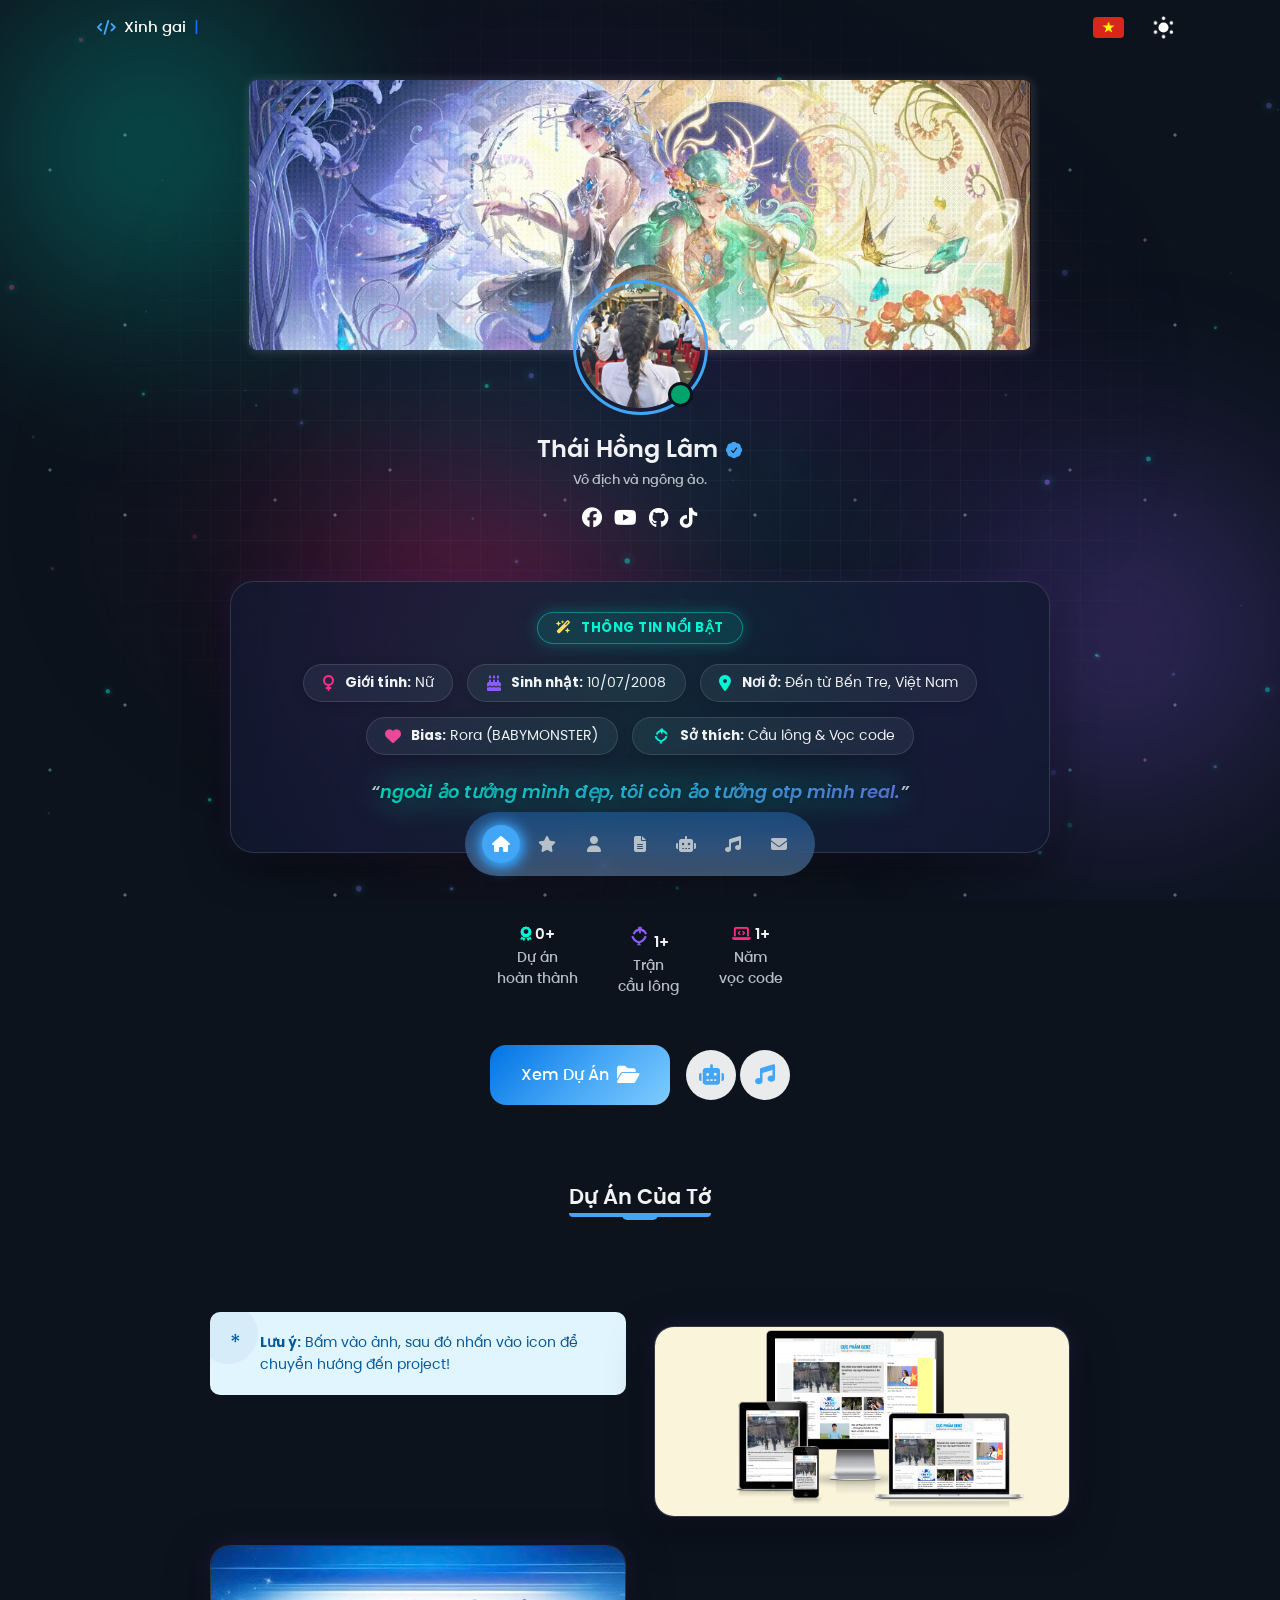
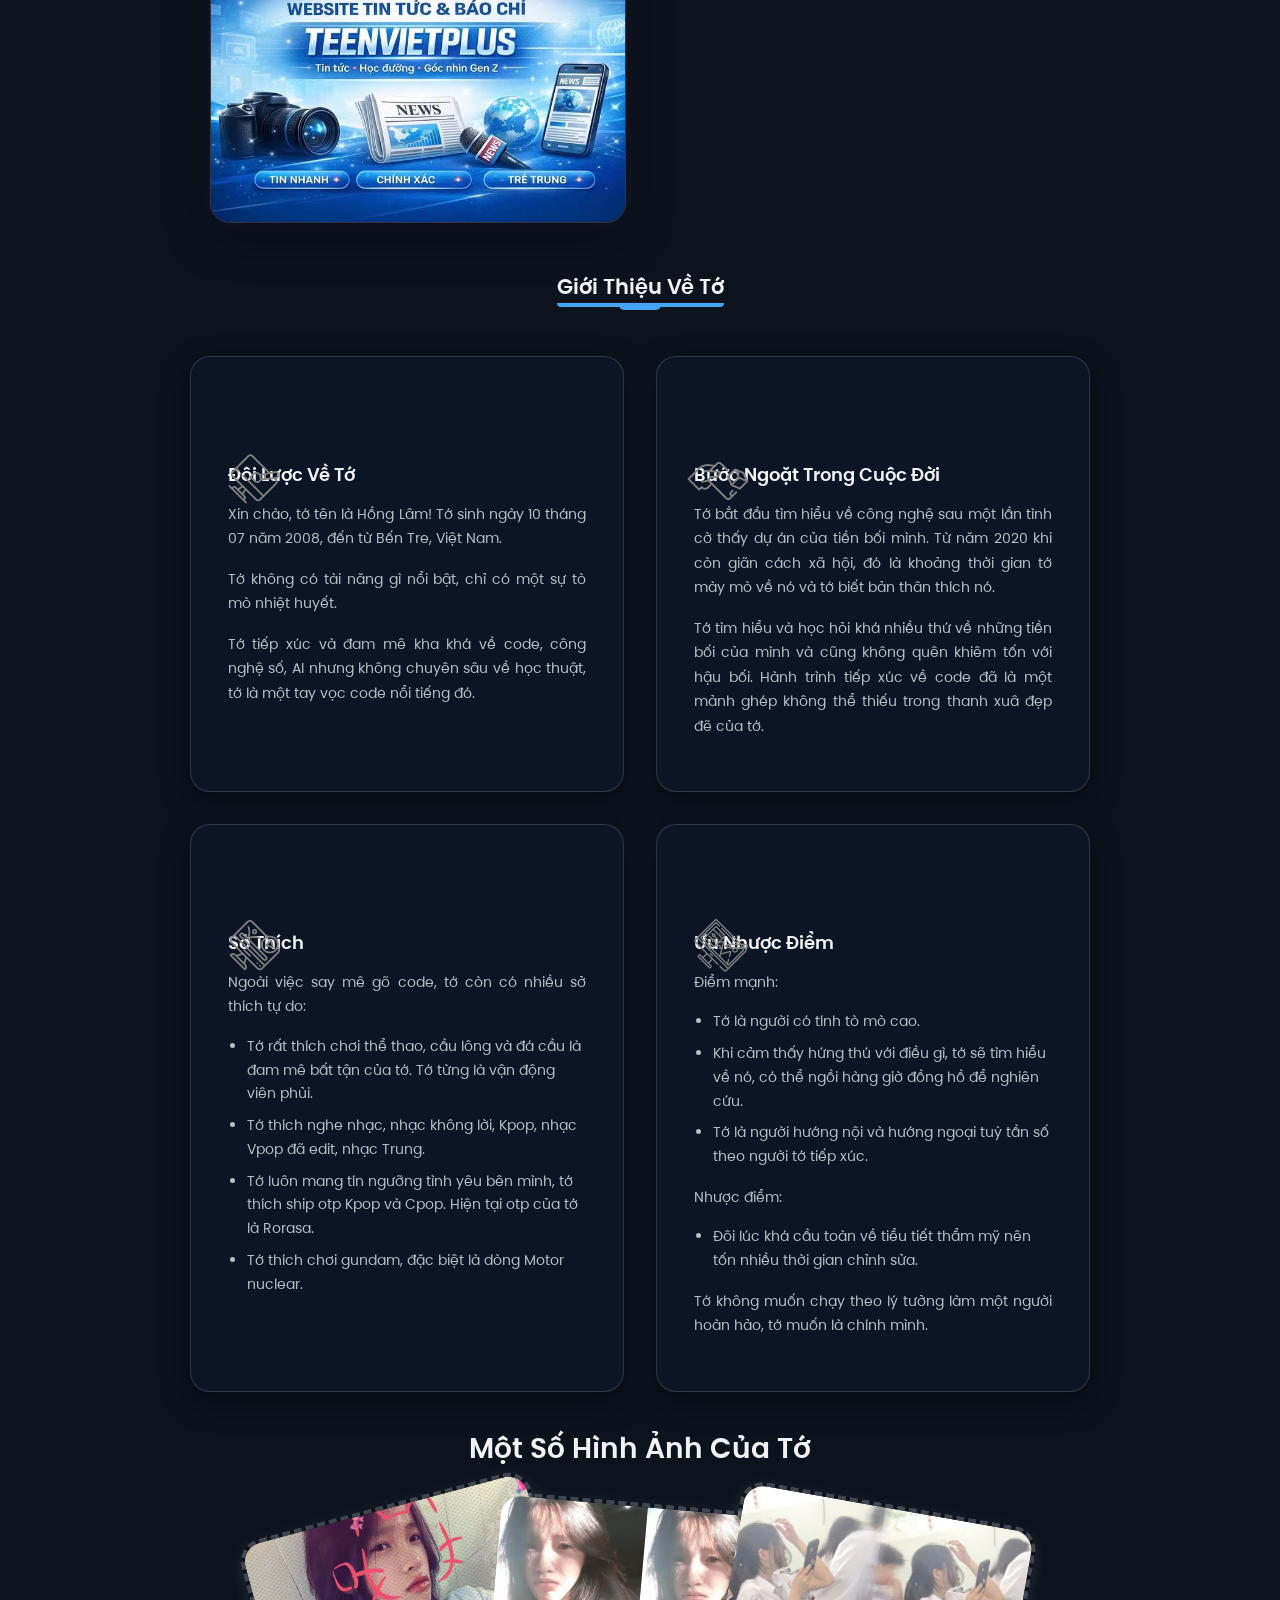
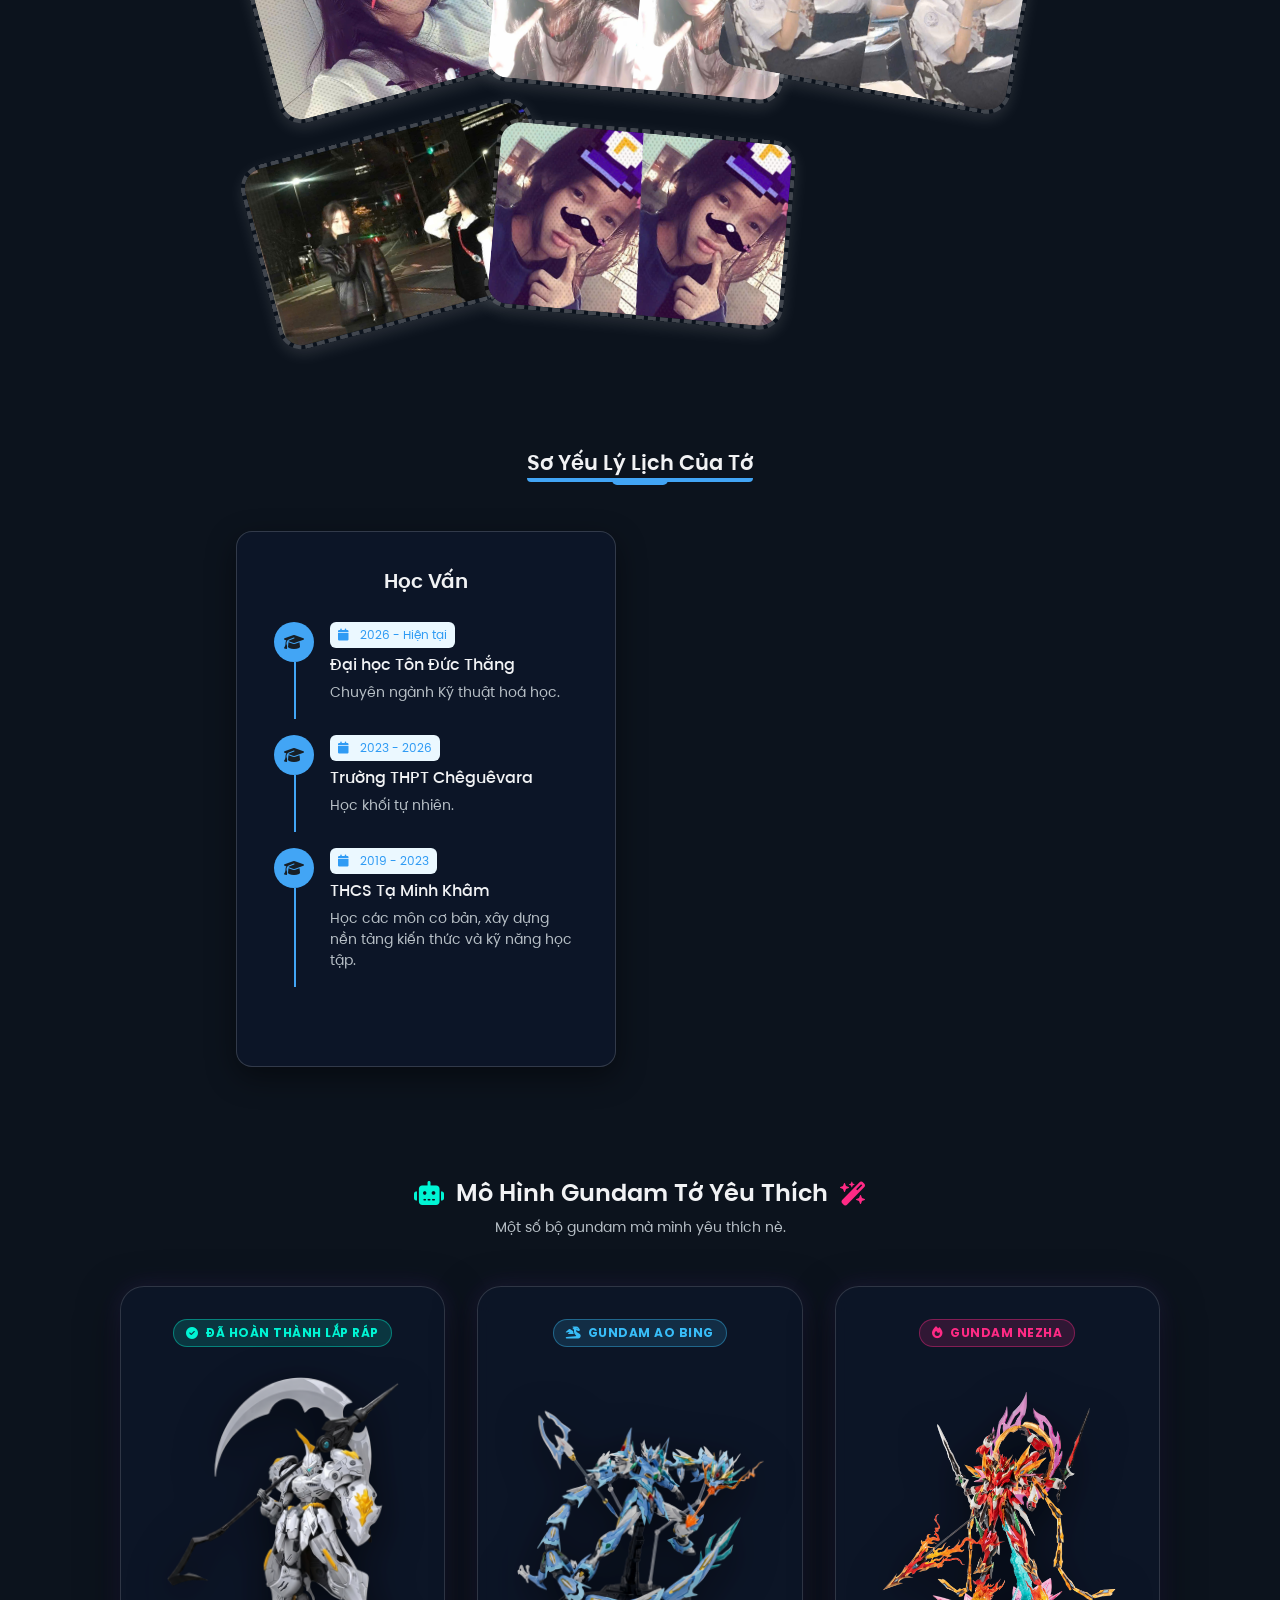
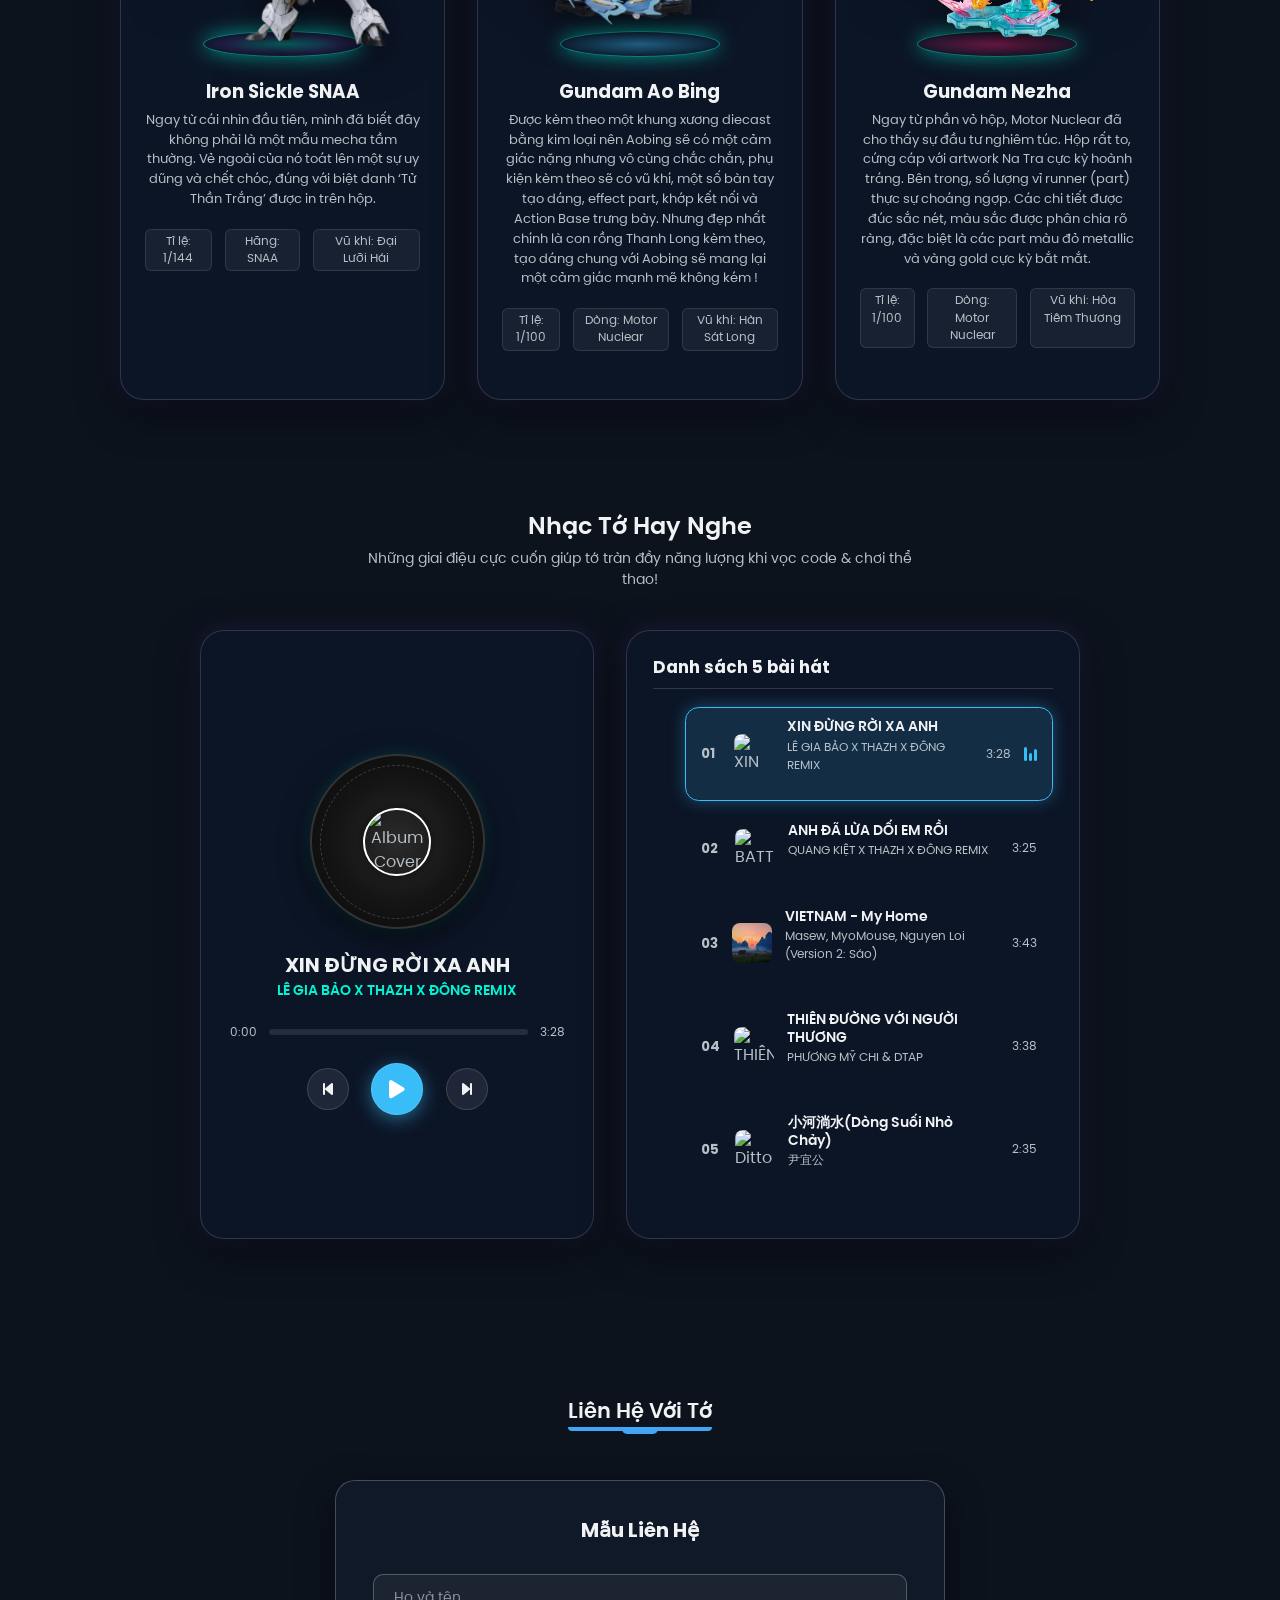
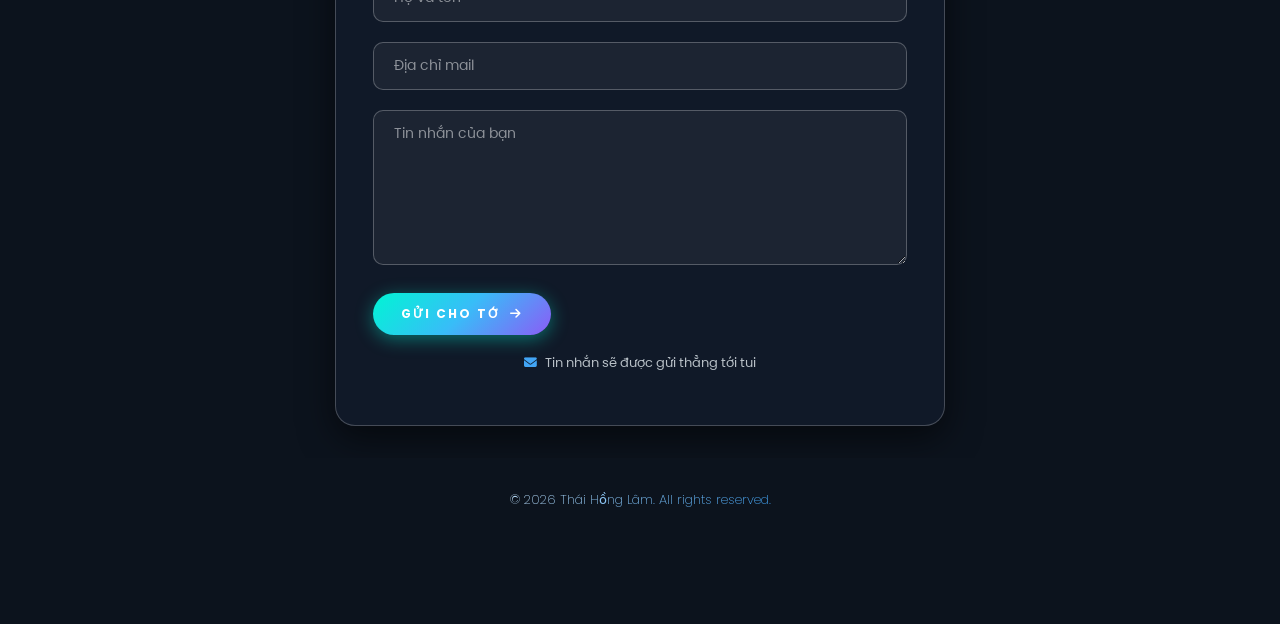
==== commit c99d7546: "Update index.html" ====
--- a/index.html
+++ b/index.html
@@ -17,7 +17,7 @@
 <meta content="Trang portfolio cá nhân của Thái Hồng Lâm 2008." name="description"/>
 <meta content="Trang portfolio cá nhân của Thái Hồng Lâm 2008." property="og:description"/>
 <meta content="Thái Hồng Lâm, Thai Hong Lam, thaihonglam, Thaihonglam, thai hong lam, thaihonglam2008, honglam2008" name="keywords"/>
-<meta content="assets/img/image/2.jpg" property="og:image"/>
+<meta content="https://thaihonglam.id.vn/assets/img/image/2.jpg" property="og:image"/>
 <meta content="Thái Hồng Lâm" name="author"/>
 <!-- =========================================================================
          SCHEMA.ORG JSON-LD
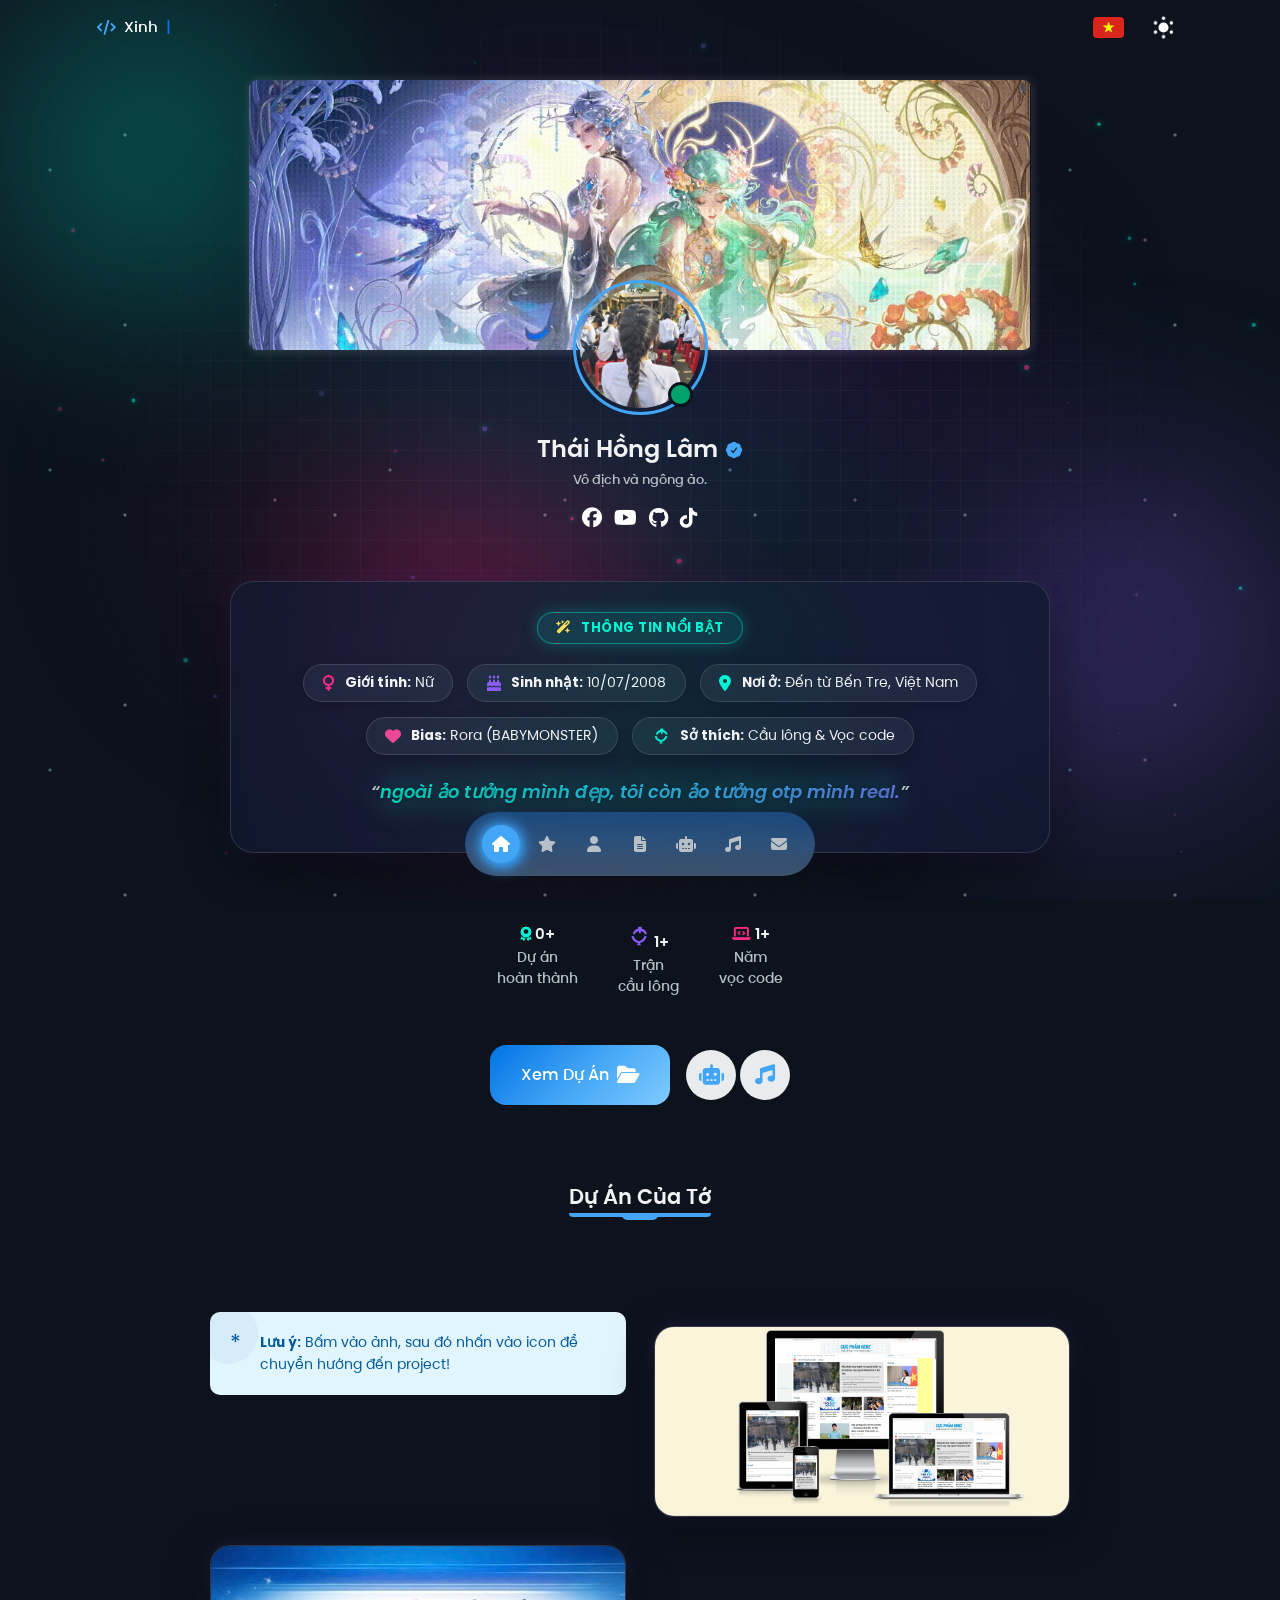
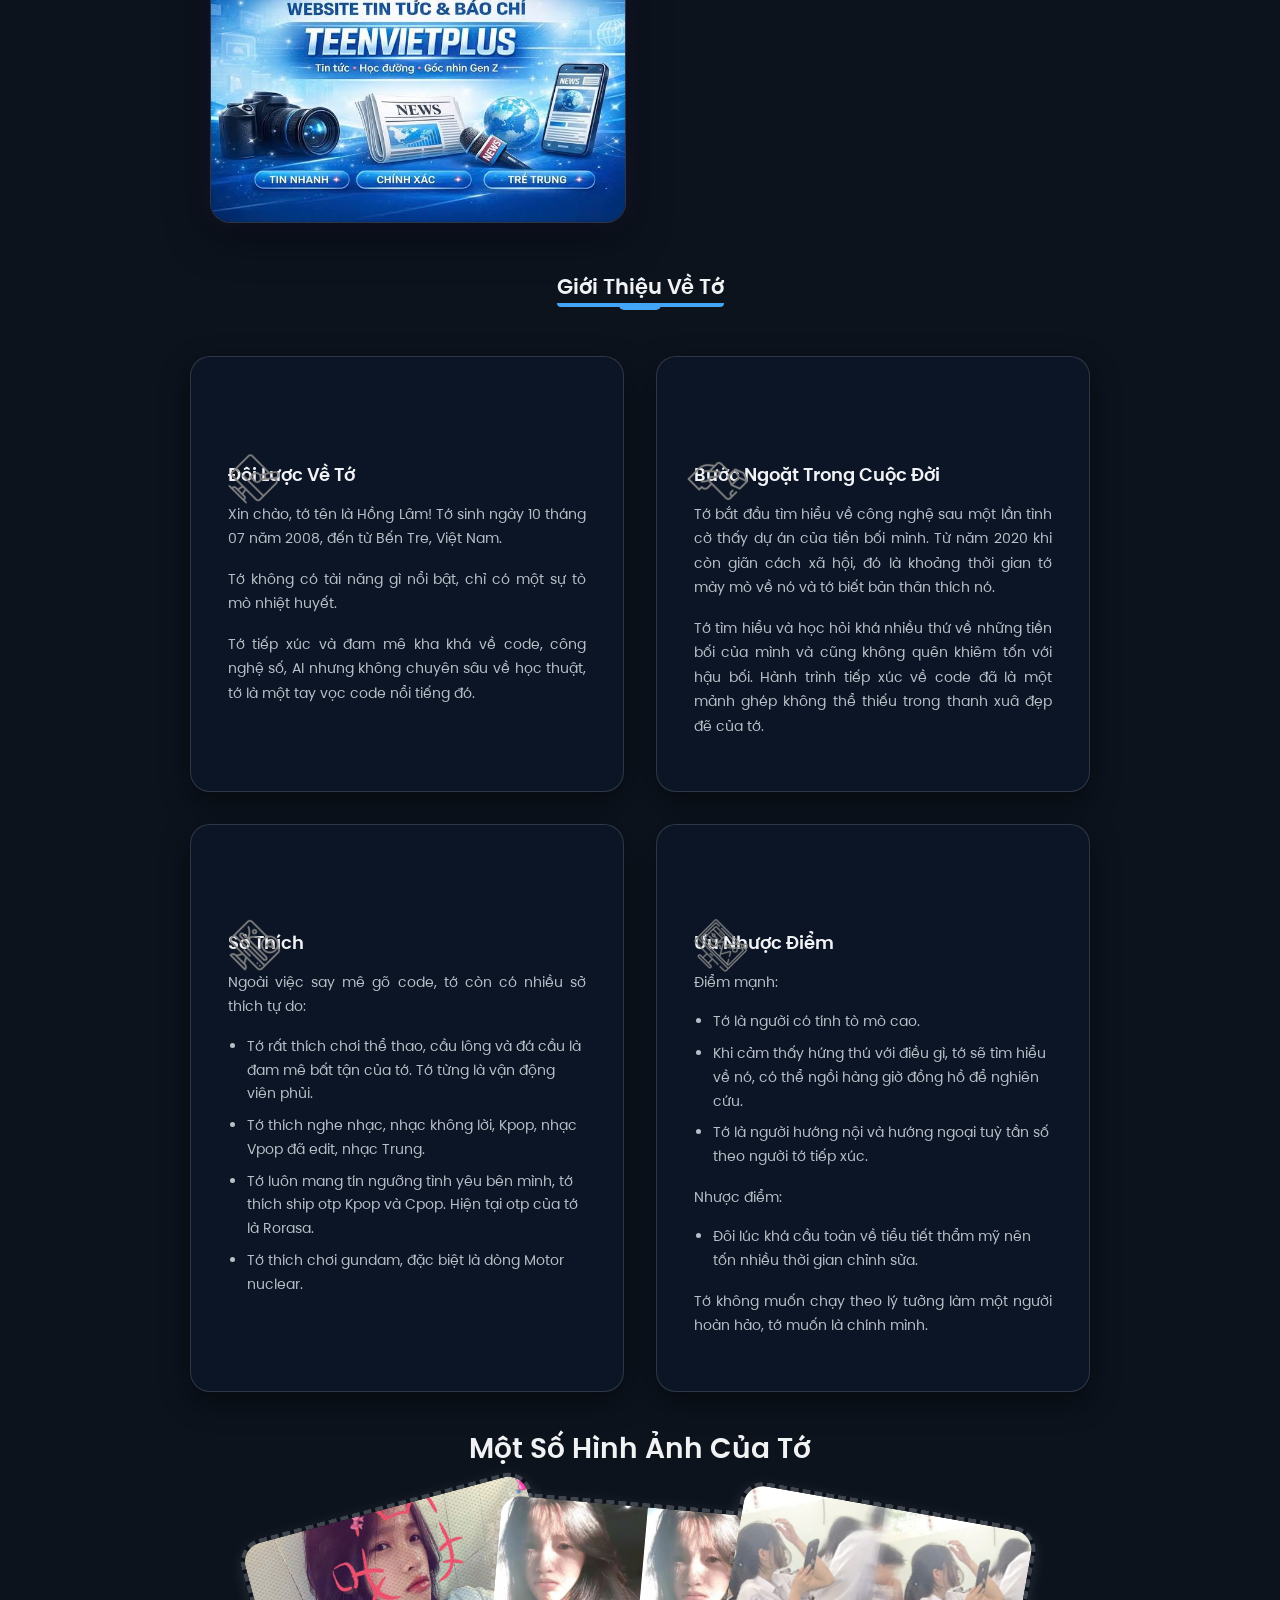
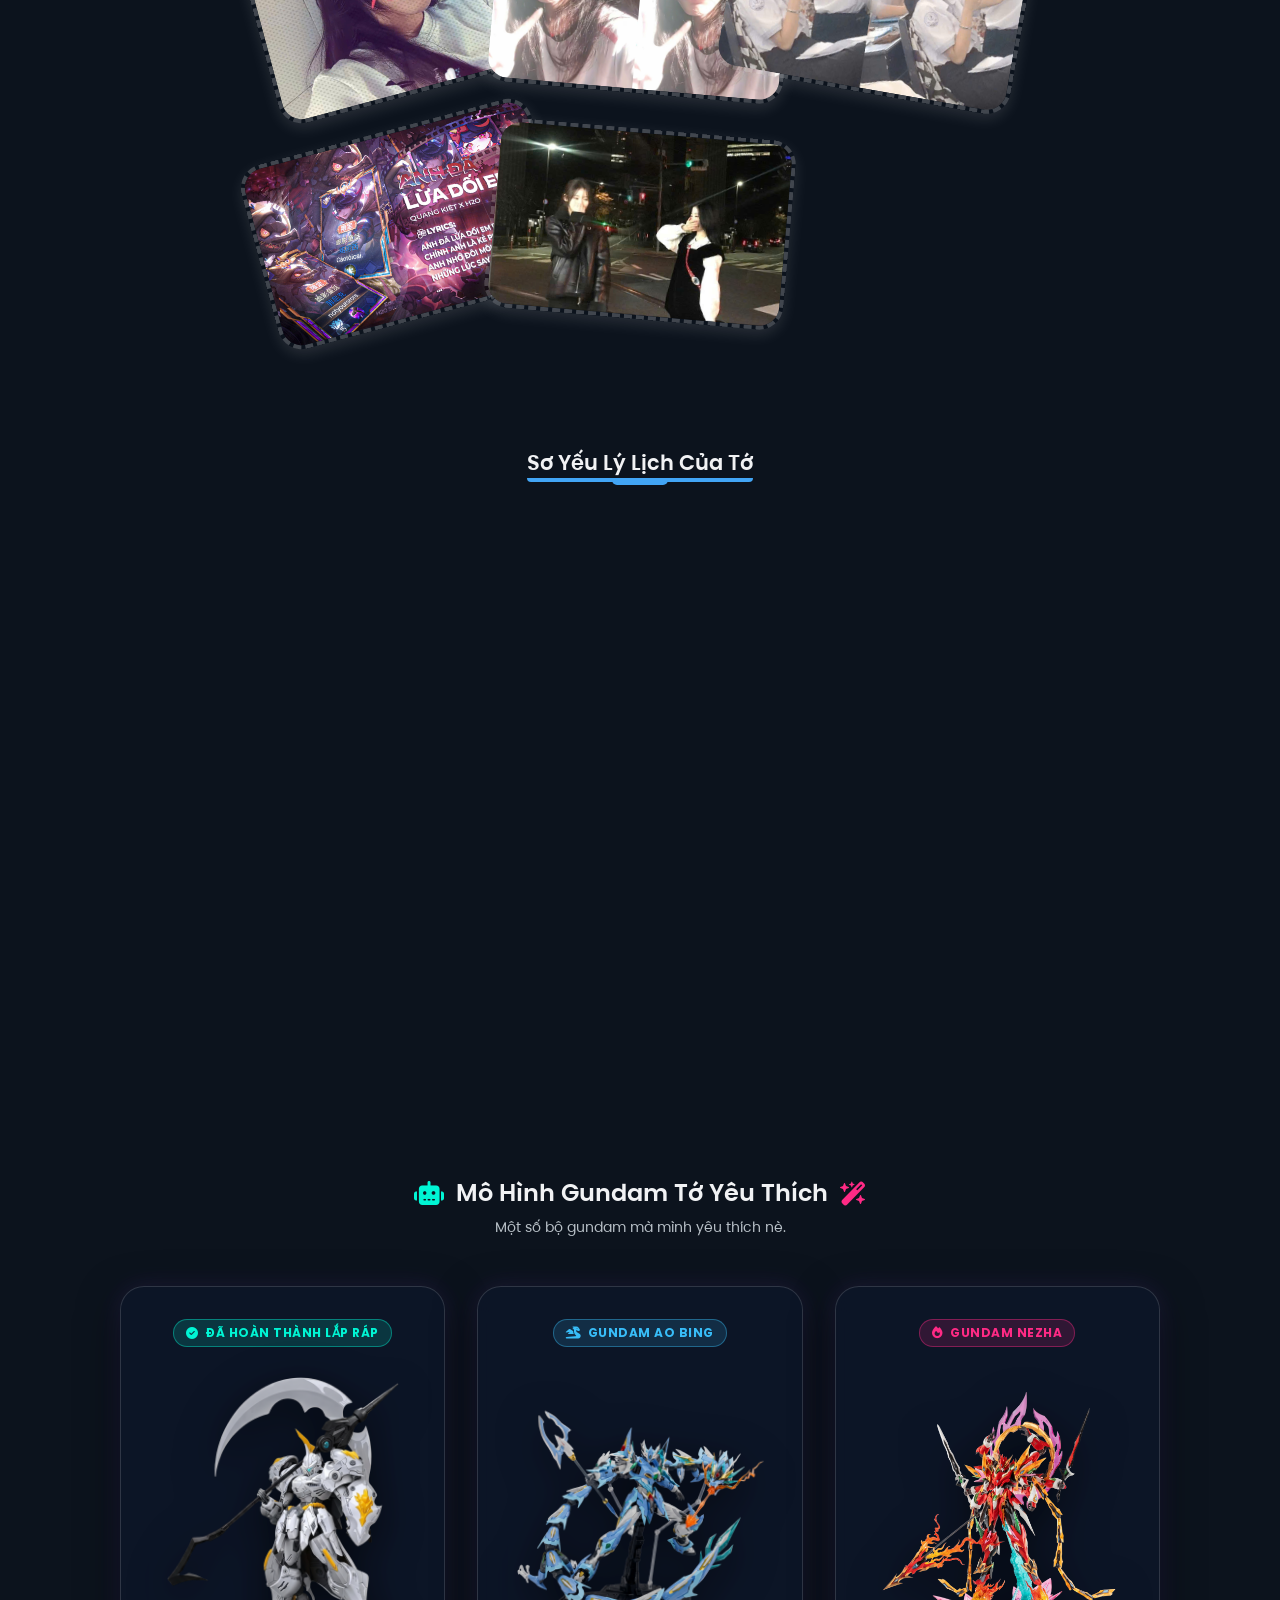
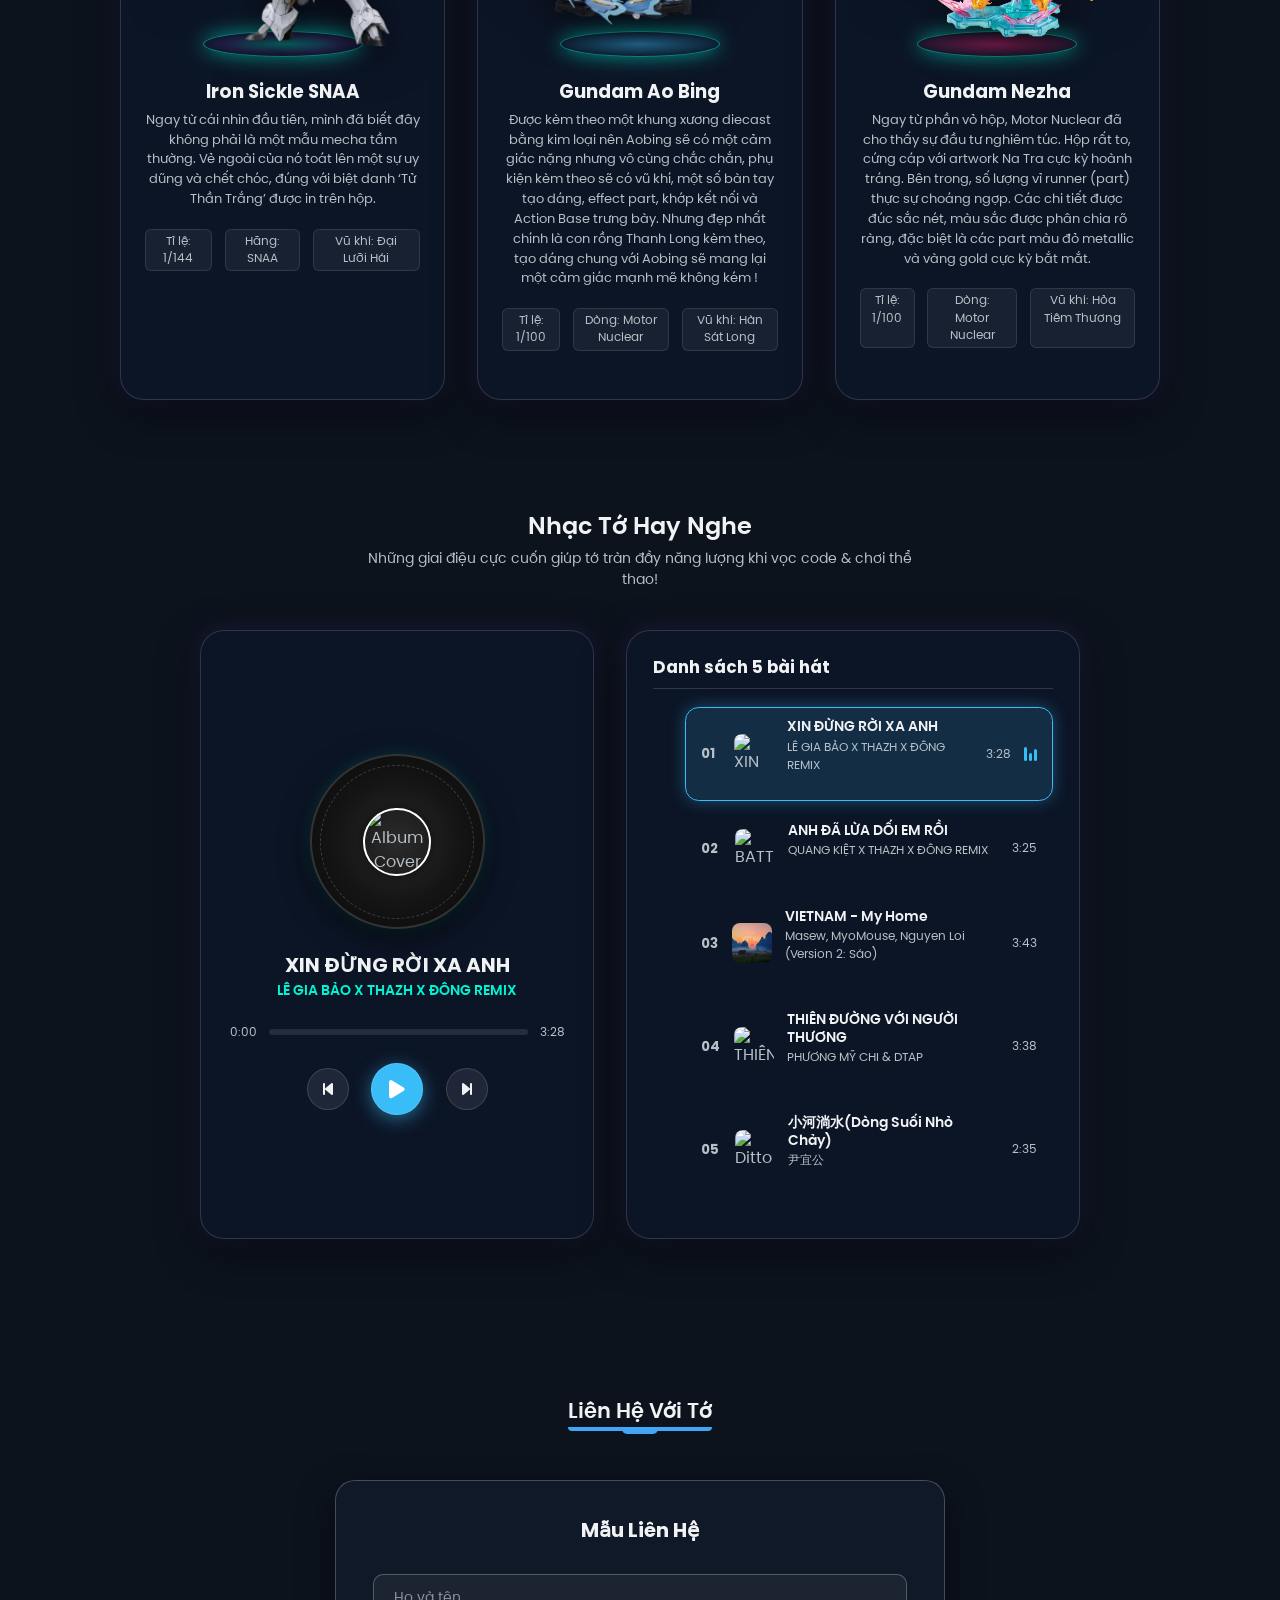
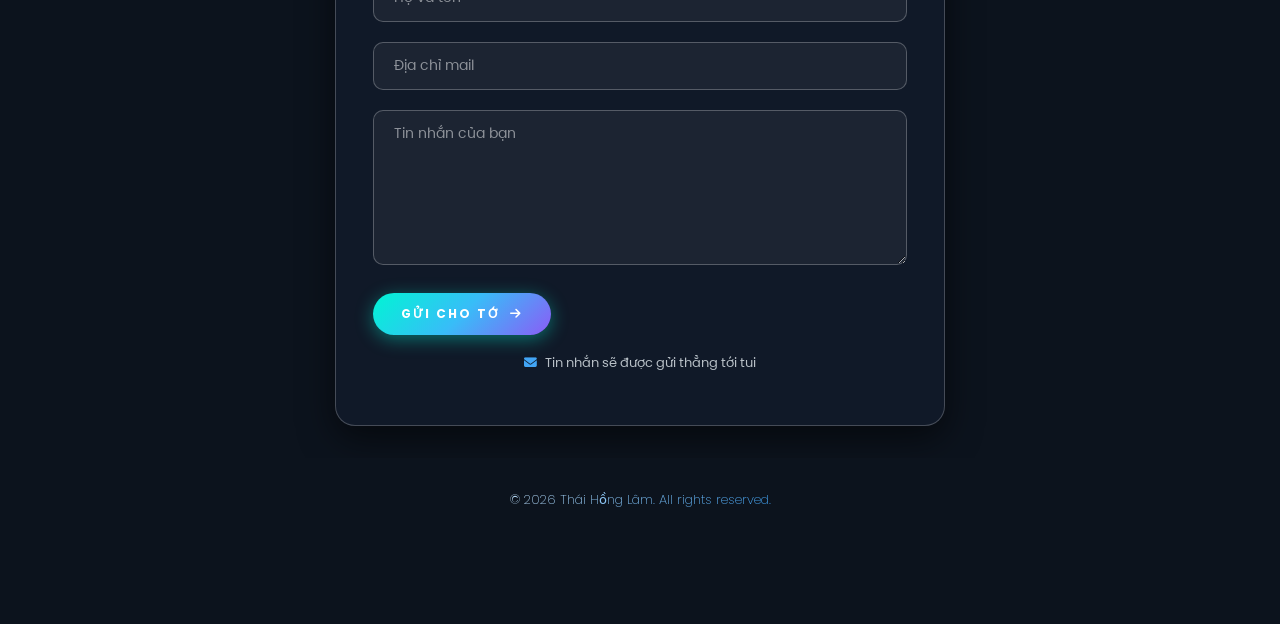
==== commit 2d808e71: "Update index.html" ====
--- a/index.html
+++ b/index.html
@@ -514,32 +514,23 @@
                 </p>
 <img alt="Photo 3" loading="lazy" src="assets/img/image/3.jpg"/>
 </div>
-<!-- Ảnh 4 
+<!-- Ảnh 4 -->
 <div class="carousel__item_six" data-index="3">
-<h3 class="popup__title" data-en="Des liqi" data-vi="Des liqi">Des liqi</h3>
-<span class="popup__time">2026</span>
-<p class="popup__caption" data-en="is it peak?." data-vi="Bá không?.">
-                  Bá không?
-                </p>
-<img alt="Photo 4" loading="lazy" src="assets/img/image/4.jpg"/>
-</div>-->
-<!-- Ảnh 5 -->
-<div class="carousel__item_six" data-index="4">
 <h3 class="popup__title" data-en="My OTP" data-vi="OTP của tớ">OTP của tớ</h3>
 <span class="popup__time">2018</span>
 <p class="popup__caption" data-en="They are my religion!" data-vi="Họ là tín ngưỡng của tớ!">
                   Họ là tín ngưỡng của tớ!
                 </p>
-<img alt="Photo 5" loading="lazy" src="assets/img/image/5.jpg"/>
-</div>
-<!-- Ảnh 6 -->
-<div class="carousel__item_six" data-index="5">
+<img alt="Photo 4" loading="lazy" src="assets/img/image/4.jpg"/>
+</div>
+<!-- Ảnh 5 -->
+<div class="carousel__item_six" data-index="4">
 <h3 class="popup__title" data-en="Me" data-vi="Tớ...">Tớ...</h3>
 <span class="popup__time">2025</span>
 <p class="popup__caption" data-en="Nothing." data-vi="Khong co gi.">
                   Khong co gi.
                 </p>
-<img alt="Photo 6" loading="lazy" src="assets/img/image/6.jpg"/>
+<img alt="Photo 5" loading="lazy" src="assets/img/image/5.jpg"/>
 </div>
 </div>
 </div>
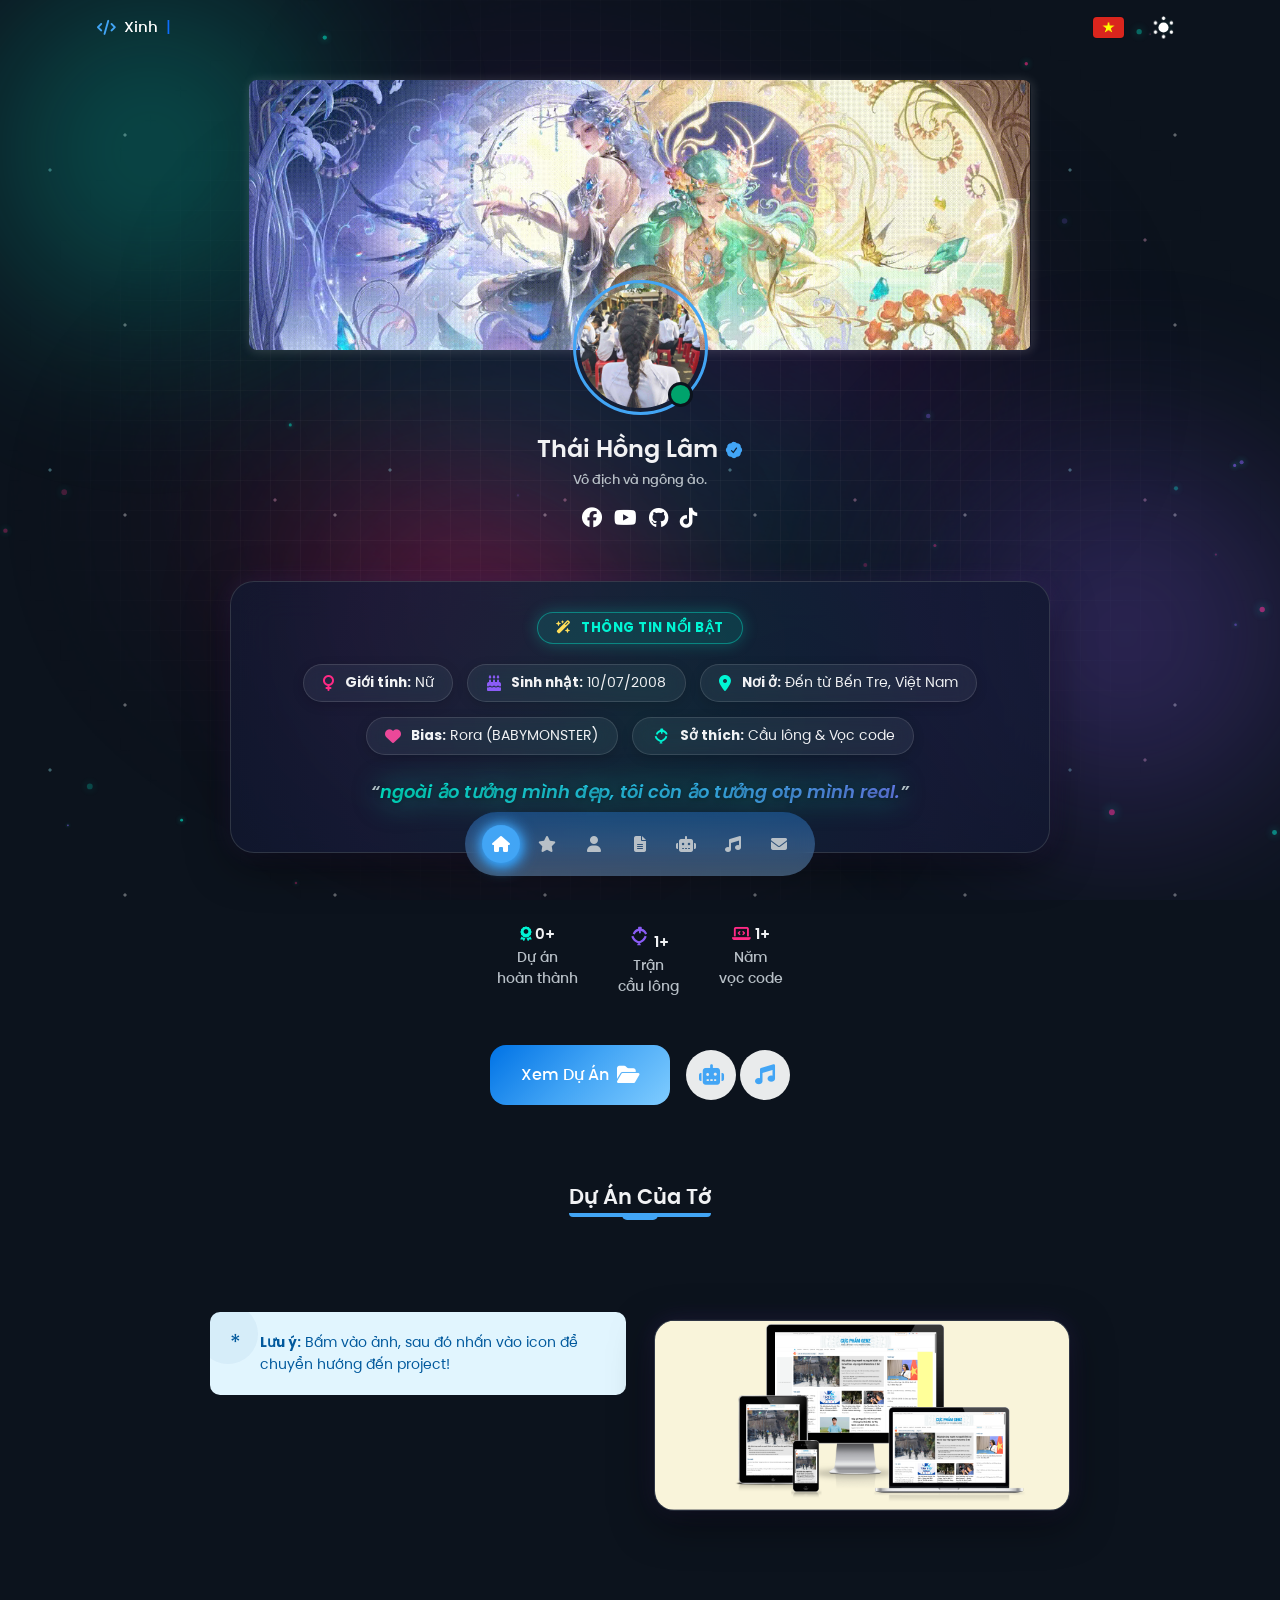
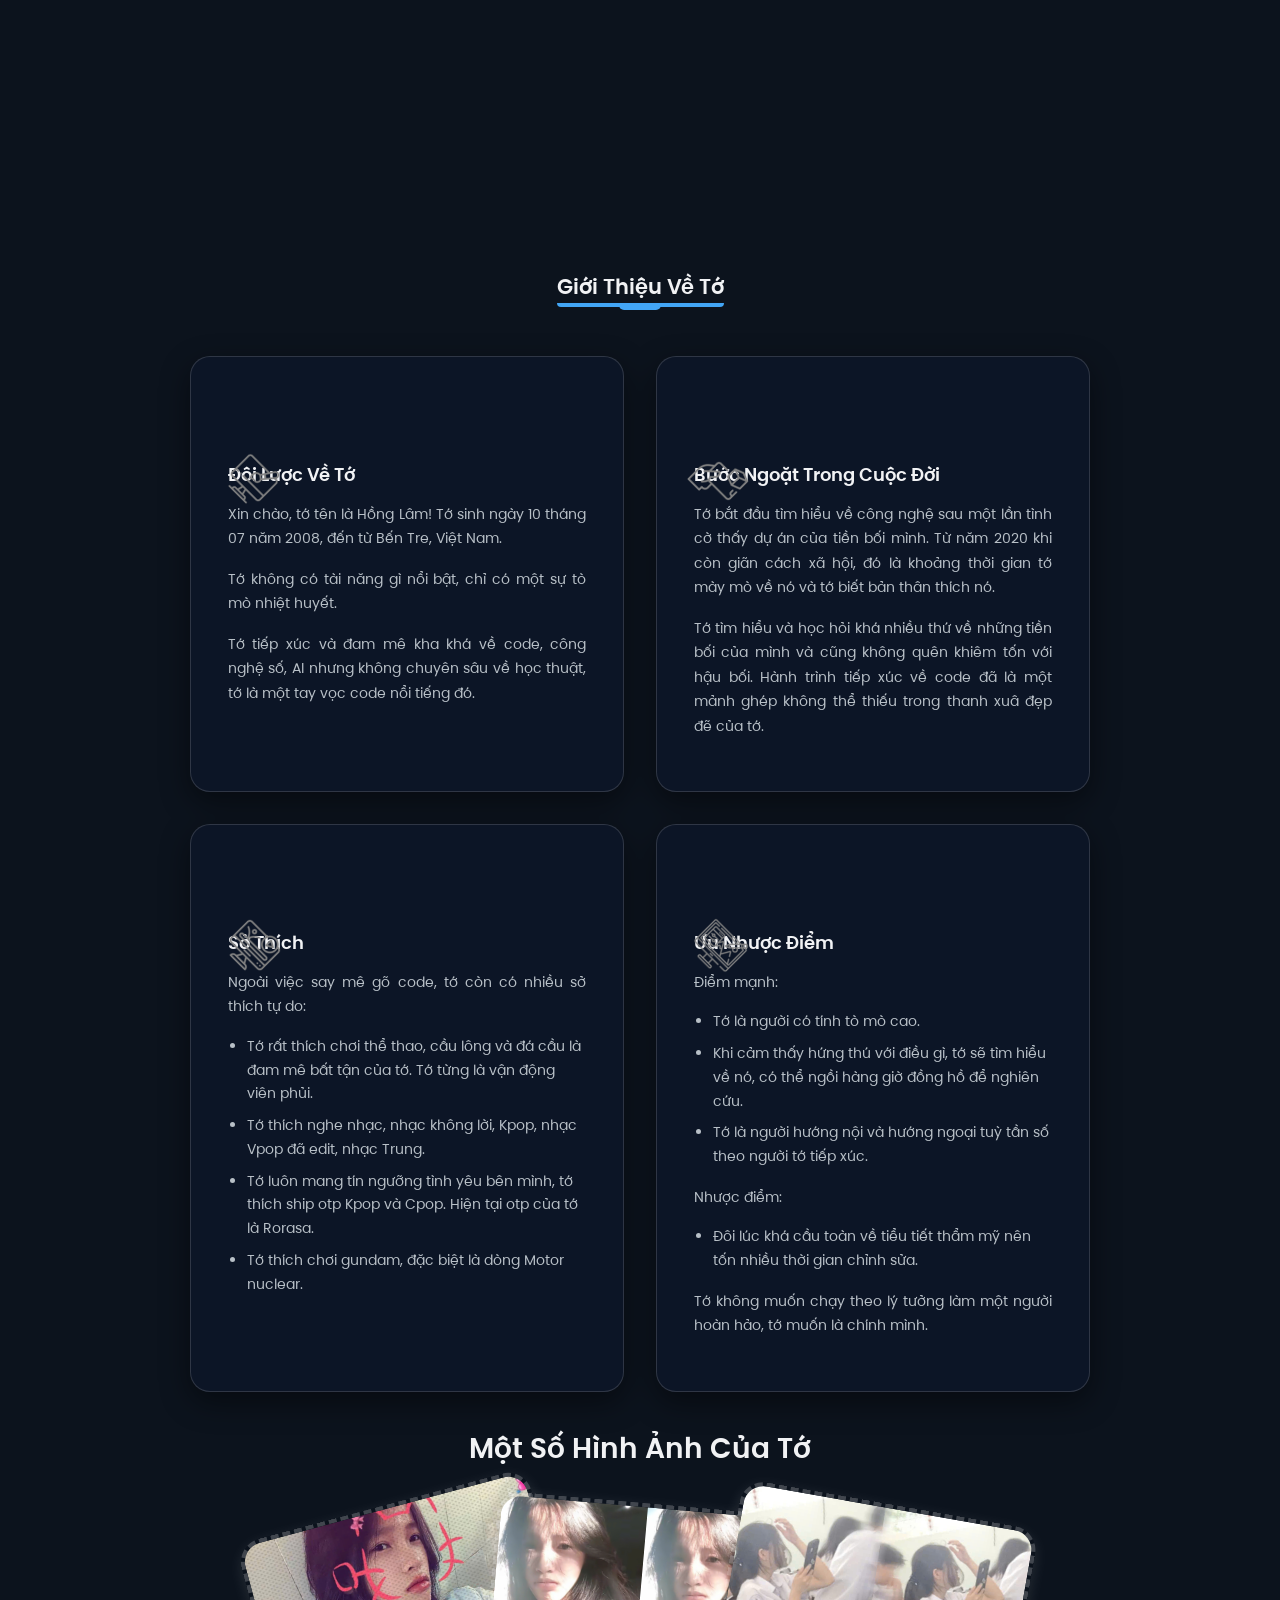
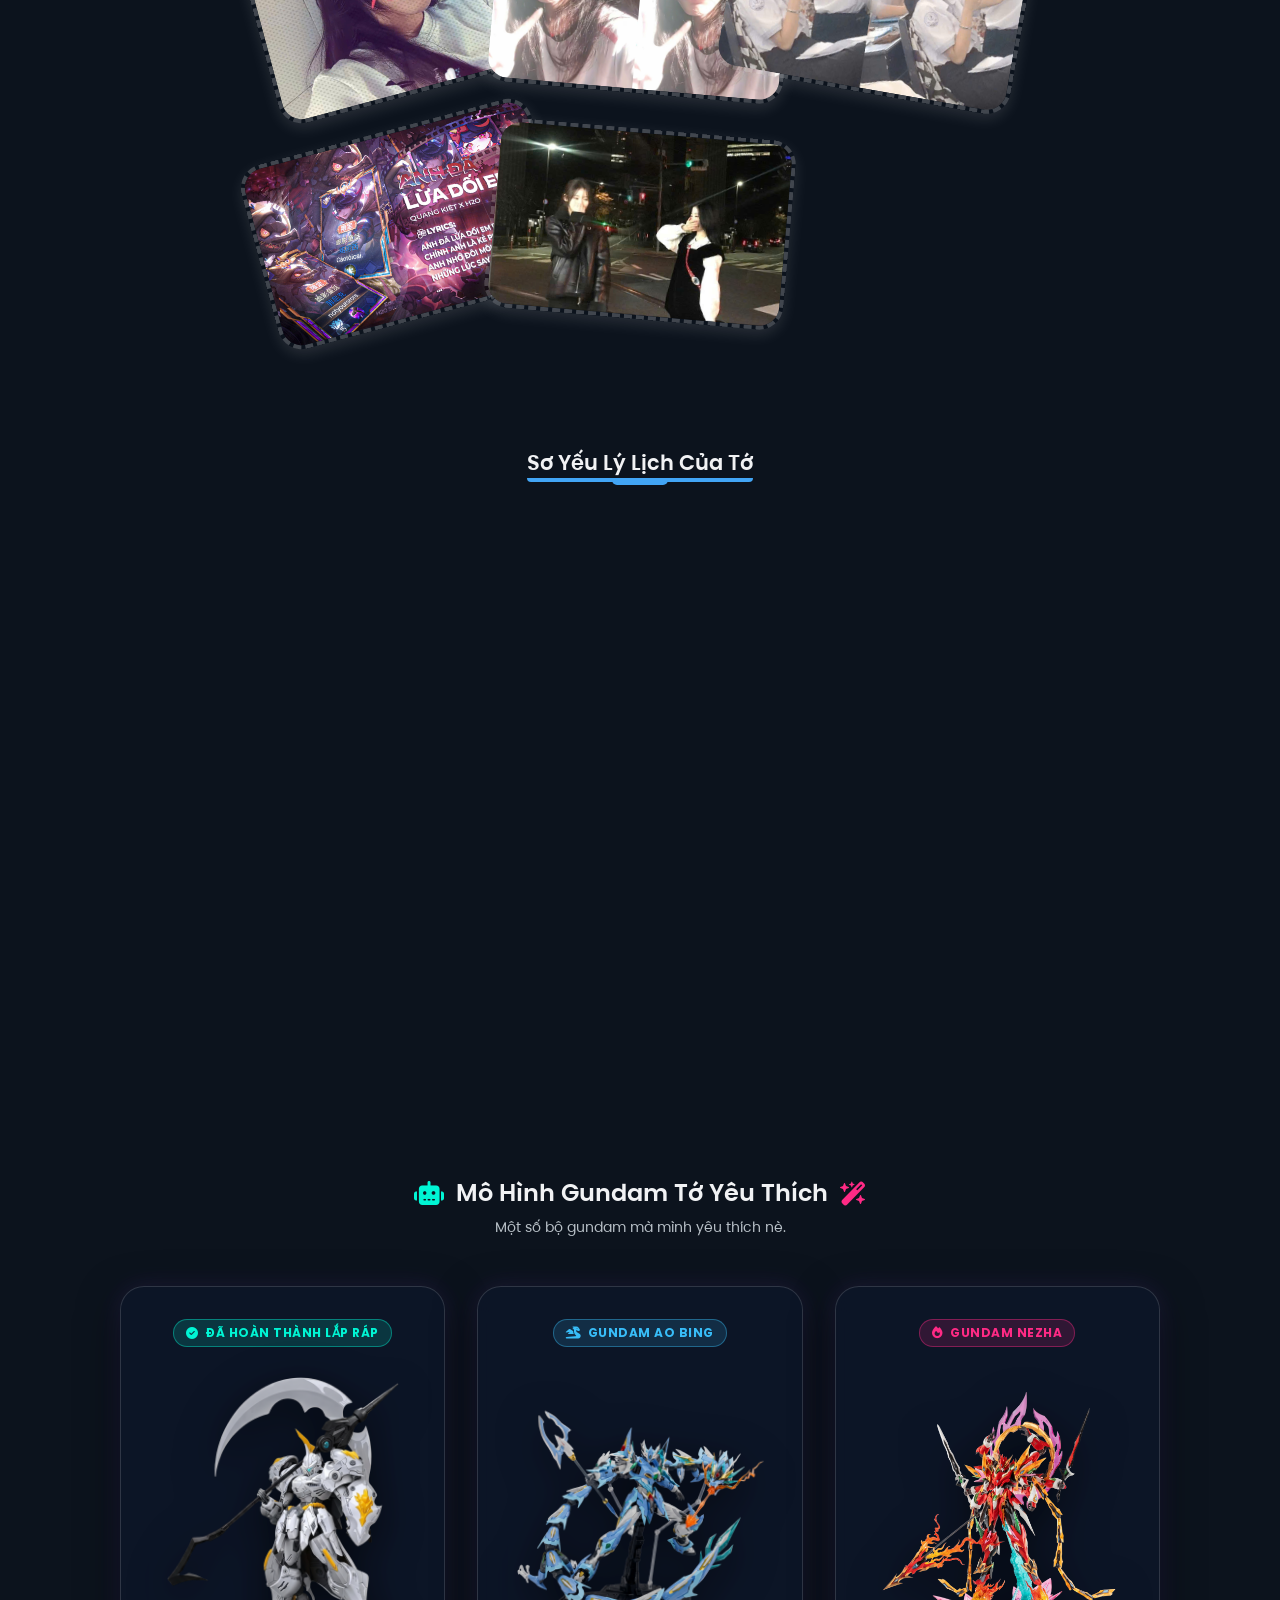
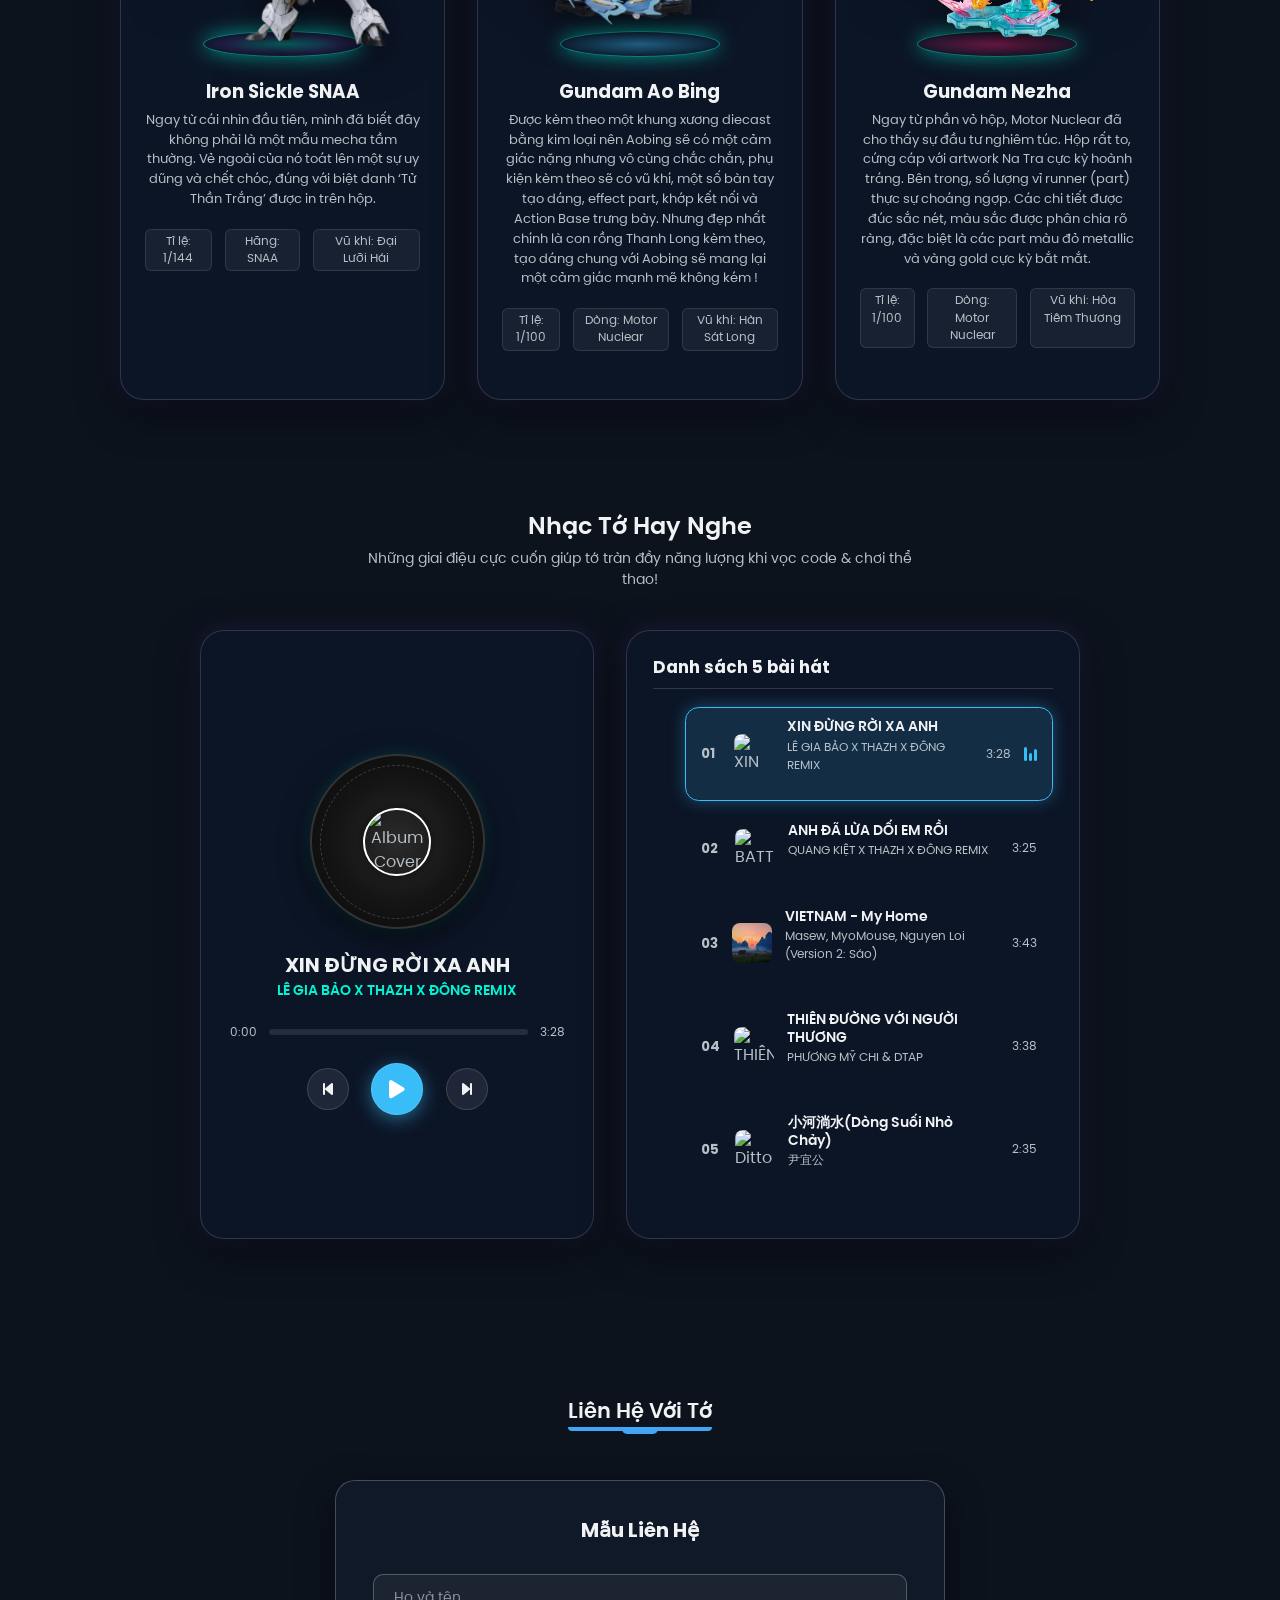
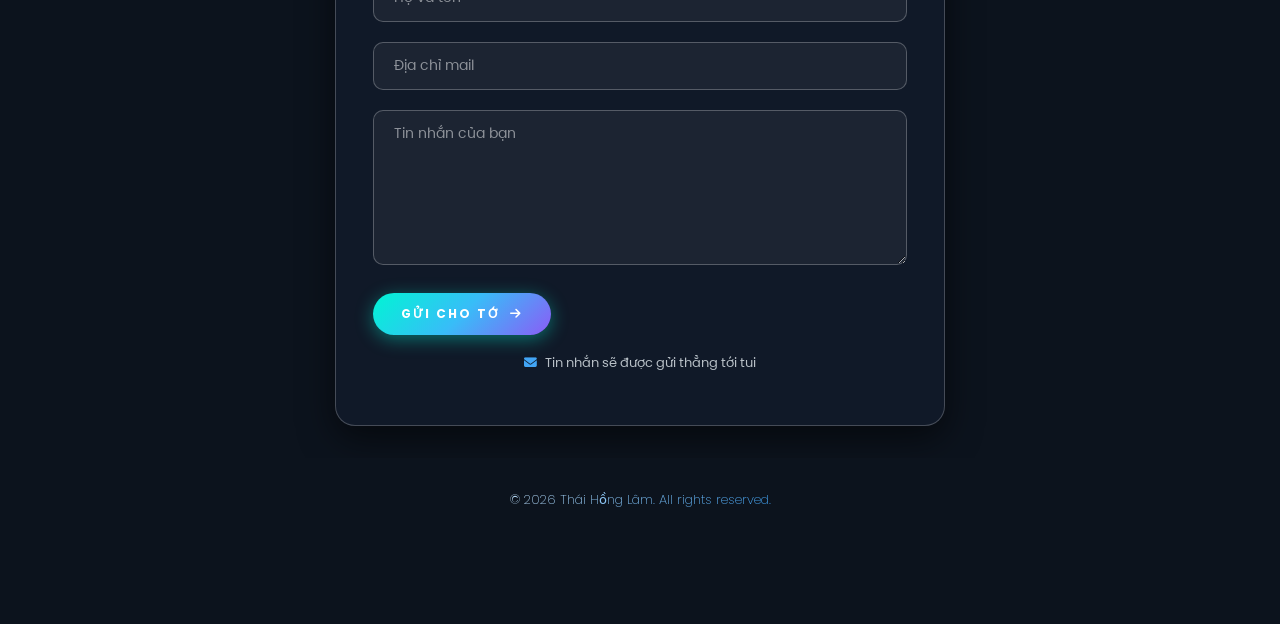
==== commit 4fd7d8f1: "Update index.html" ====
--- a/index.html
+++ b/index.html
@@ -353,7 +353,7 @@
                     Admin web
                   </span>
 <h3 class="projects__title" data-en="Cucphamgenz.vn" data-vi="Cucphamgenz.vn">Cucphamgenz.vn</h3>
-<a aria-label="Visit Project" class="projects__button button button_small" href="#home">
+<a aria-label="Visit Project" class="projects__button button button_small" href="https://www.cucphamgenz.vn/">
 <i class="fa-solid fa-arrow-up-right-from-square"></i>
 </a>
 </div>
@@ -372,7 +372,7 @@
                     Admin web
                   </span>
 <h3 class="projects__title" data-en="Teenvietplus.com" data-vi="Teenvietplus.com">Teenvietplus.com</h3>
-<a aria-label="Visit Project" class="projects__button button button_small" href="https://github.com/" rel="noopener noreferrer" target="_blank">
+<a aria-label="Visit Project" class="projects__button button button_small" href="https://www.teenvietplus.com/" rel="noopener noreferrer" target="_blank">
 <i class="fa-solid fa-arrow-up-right-from-square"></i>
 </a>
 </div>
@@ -391,7 +391,7 @@
                     Trang web cá nhân
                   </span>
 <h3 class="projects__title" data-en="Thai Hong Lam" data-vi="Thái Hồng Lâm">Thái Hồng Lâm</h3>
-<a aria-label="Visit Project" class="projects__button button button_small" href="#home">
+<a aria-label="Visit Project" class="projects__button button button_small" href="https://thaihonglam2008xchill.blogspot.com/">
 <i class="fa-solid fa-arrow-up-right-from-square"></i>
 </a>
 </div>
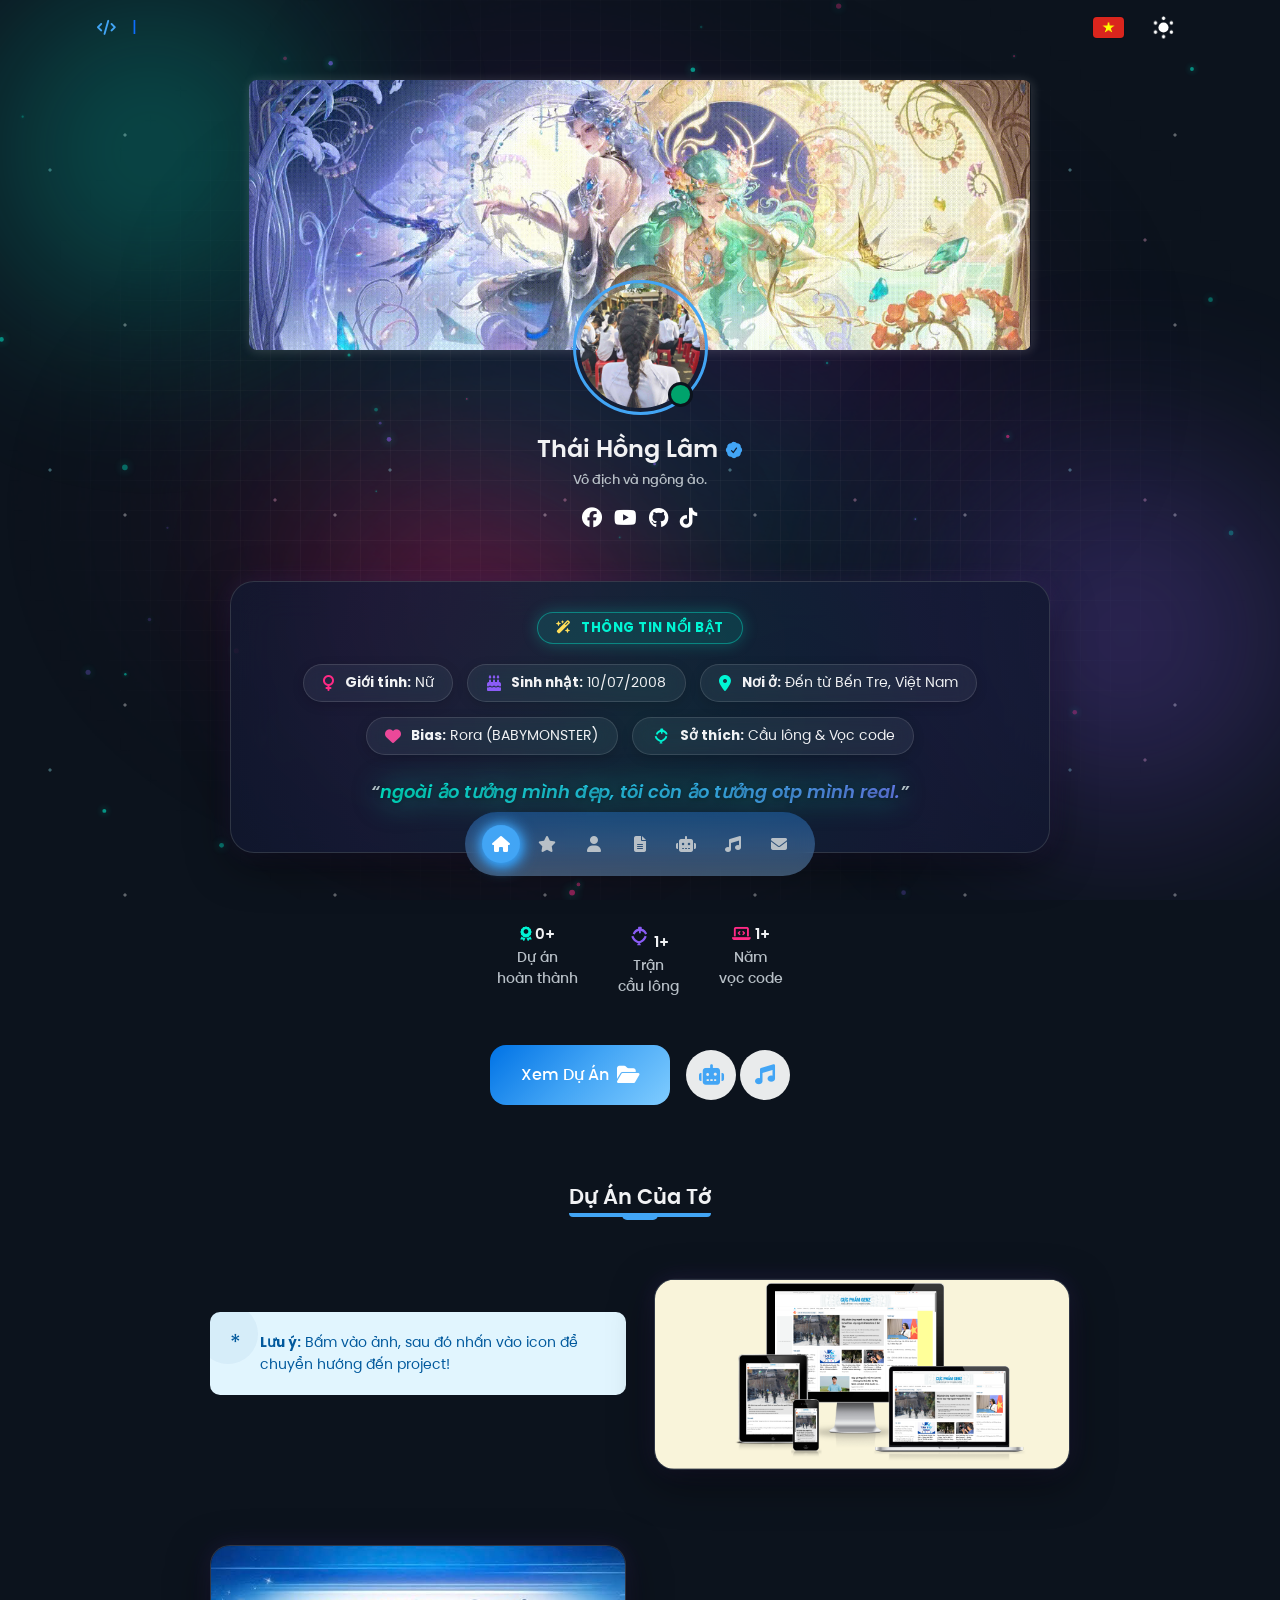
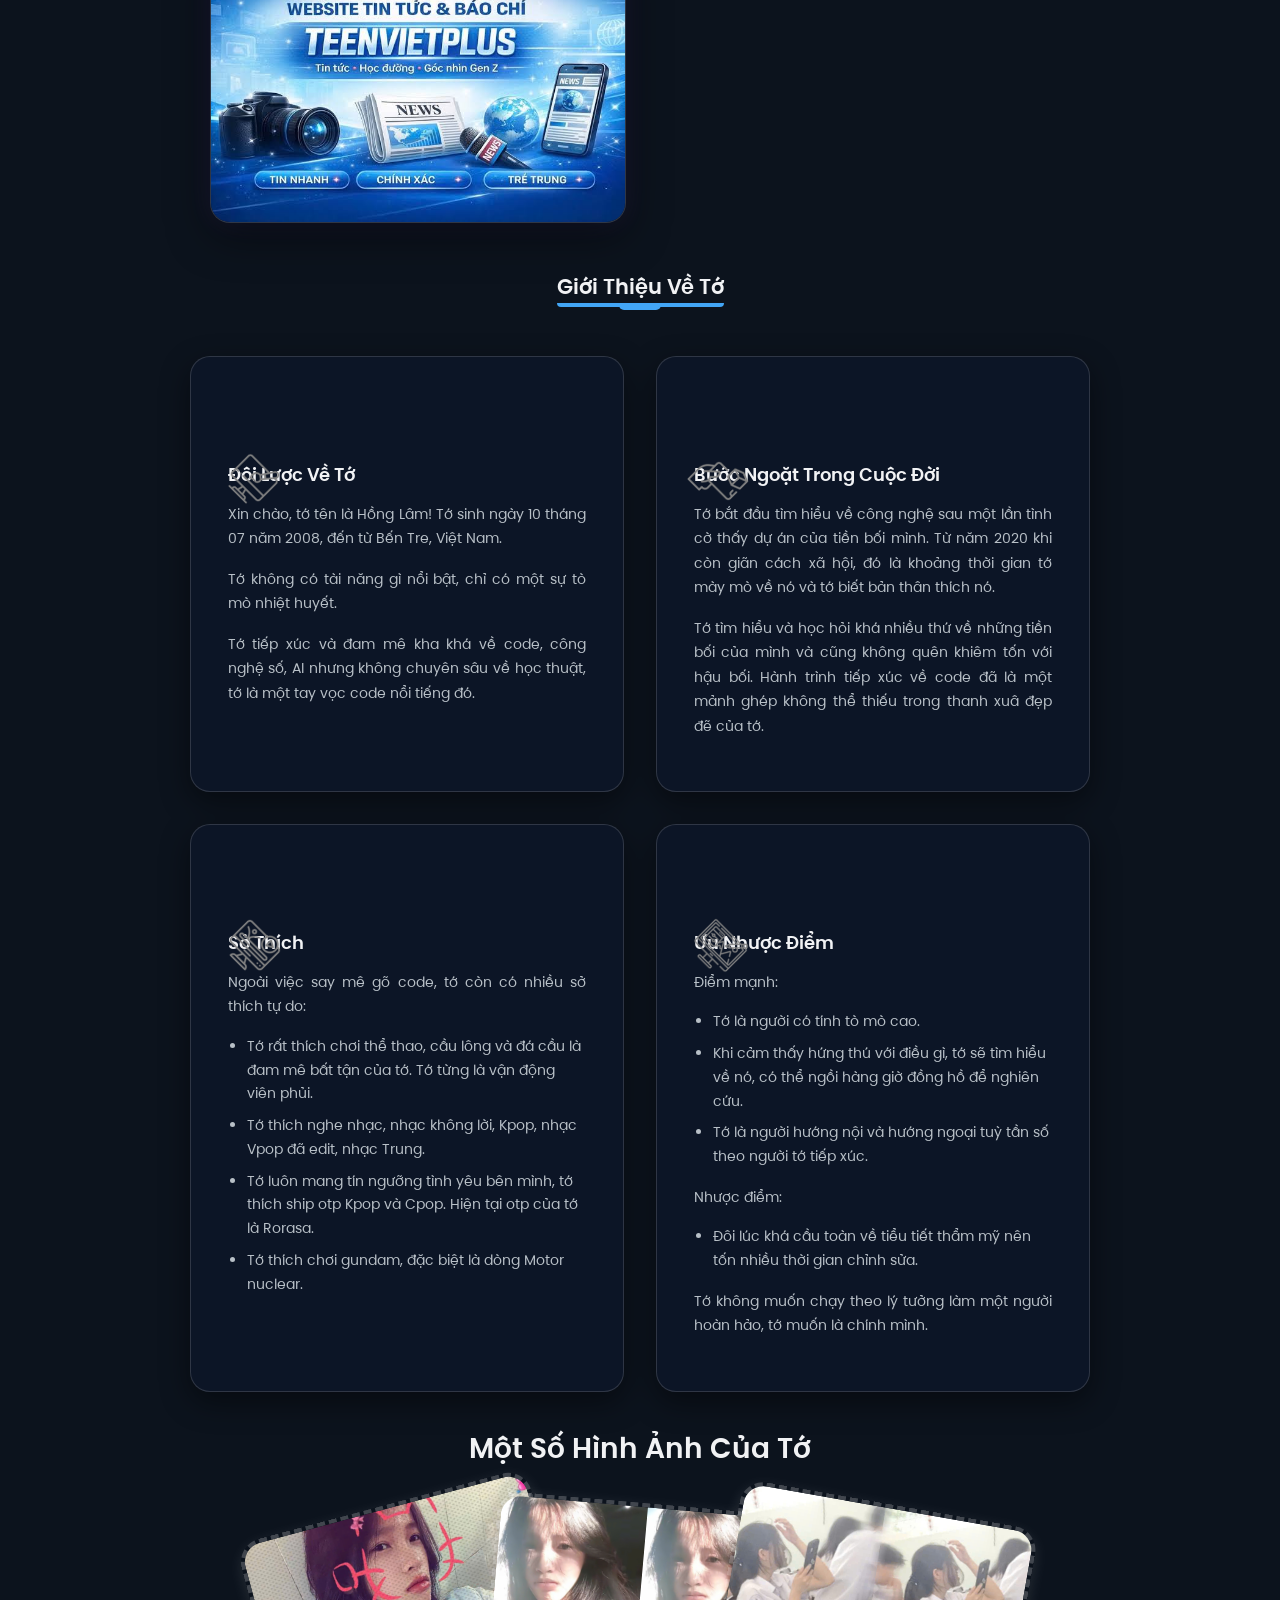
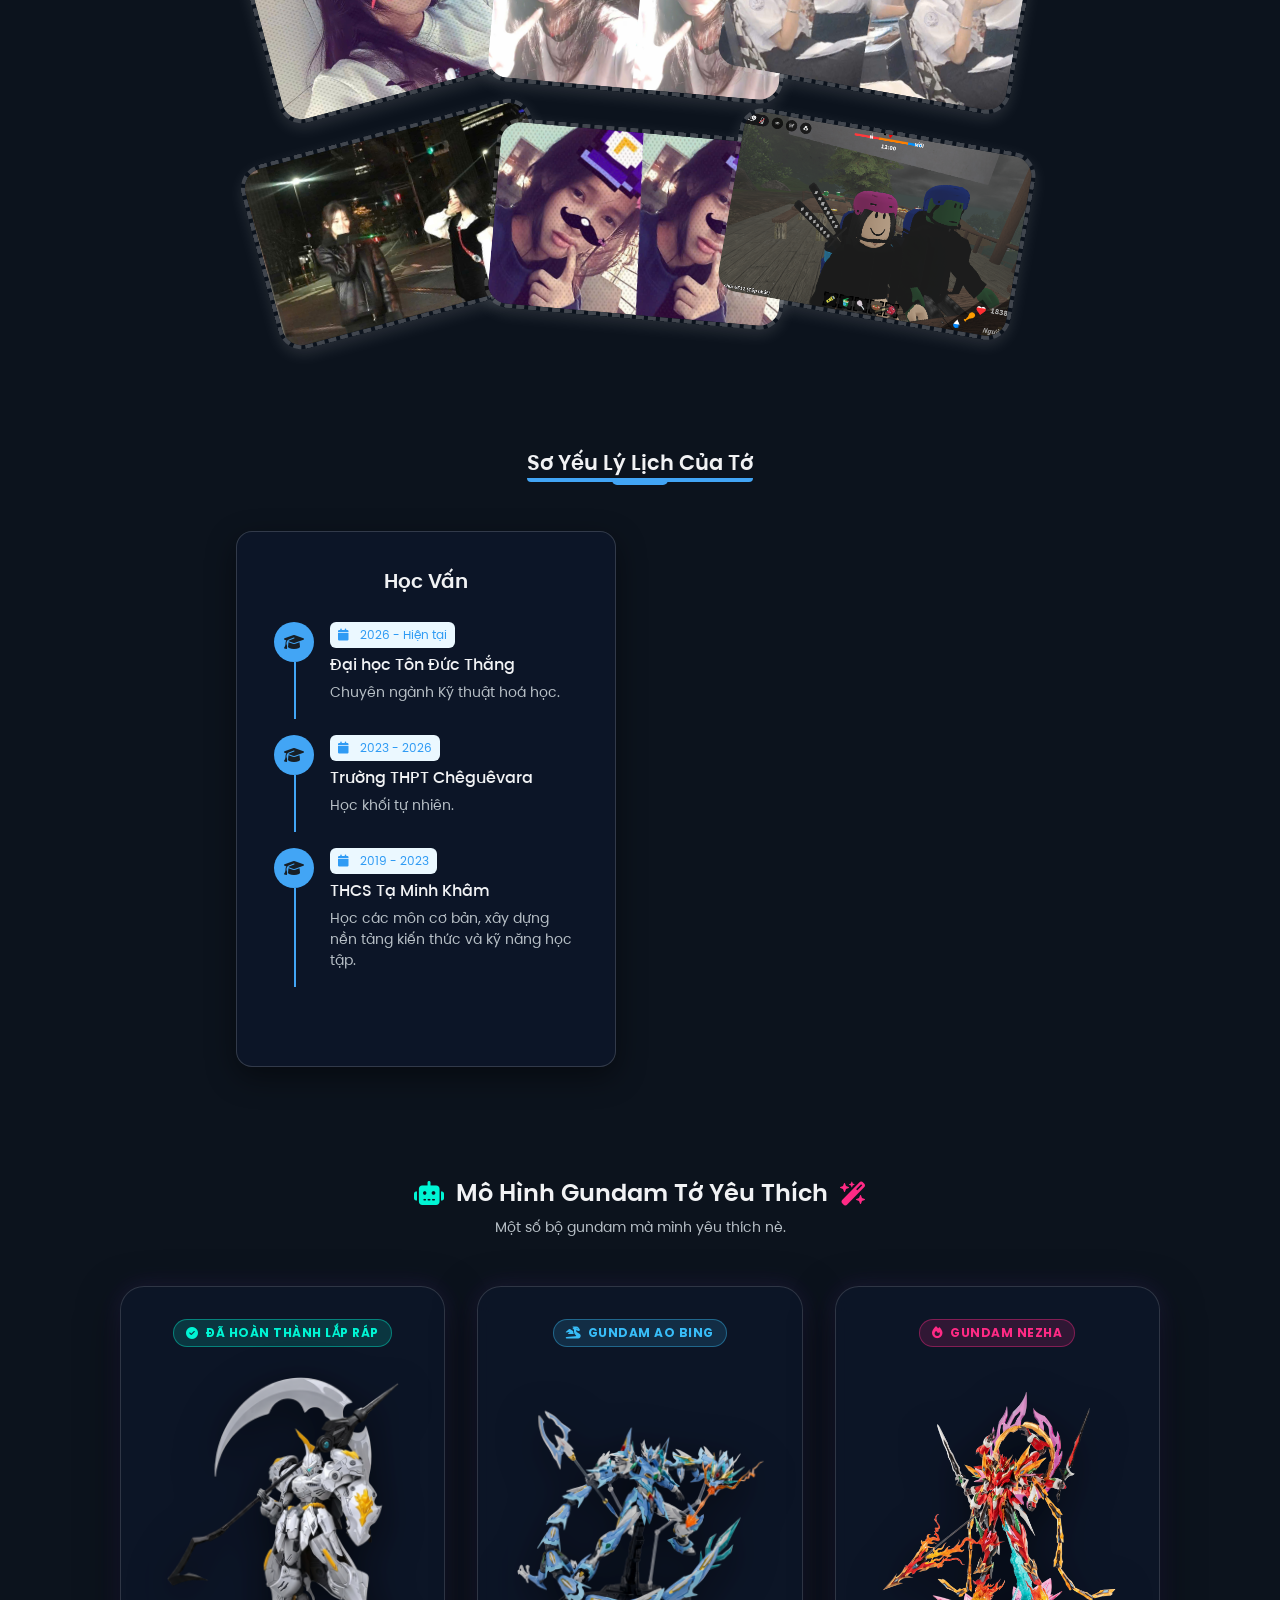
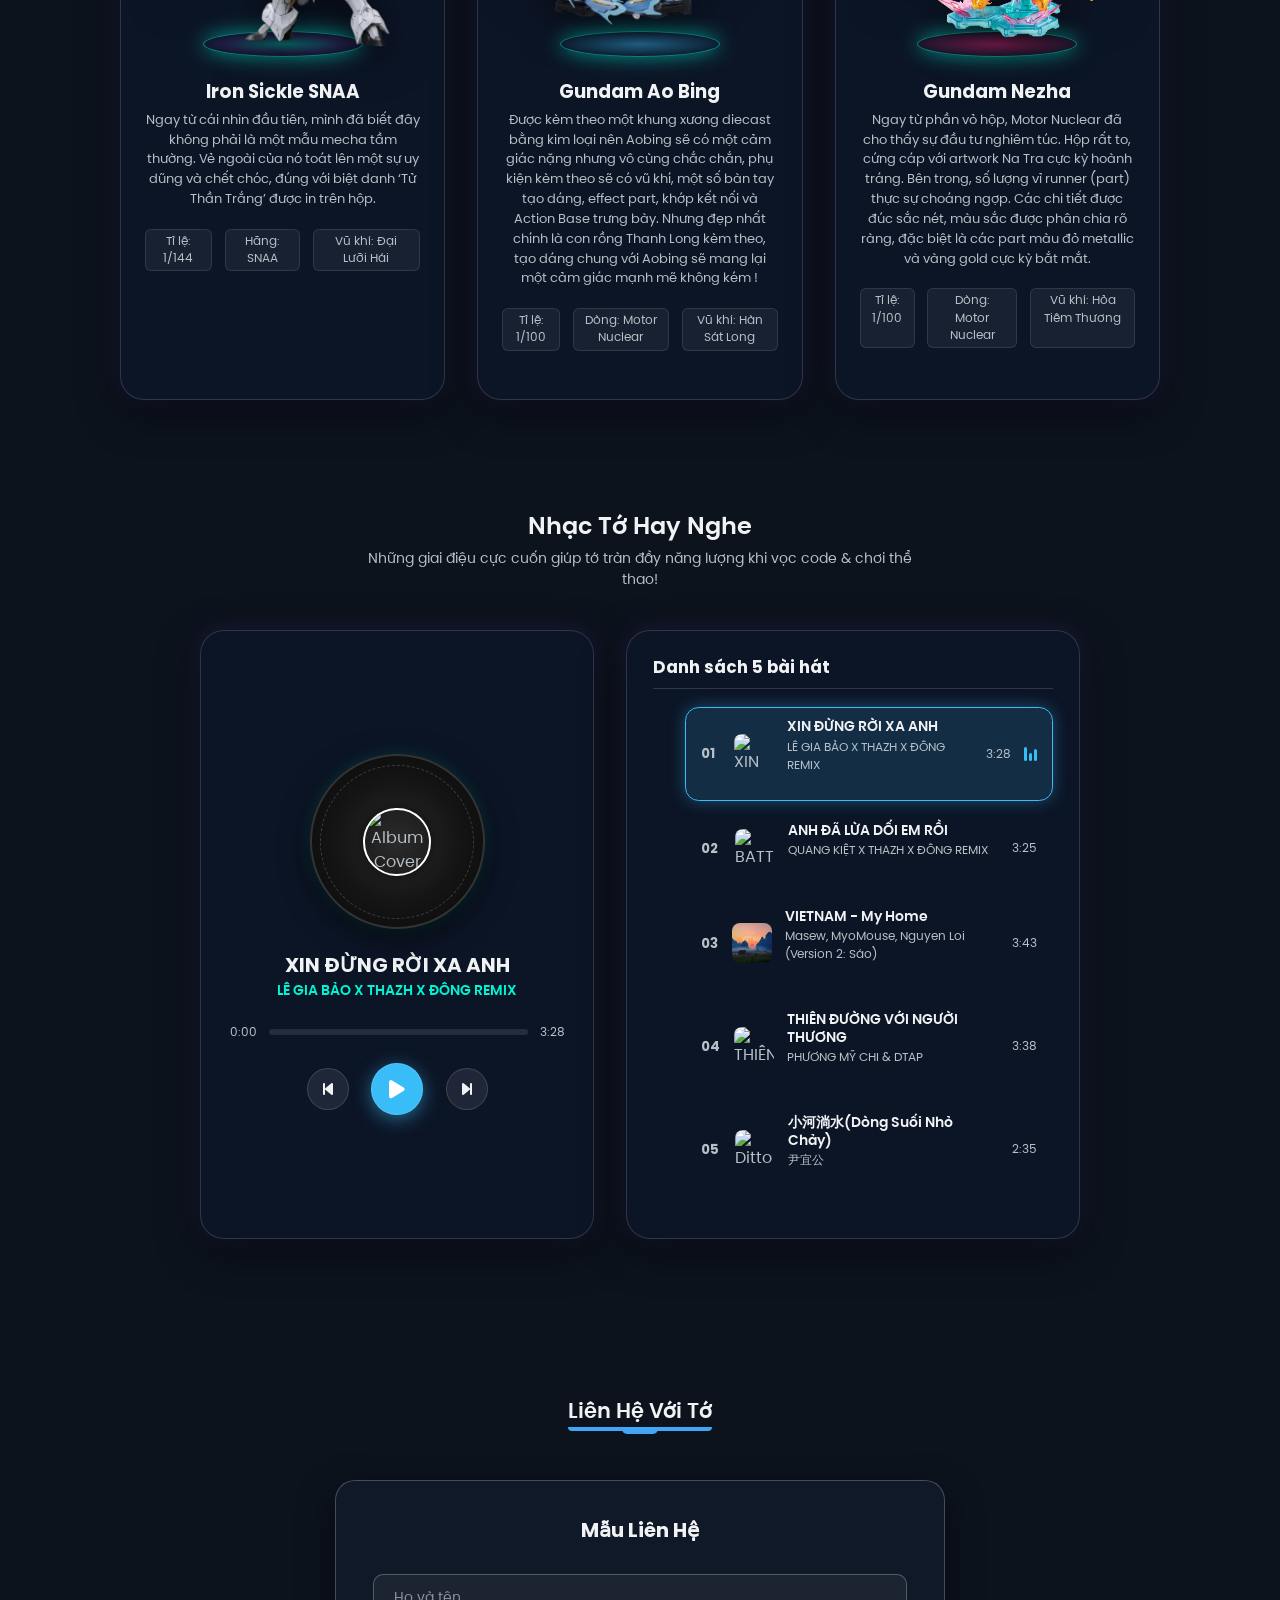
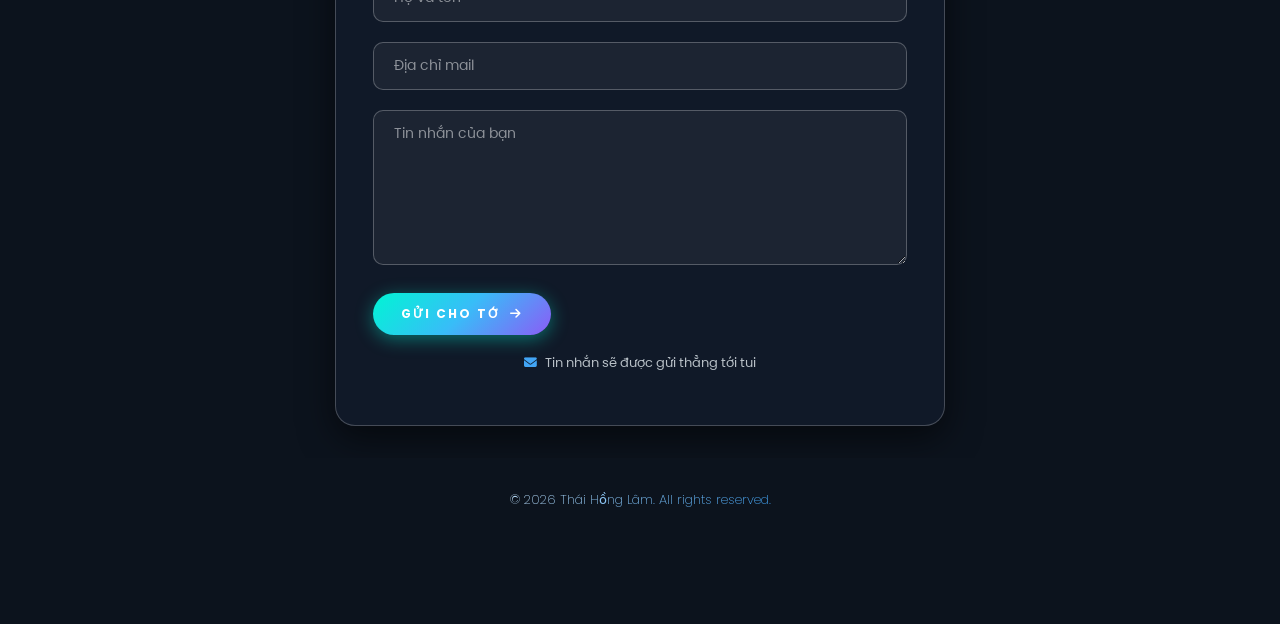
==== commit e0f861a7: "Update index.html" ====
--- a/index.html
+++ b/index.html
@@ -412,7 +412,7 @@
 <span class="icon"><img alt="about01" loading="lazy" src="assets/img/about/01.png"/></span>
 <h3 data-en="A Few Words About Me" data-vi="Đôi Lược Về Tớ">Đôi Lược Về Tớ</h3>
 <p data-en="Hi, my name is Hong Lam. I was born on July 10, 2008, and I am originally from Ben Tre, Vietnam." data-vi="Xin chào, tớ tên là Hồng Lâm! Tớ sinh ngày 10 tháng 07 năm 2008, đến từ Bến Tre, Việt Nam.">
-                Xin chào, tớ tên là Hồng Lâm! Tớ sinh ngày 10/07/2008, đến từ Bến Tre, Việt Nam.
+                Xin chào, tớ tên là Hồng Lâm! Tớ sinh ngày 10 tháng 07 năm 2008, đến từ Bến Tre, Việt Nam.
               </p>
 <p data-en="I have no special talents, I am only passionately curious." data-vi="Tớ không có tài năng gì nổi bật, chỉ có một sự tò mò nhiệt huyết.">
                 Tớ không có tài năng gì nổi bật, chỉ có một sự tò mò nhiệt huyết.
@@ -516,21 +516,30 @@
 </div>
 <!-- Ảnh 4 -->
 <div class="carousel__item_six" data-index="3">
+<h3 class="popup__title" data-en="Me" data-vi="Me">Me</h3>
+<span class="popup__time">2025</span>
+<p class="popup__caption" data-en="Me" data-vi="Me">
+                  Khong co gi.
+                </p>
+<img alt="Photo 4" loading="lazy" src="assets/img/image/4.jpg"/>
+</div>
+<!-- Ảnh 5 -->
+<div class="carousel__item_six" data-index="4">
 <h3 class="popup__title" data-en="My OTP" data-vi="OTP của tớ">OTP của tớ</h3>
 <span class="popup__time">2018</span>
 <p class="popup__caption" data-en="They are my religion!" data-vi="Họ là tín ngưỡng của tớ!">
                   Họ là tín ngưỡng của tớ!
                 </p>
-<img alt="Photo 4" loading="lazy" src="assets/img/image/4.jpg"/>
-</div>
-<!-- Ảnh 5 -->
-<div class="carousel__item_six" data-index="4">
-<h3 class="popup__title" data-en="Me" data-vi="Tớ...">Tớ...</h3>
-<span class="popup__time">2025</span>
-<p class="popup__caption" data-en="Nothing." data-vi="Khong co gi.">
-                  Khong co gi.
+<img alt="Photo 5" loading="lazy" src="assets/img/image/5.jpg"/>
+</div>
+<!-- Ảnh 6 -->
+<div class="carousel__item_six" data-index="5">
+<h3 class="popup__title" data-en="My luv" data-vi="My luv">My luv</h3>
+<span class="popup__time">My luv</span>
+<p class="popup__caption" data-en="Nothing." data-vi="My luv">
+                  My luv
                 </p>
-<img alt="Photo 5" loading="lazy" src="assets/img/image/5.jpg"/>
+<img alt="Photo 6" loading="lazy" src="assets/img/image/love.png"/>
 </div>
 </div>
 </div>
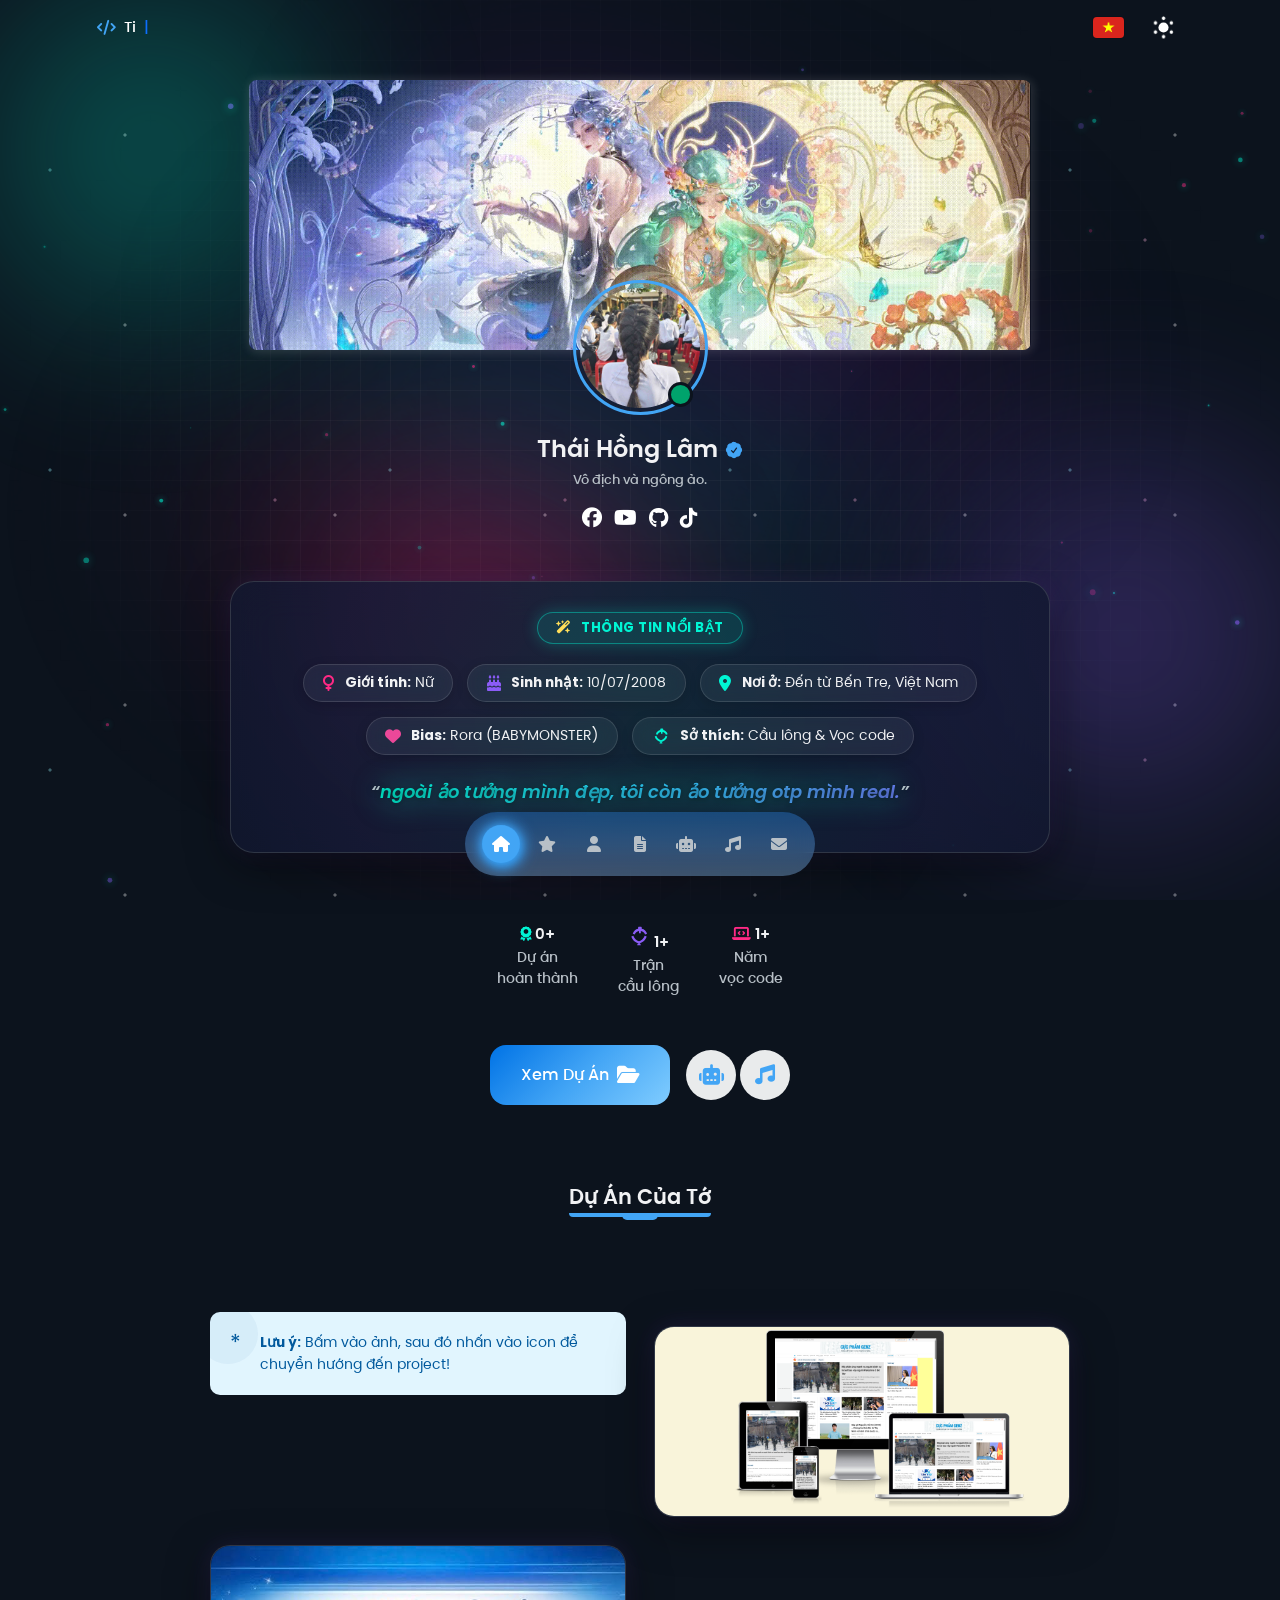
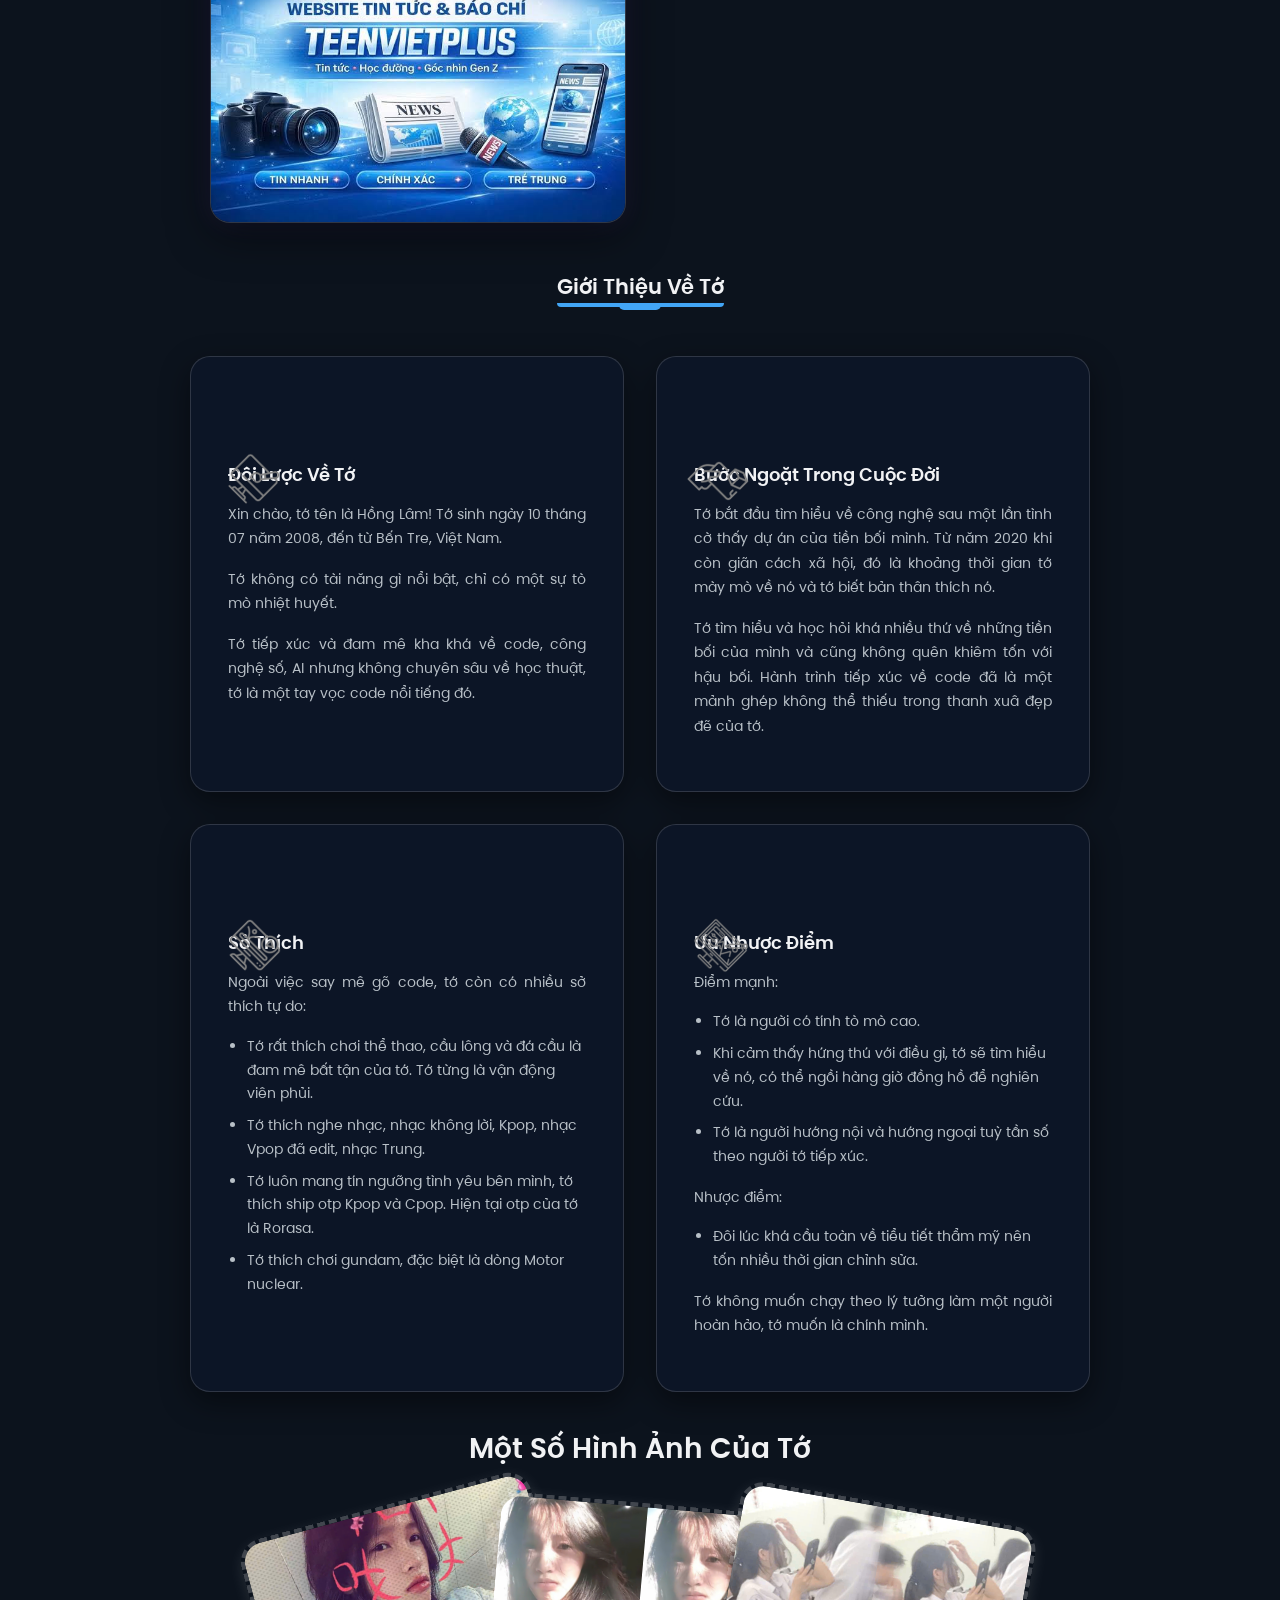
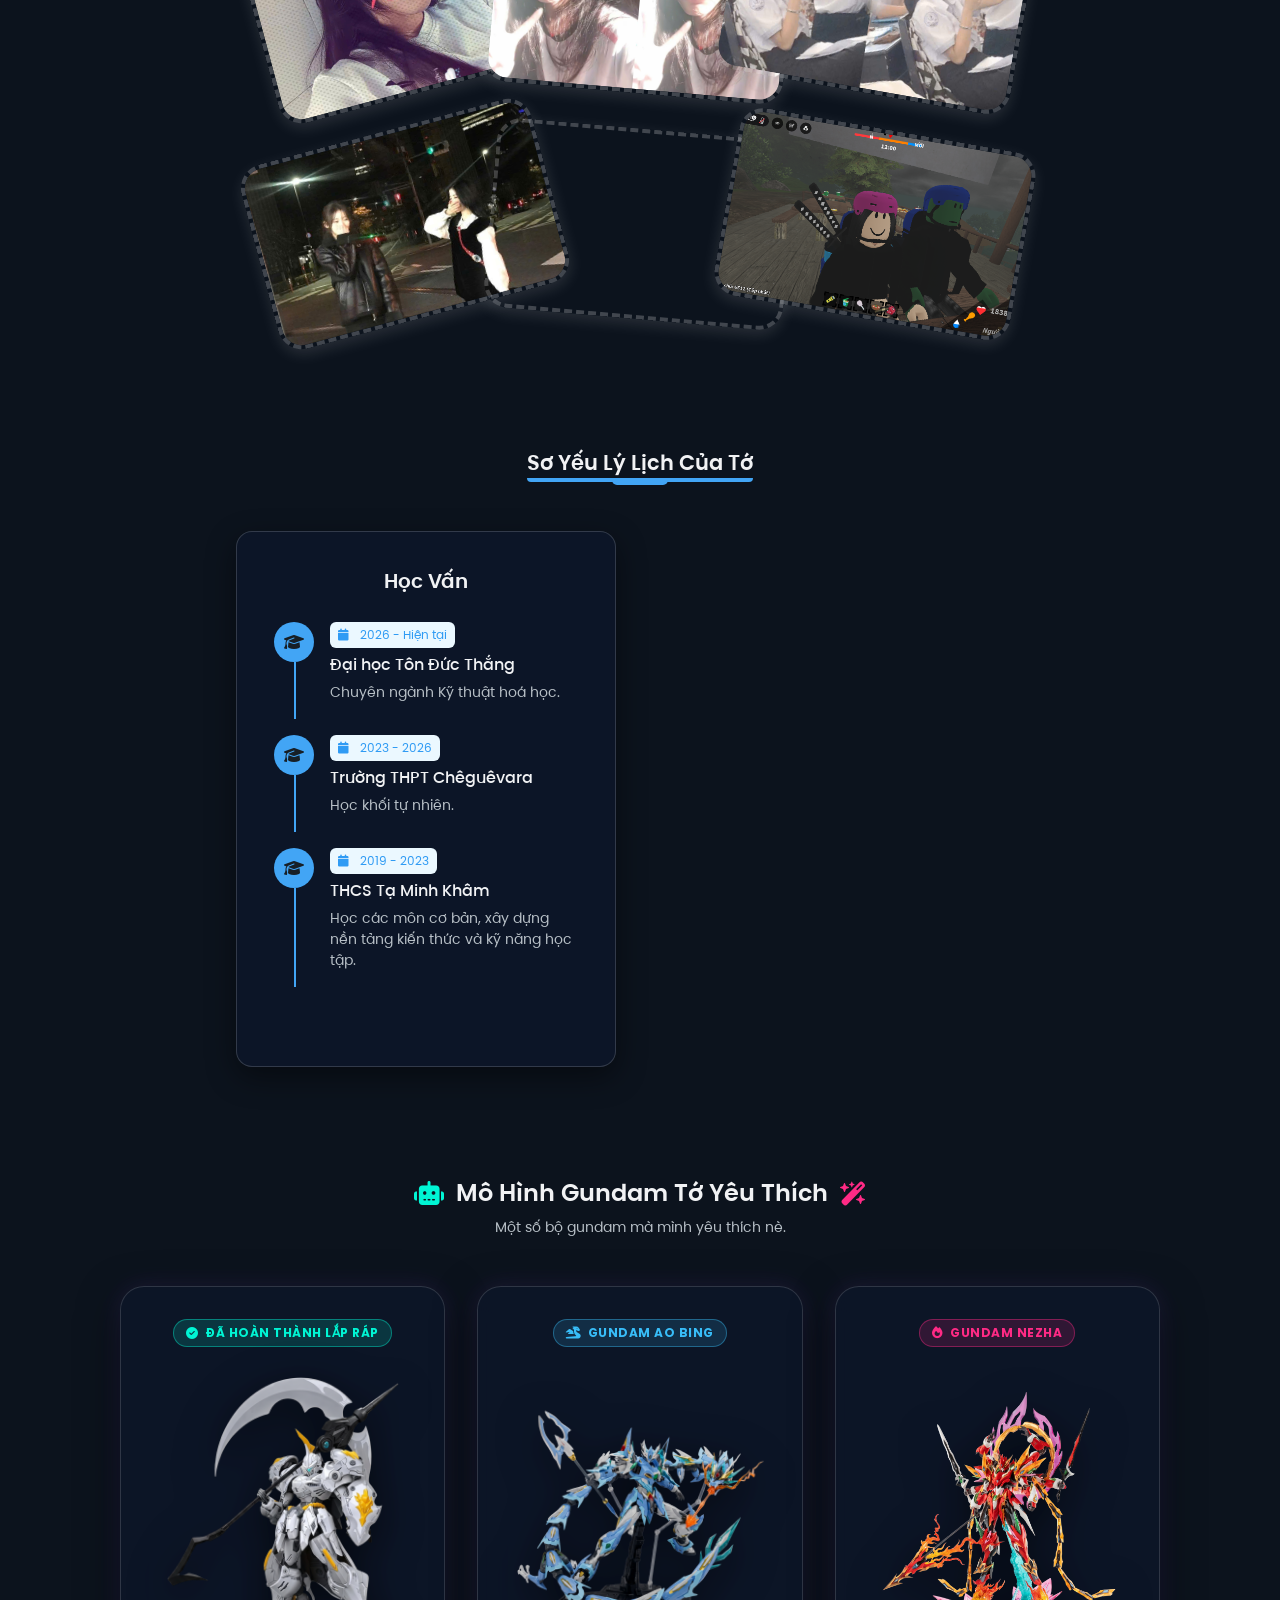
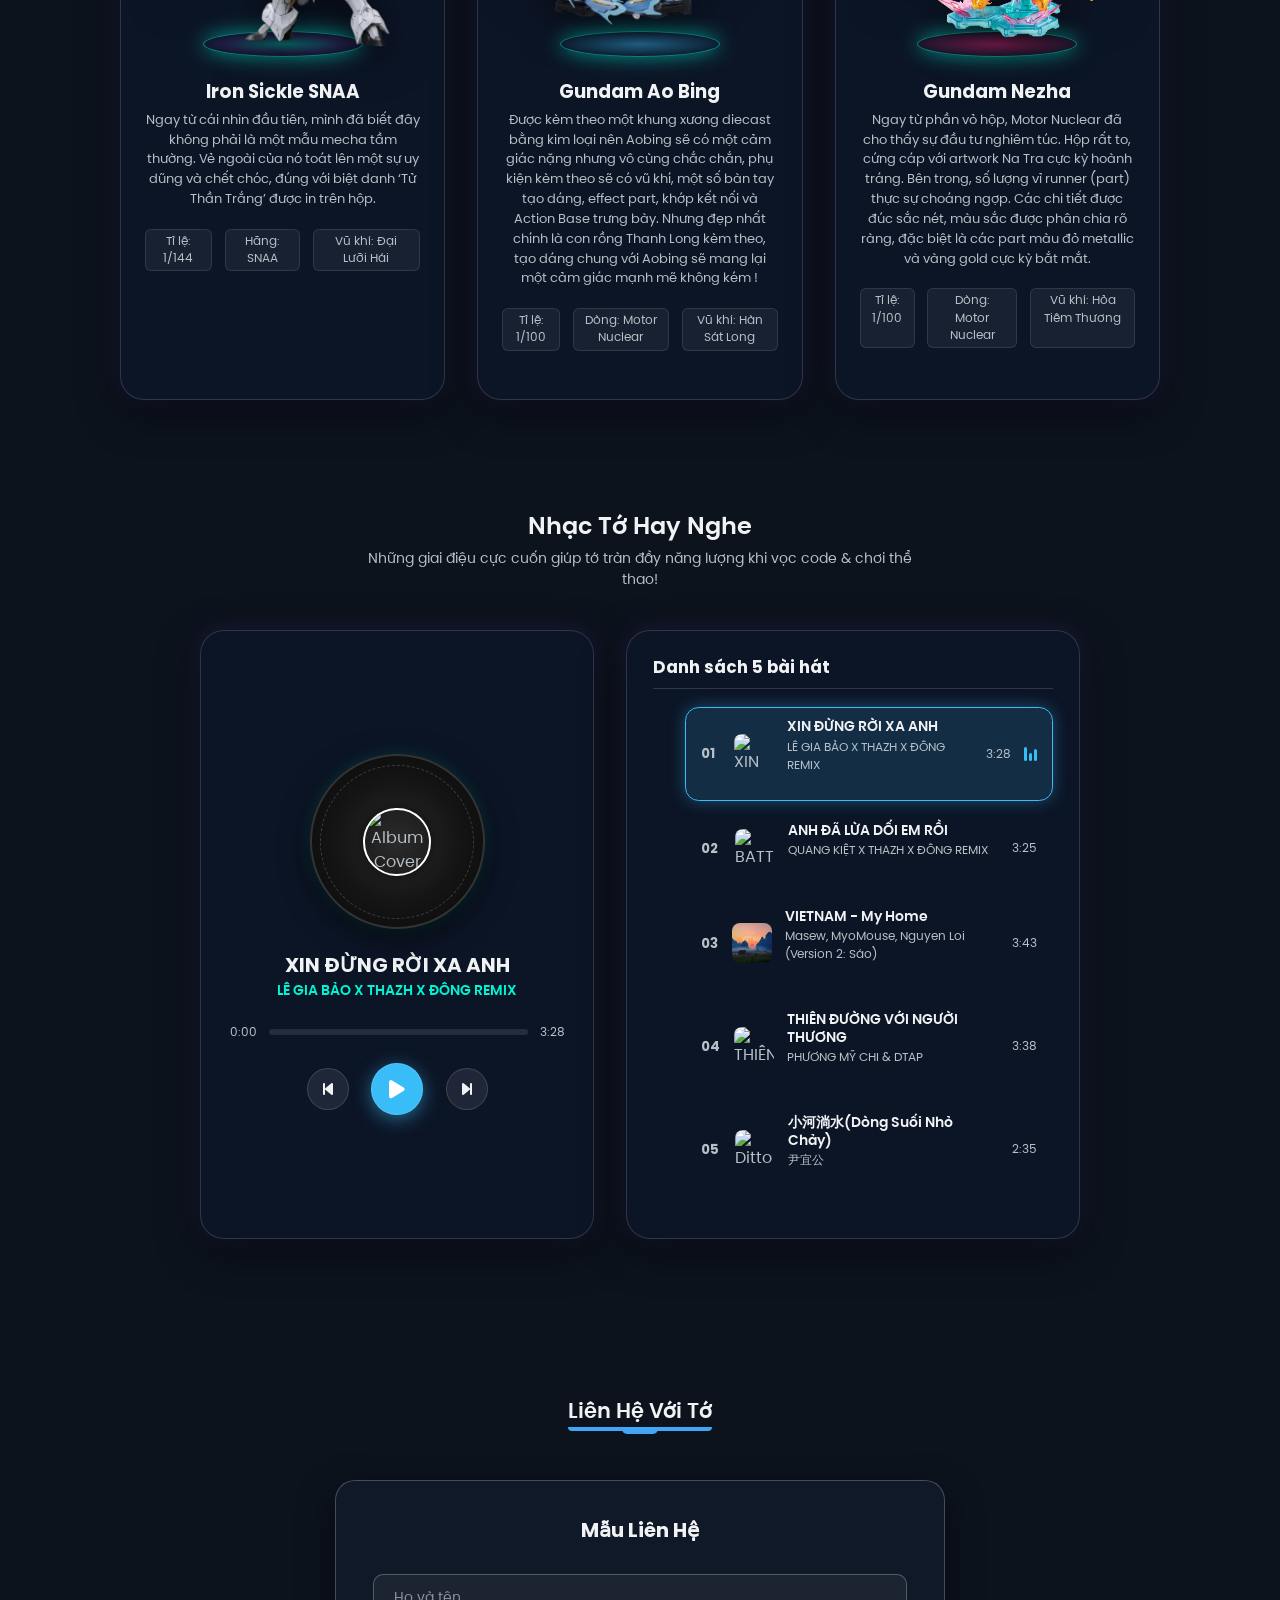
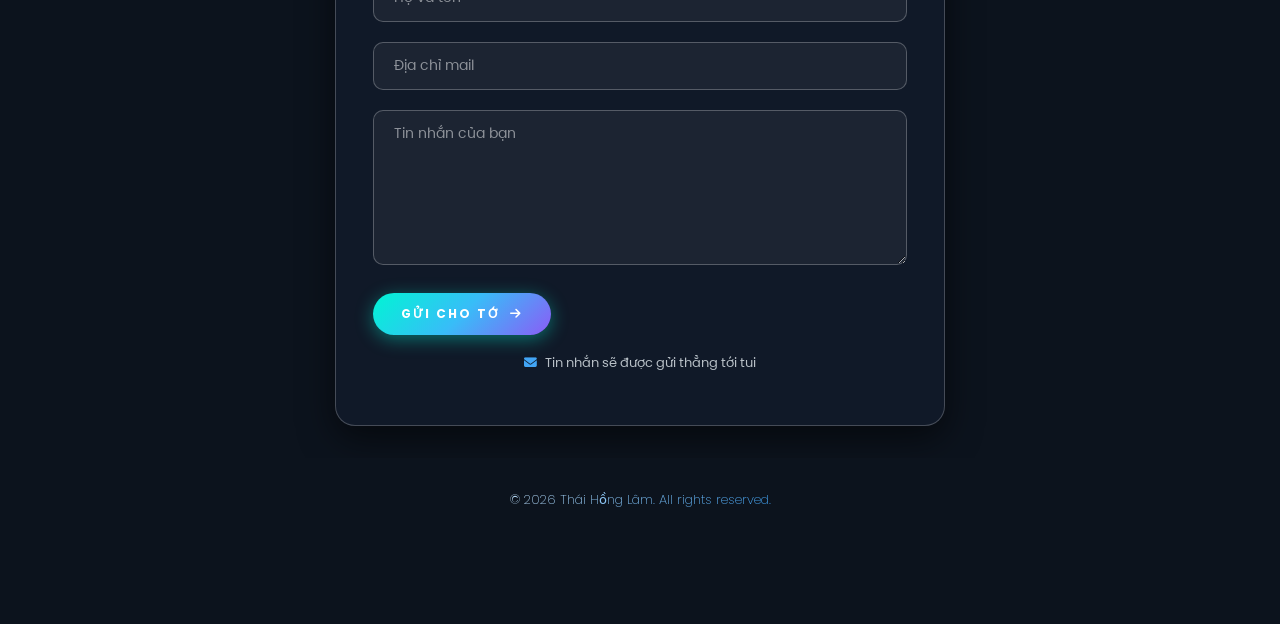
==== commit 69048572: "Update index.html" ====
--- a/index.html
+++ b/index.html
@@ -516,27 +516,27 @@
 </div>
 <!-- Ảnh 4 -->
 <div class="carousel__item_six" data-index="3">
-<h3 class="popup__title" data-en="Me" data-vi="Me">Me</h3>
+<h3 class="popup__title" data-en="My otp" data-vi="My otp">My otp</h3>
+<span class="popup__time">2018</span>
+<p class="popup__caption" data-en="Rorasa" data-vi="Rorasa">
+                 Họ là tín ngưỡng của tớ!
+                </p>
+<img alt="Photo 4" loading="lazy" src="assets/img/image/4.jpg"/>
+</div>
+<!-- Ảnh 5 -->
+<div class="carousel__item_six" data-index="4">
+<h3 class="popup__title" data-en="Me" data-vi="Me"Me</h3>
 <span class="popup__time">2025</span>
 <p class="popup__caption" data-en="Me" data-vi="Me">
-                  Khong co gi.
-                </p>
-<img alt="Photo 4" loading="lazy" src="assets/img/image/4.jpg"/>
-</div>
-<!-- Ảnh 5 -->
-<div class="carousel__item_six" data-index="4">
-<h3 class="popup__title" data-en="My OTP" data-vi="OTP của tớ">OTP của tớ</h3>
-<span class="popup__time">2018</span>
-<p class="popup__caption" data-en="They are my religion!" data-vi="Họ là tín ngưỡng của tớ!">
-                  Họ là tín ngưỡng của tớ!
+                  Me
                 </p>
 <img alt="Photo 5" loading="lazy" src="assets/img/image/5.jpg"/>
 </div>
 <!-- Ảnh 6 -->
 <div class="carousel__item_six" data-index="5">
 <h3 class="popup__title" data-en="My luv" data-vi="My luv">My luv</h3>
-<span class="popup__time">My luv</span>
-<p class="popup__caption" data-en="Nothing." data-vi="My luv">
+<span class="popup__time">26.3.2026</span>
+<p class="popup__caption" data-en="My love" data-vi="My luv">
                   My luv
                 </p>
 <img alt="Photo 6" loading="lazy" src="assets/img/image/love.png"/>
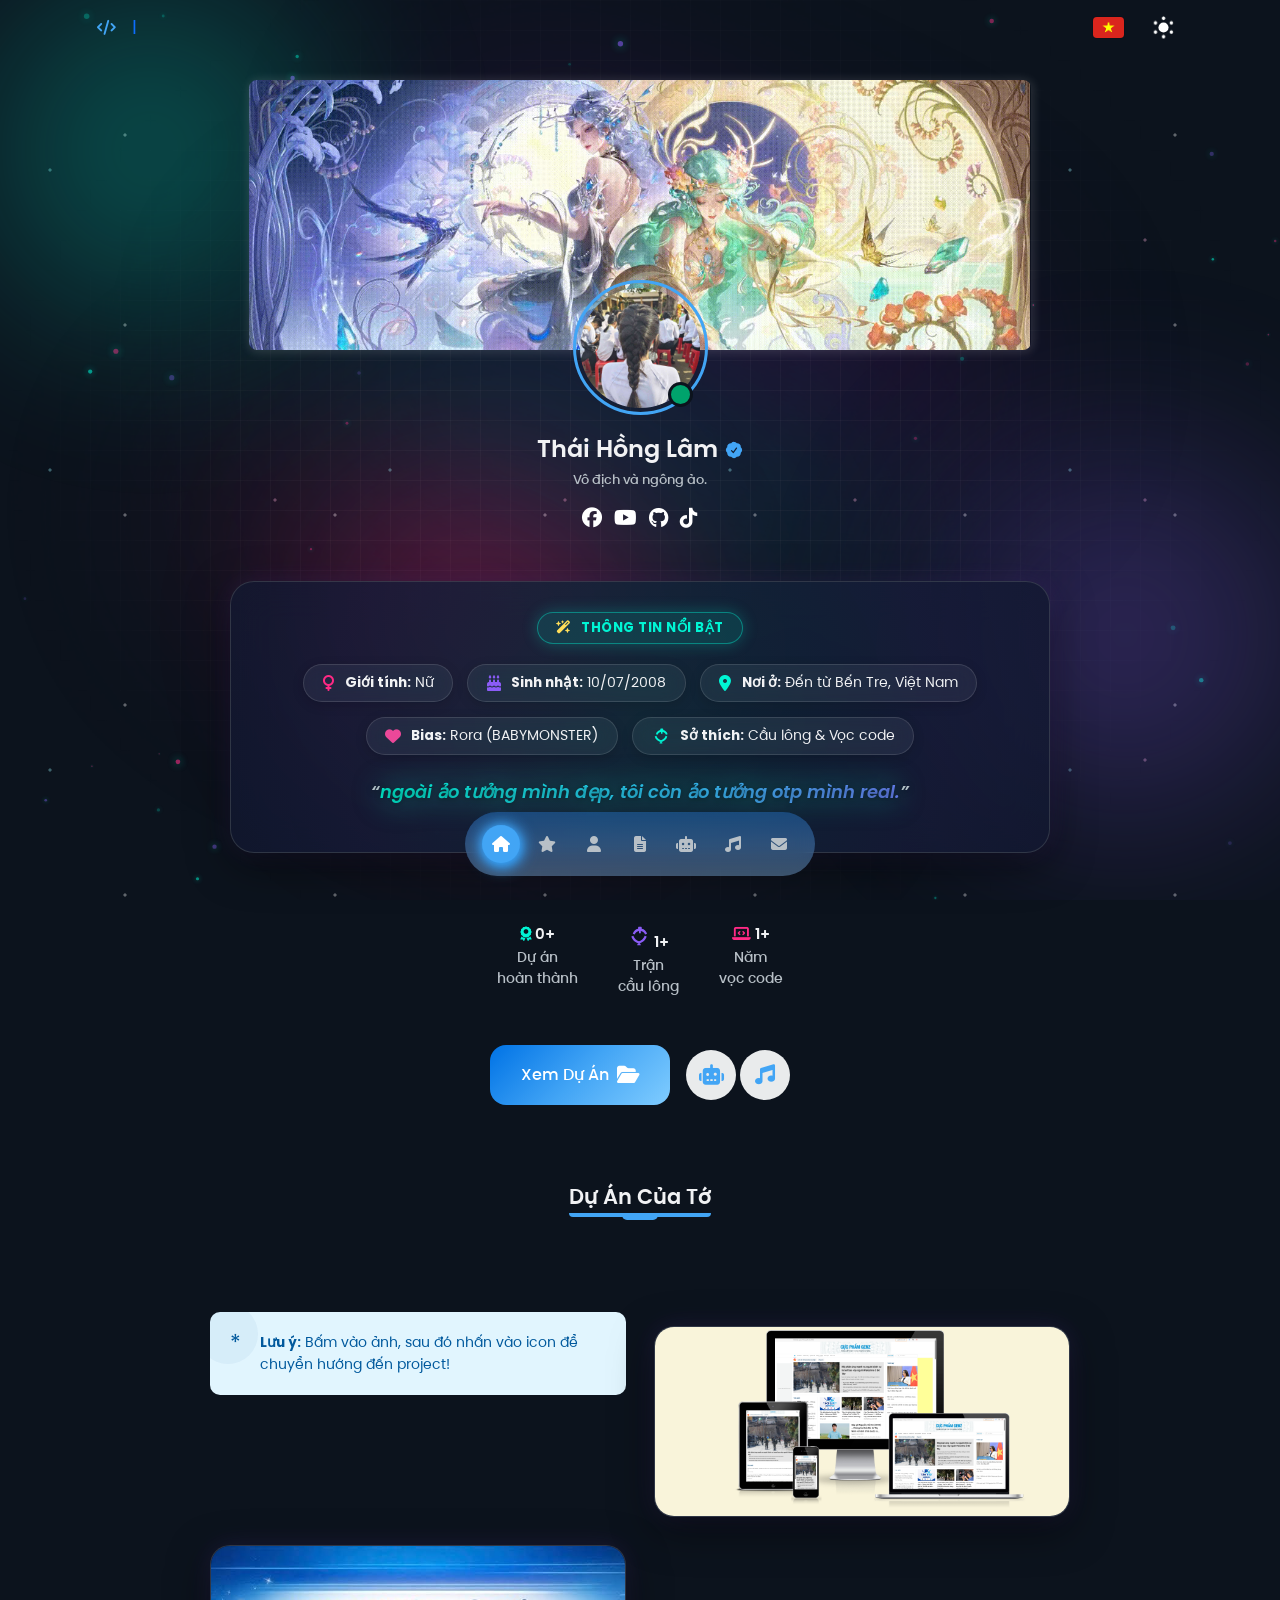
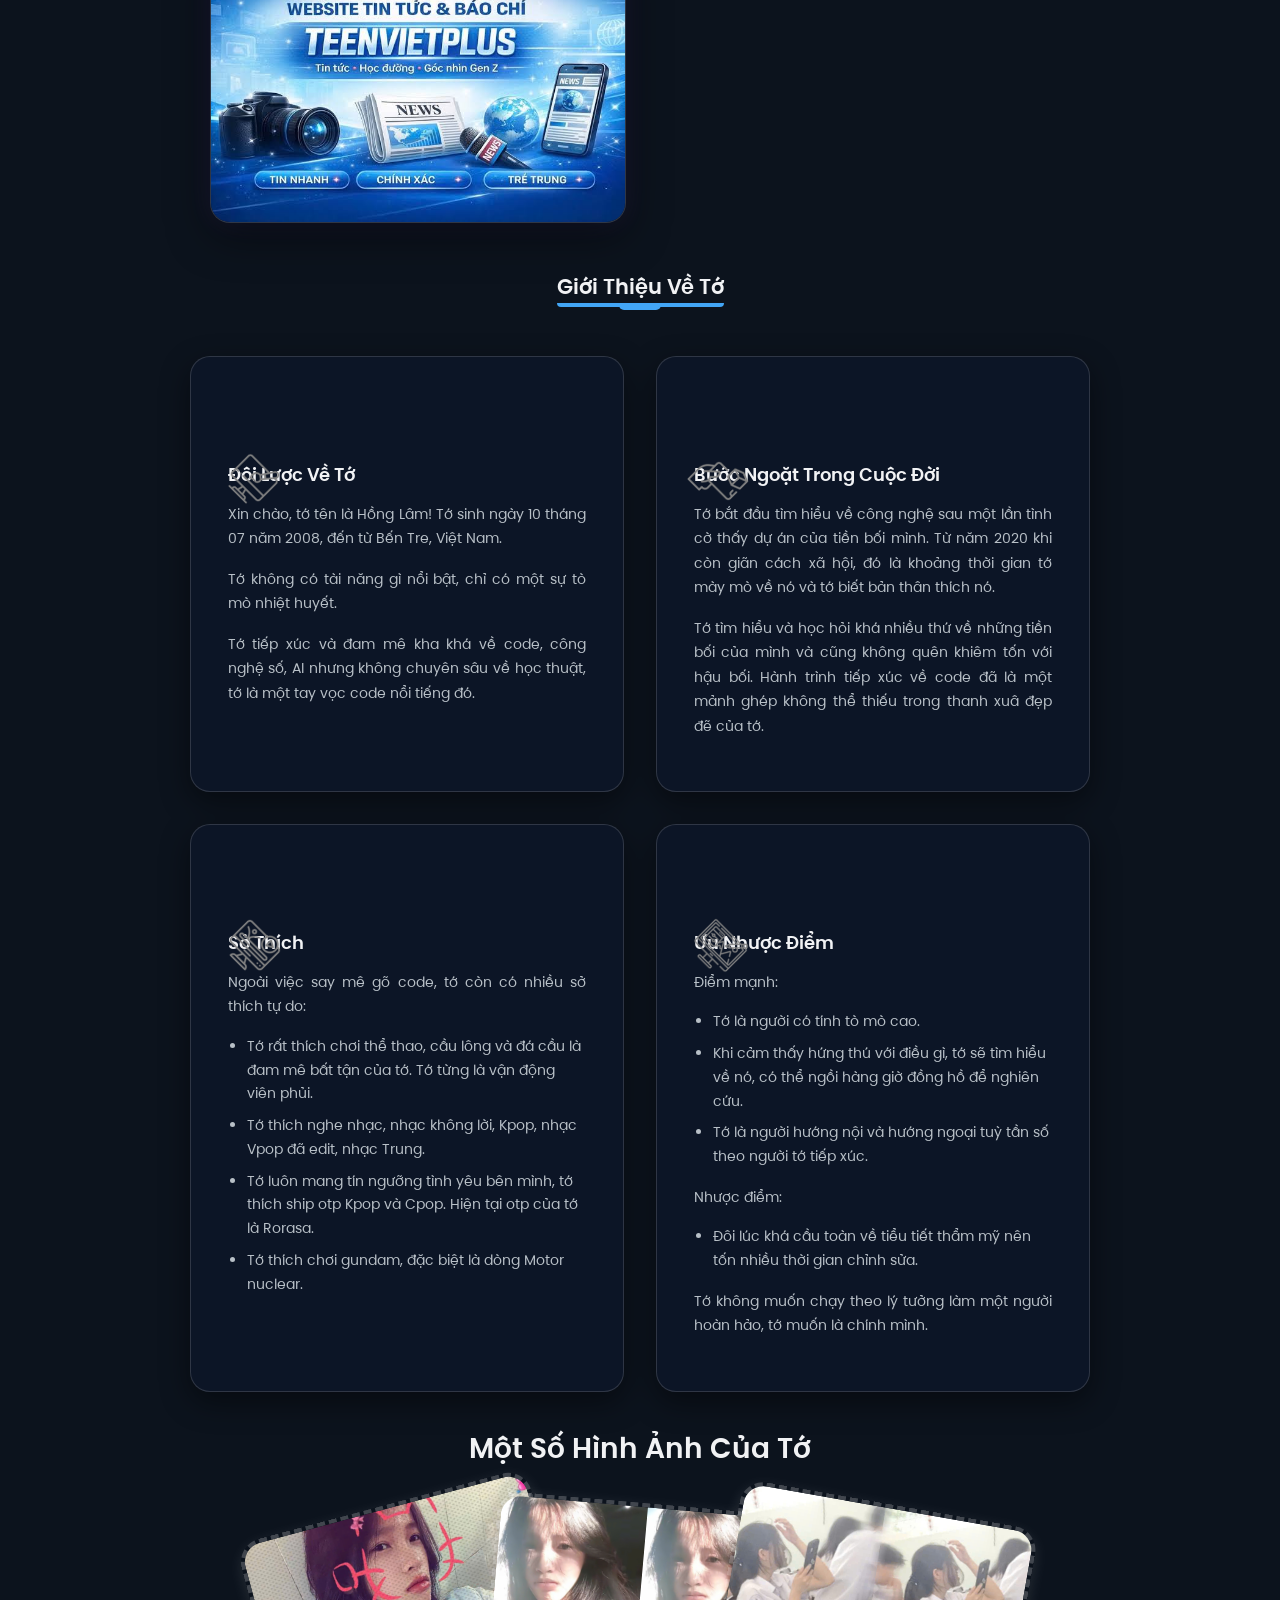
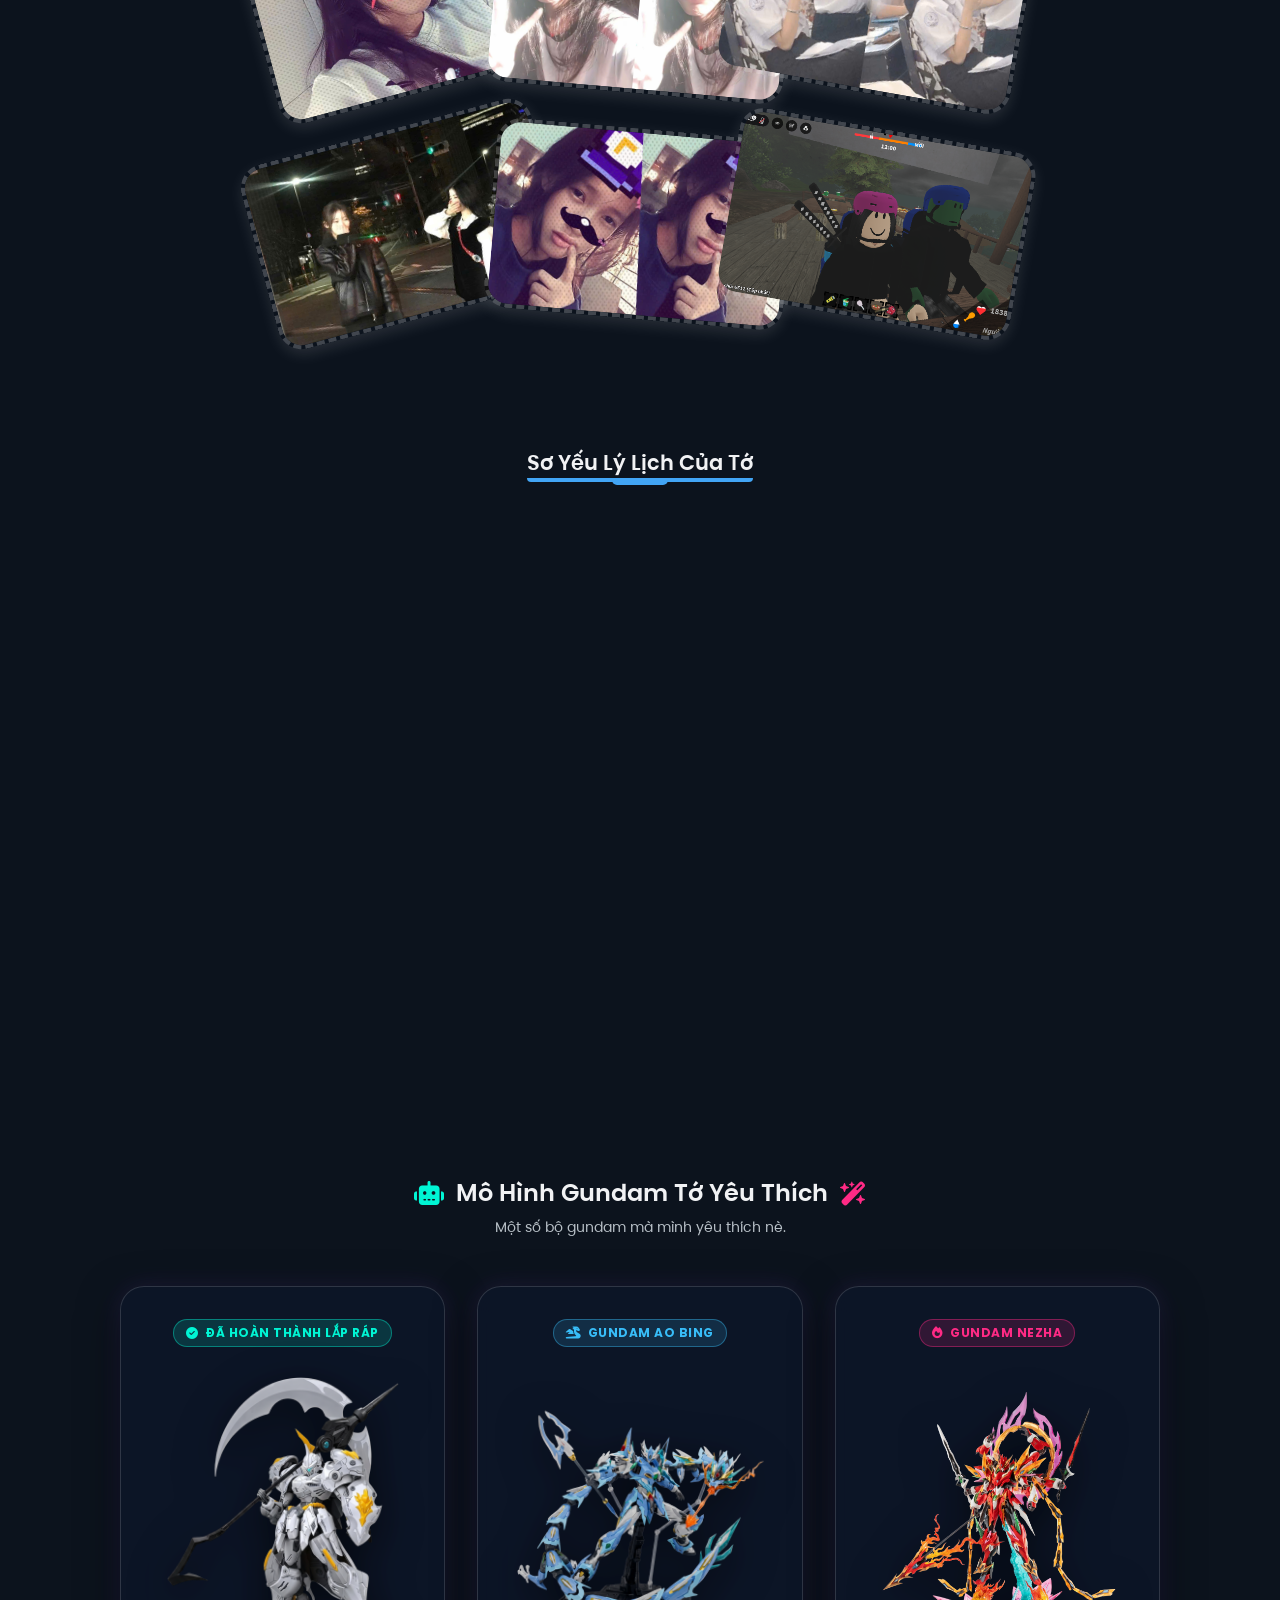
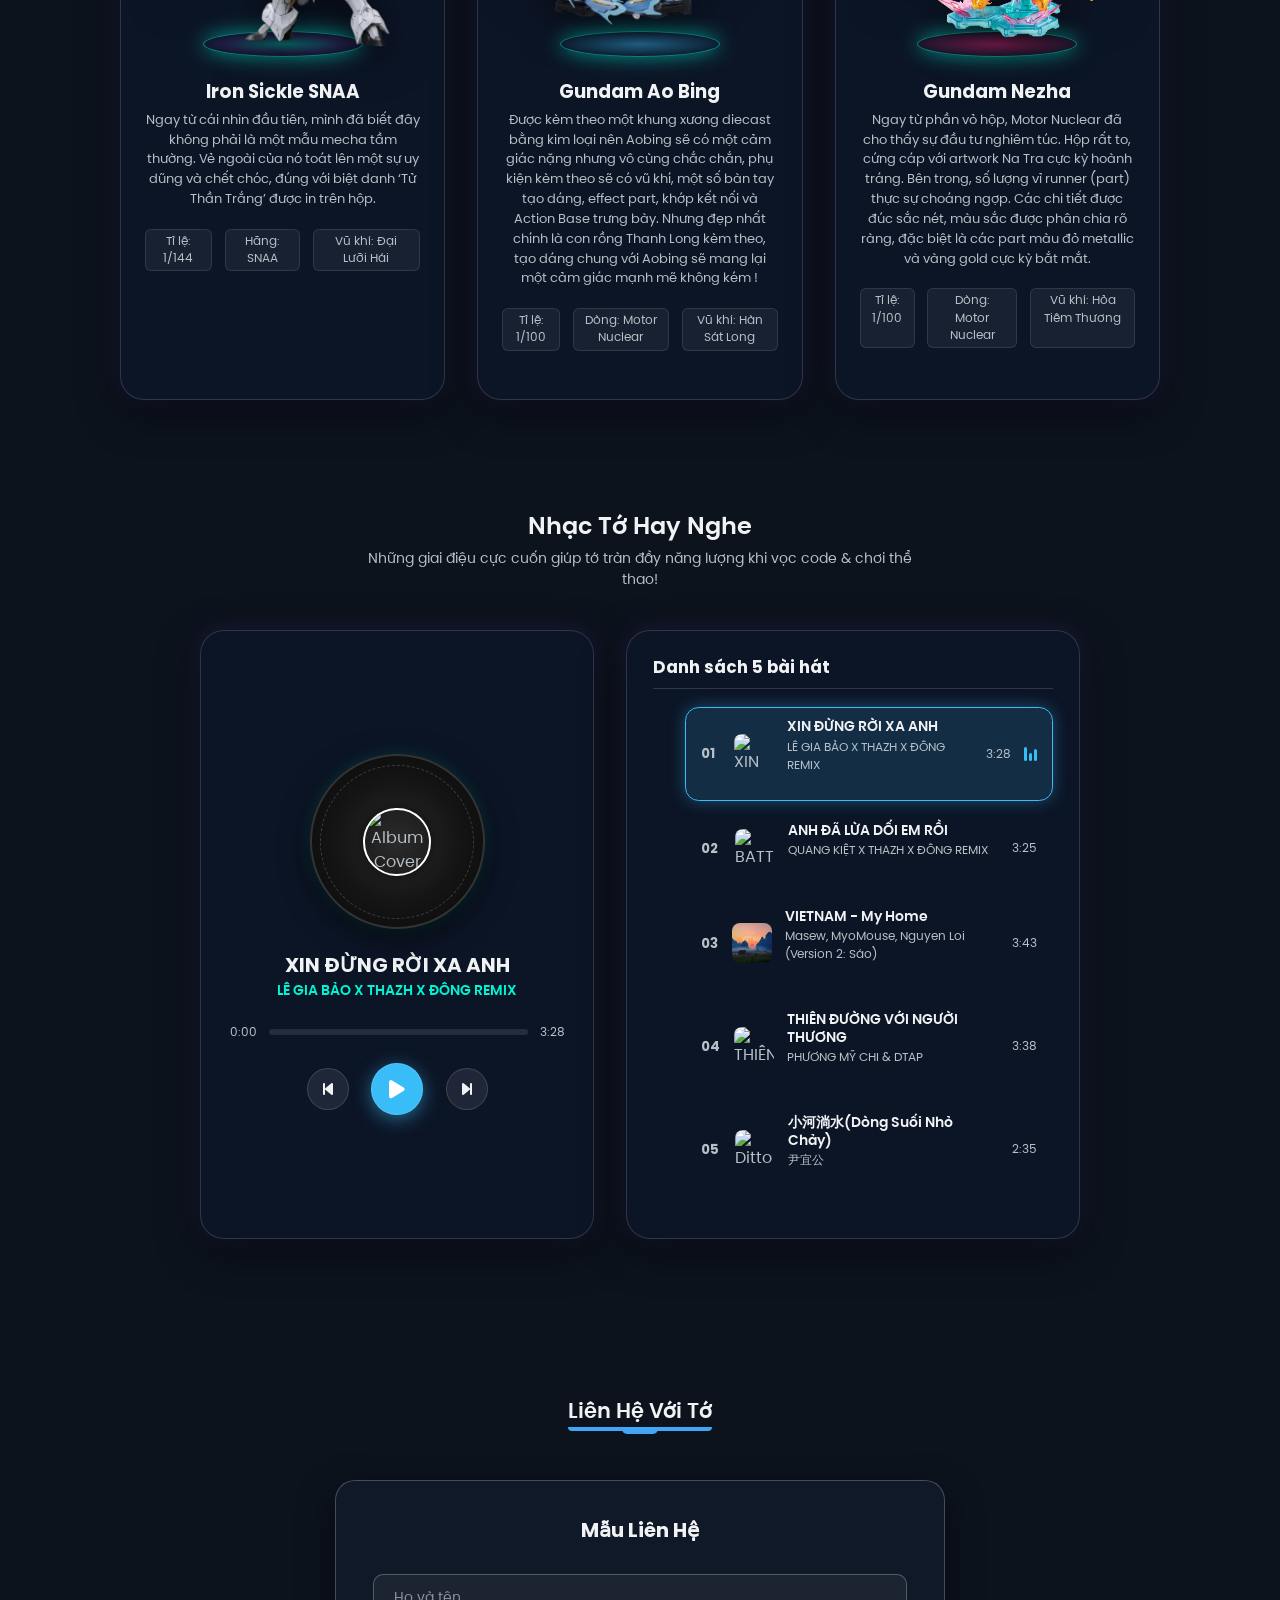
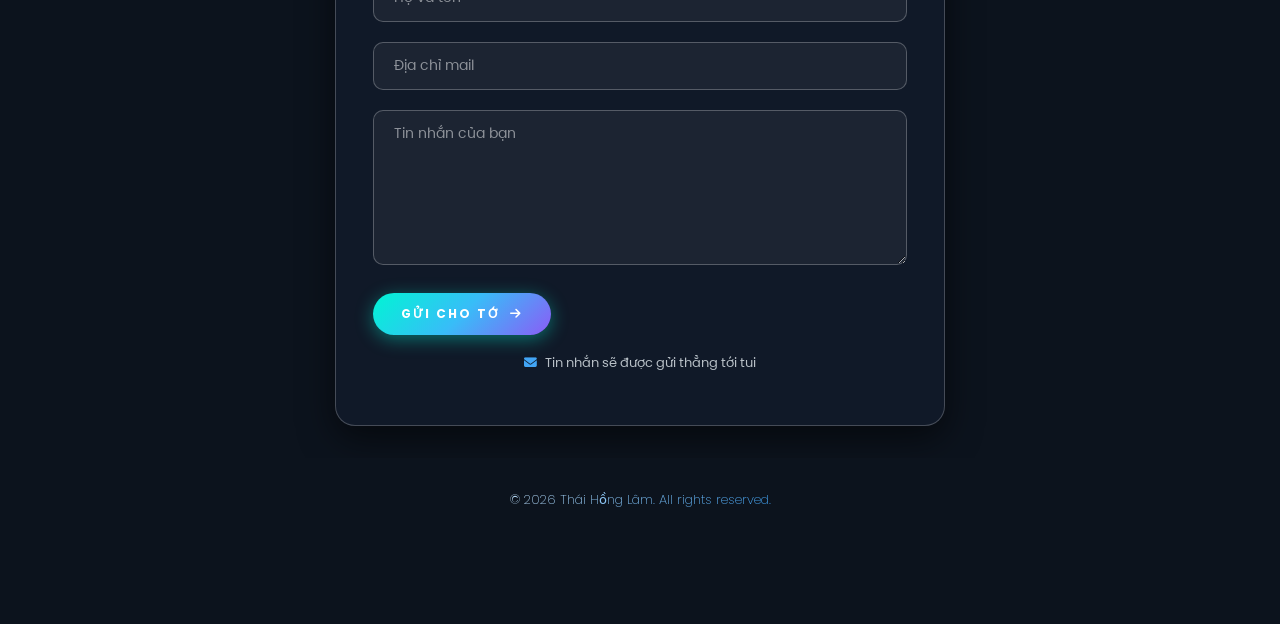
==== commit 44a72dca: "Update index.html" ====
--- a/index.html
+++ b/index.html
@@ -525,7 +525,7 @@
 </div>
 <!-- Ảnh 5 -->
 <div class="carousel__item_six" data-index="4">
-<h3 class="popup__title" data-en="Me" data-vi="Me"Me</h3>
+<h3 class="popup__title" data-en="Me" data-vi="Me">Me</h3>
 <span class="popup__time">2025</span>
 <p class="popup__caption" data-en="Me" data-vi="Me">
                   Me
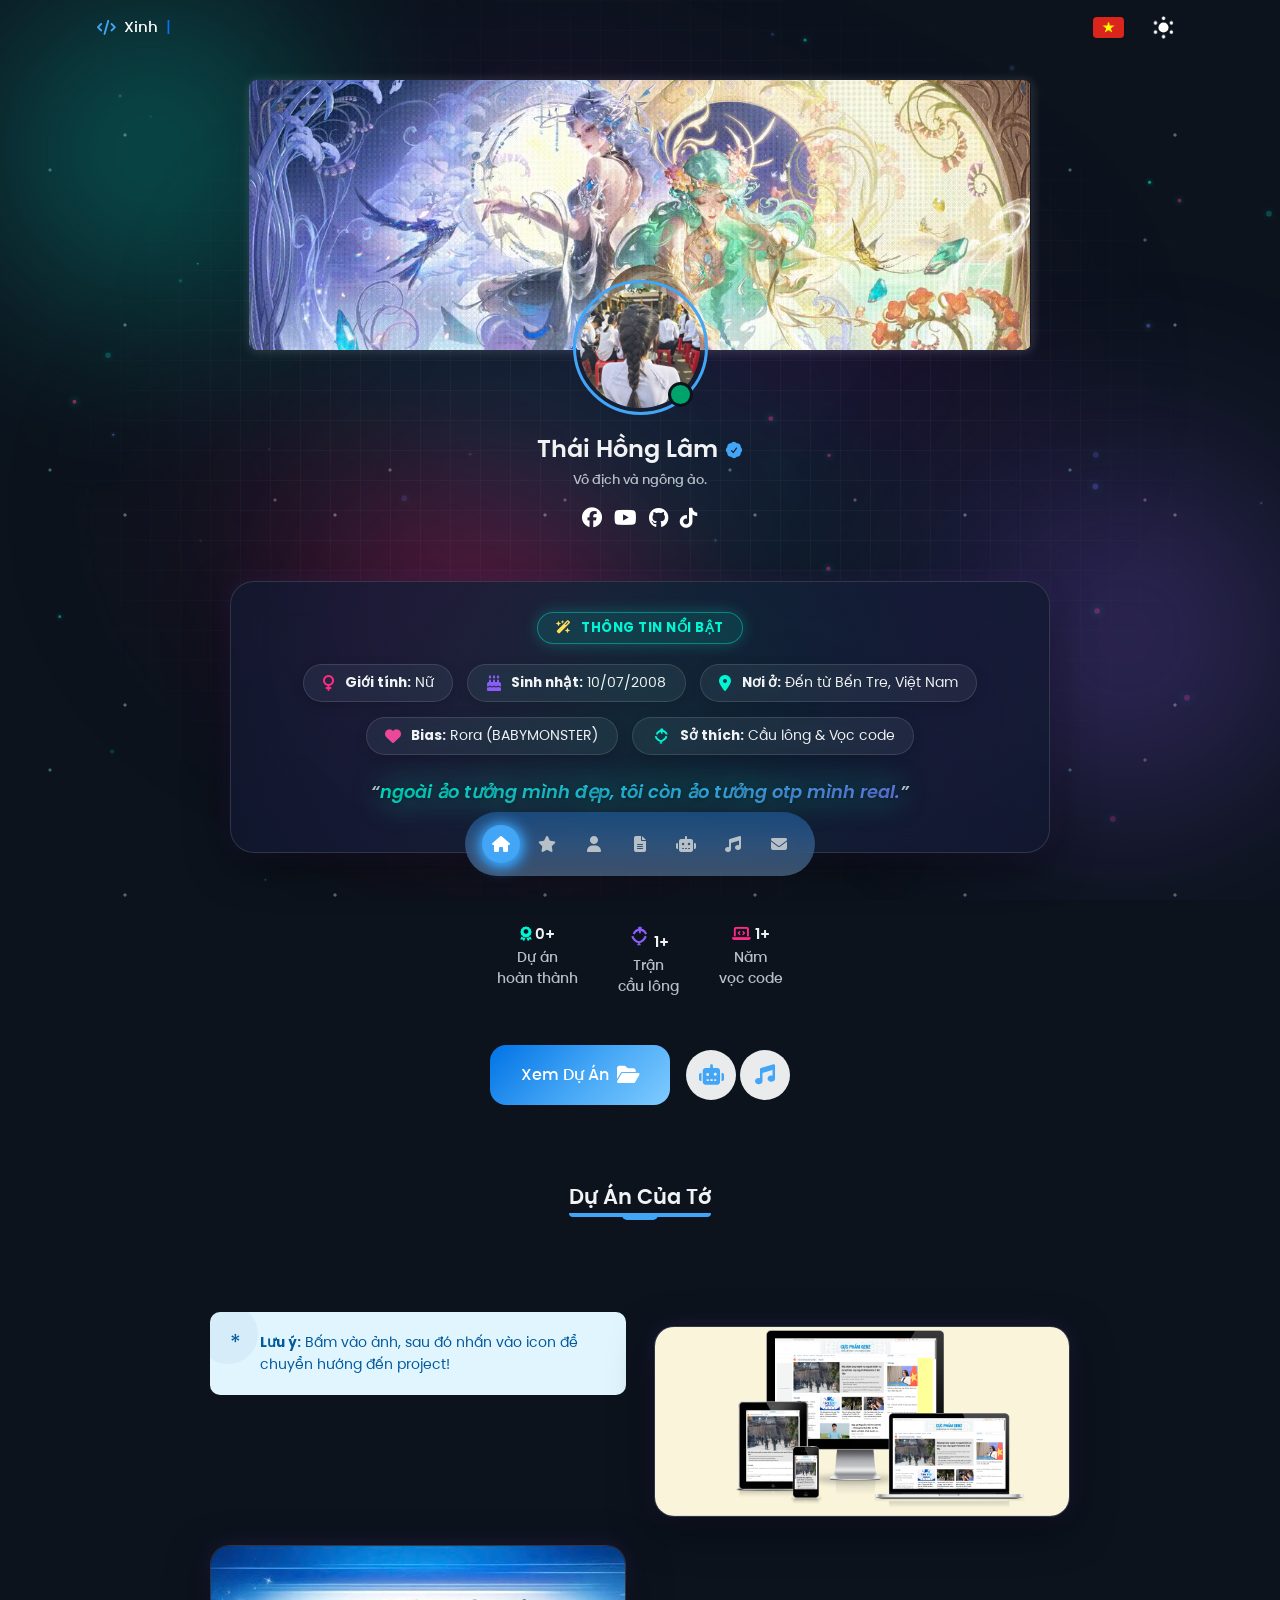
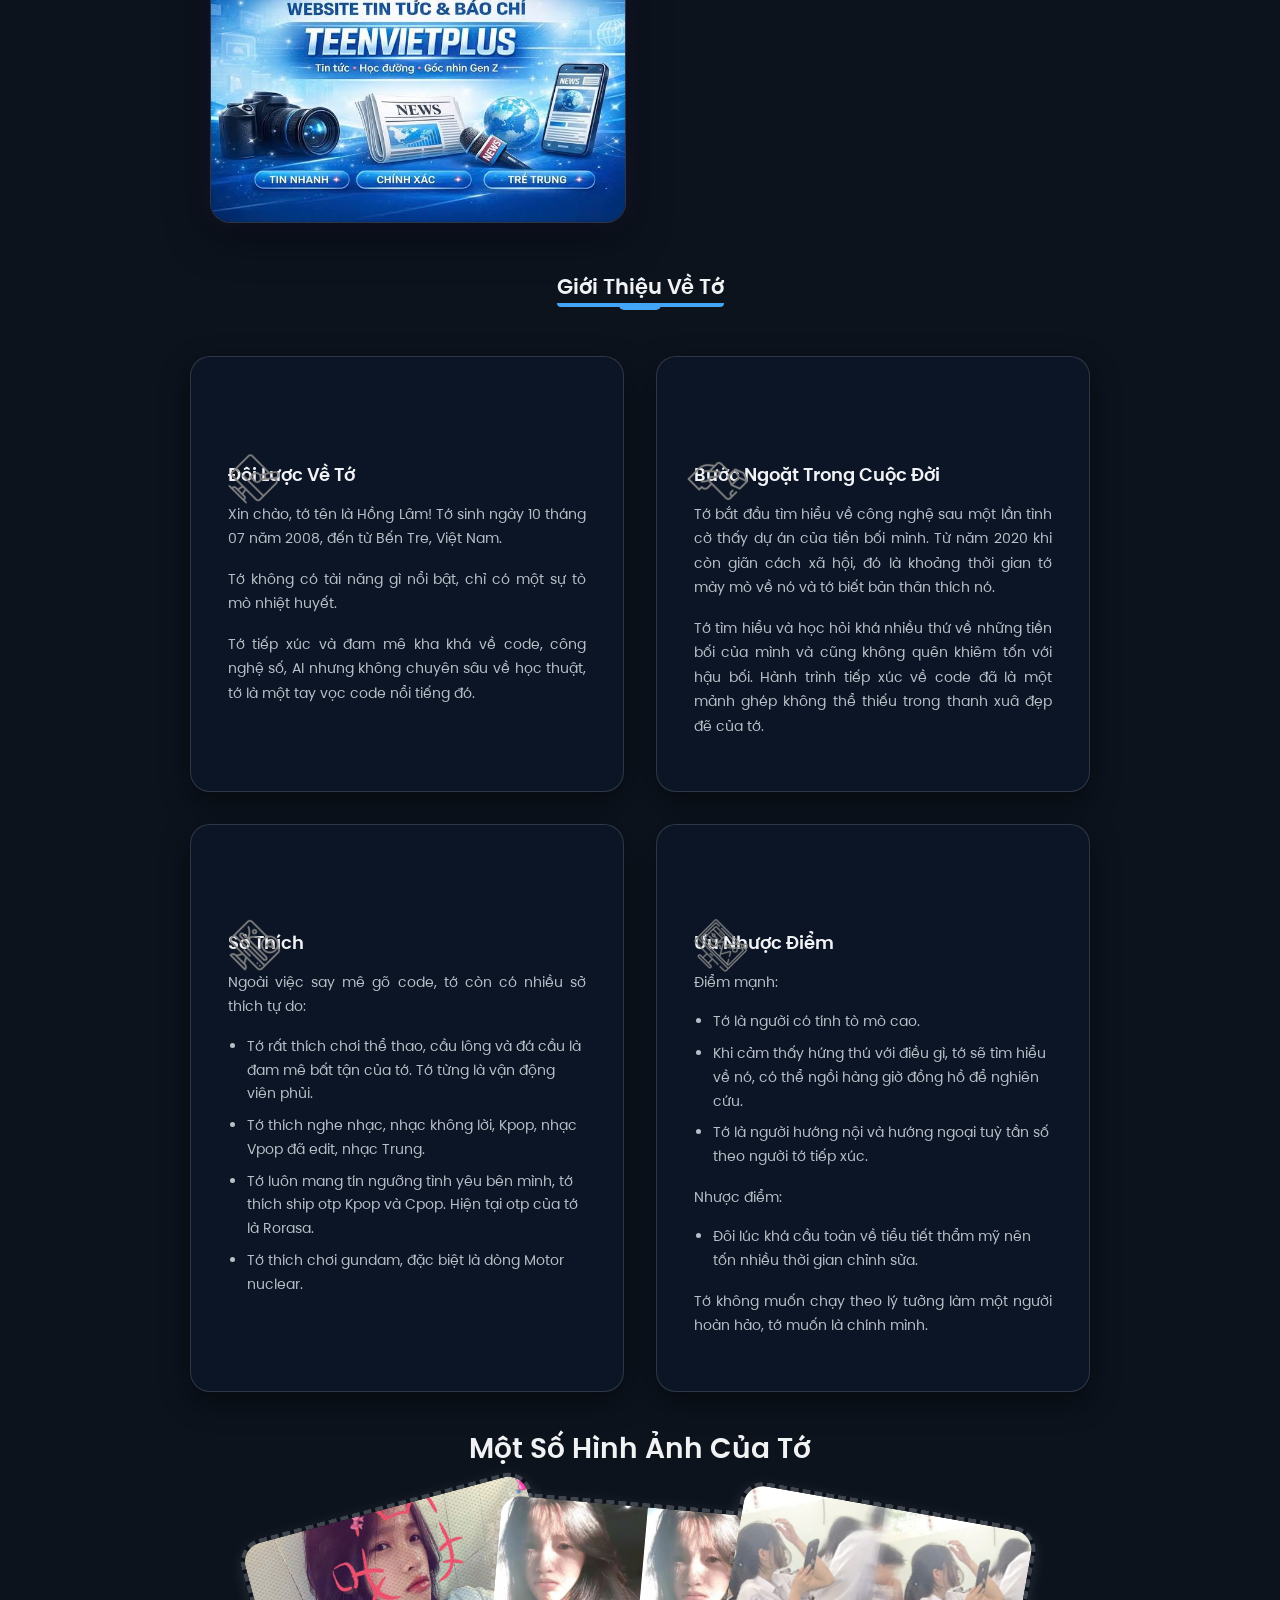
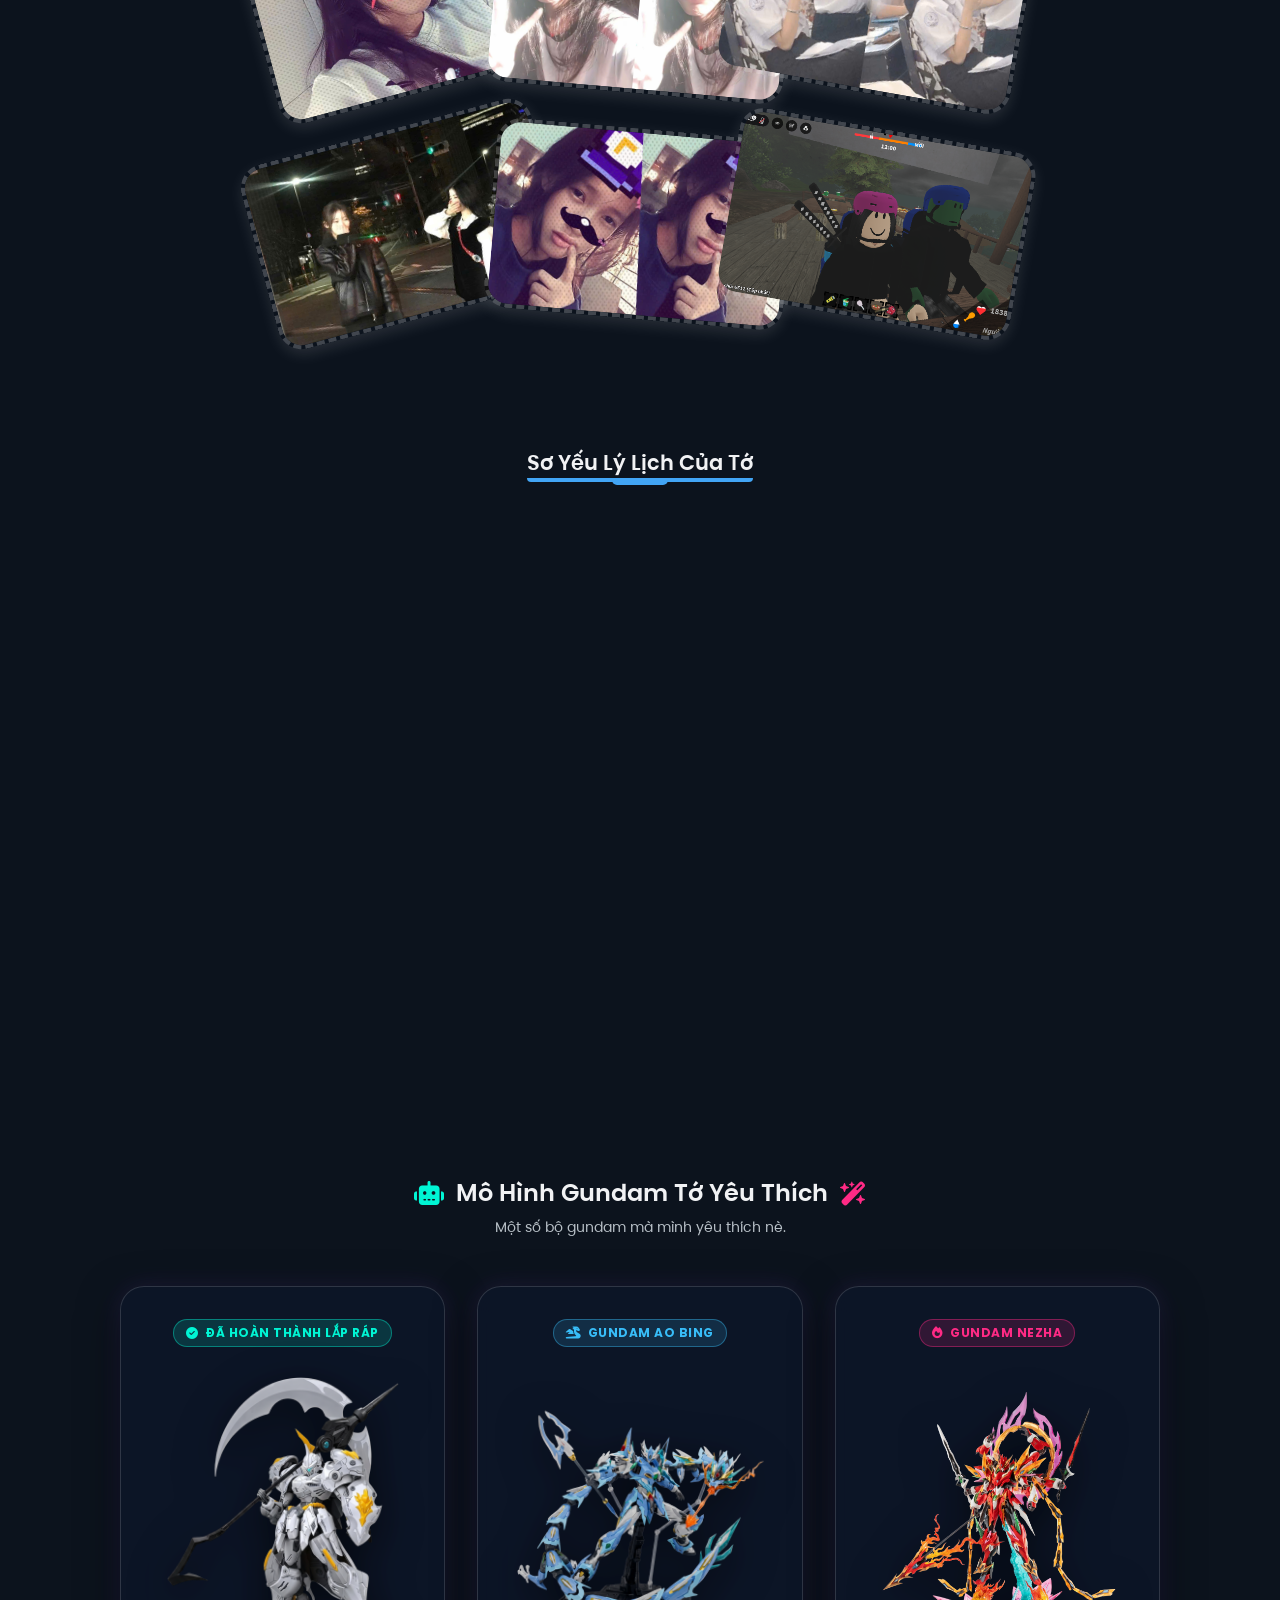
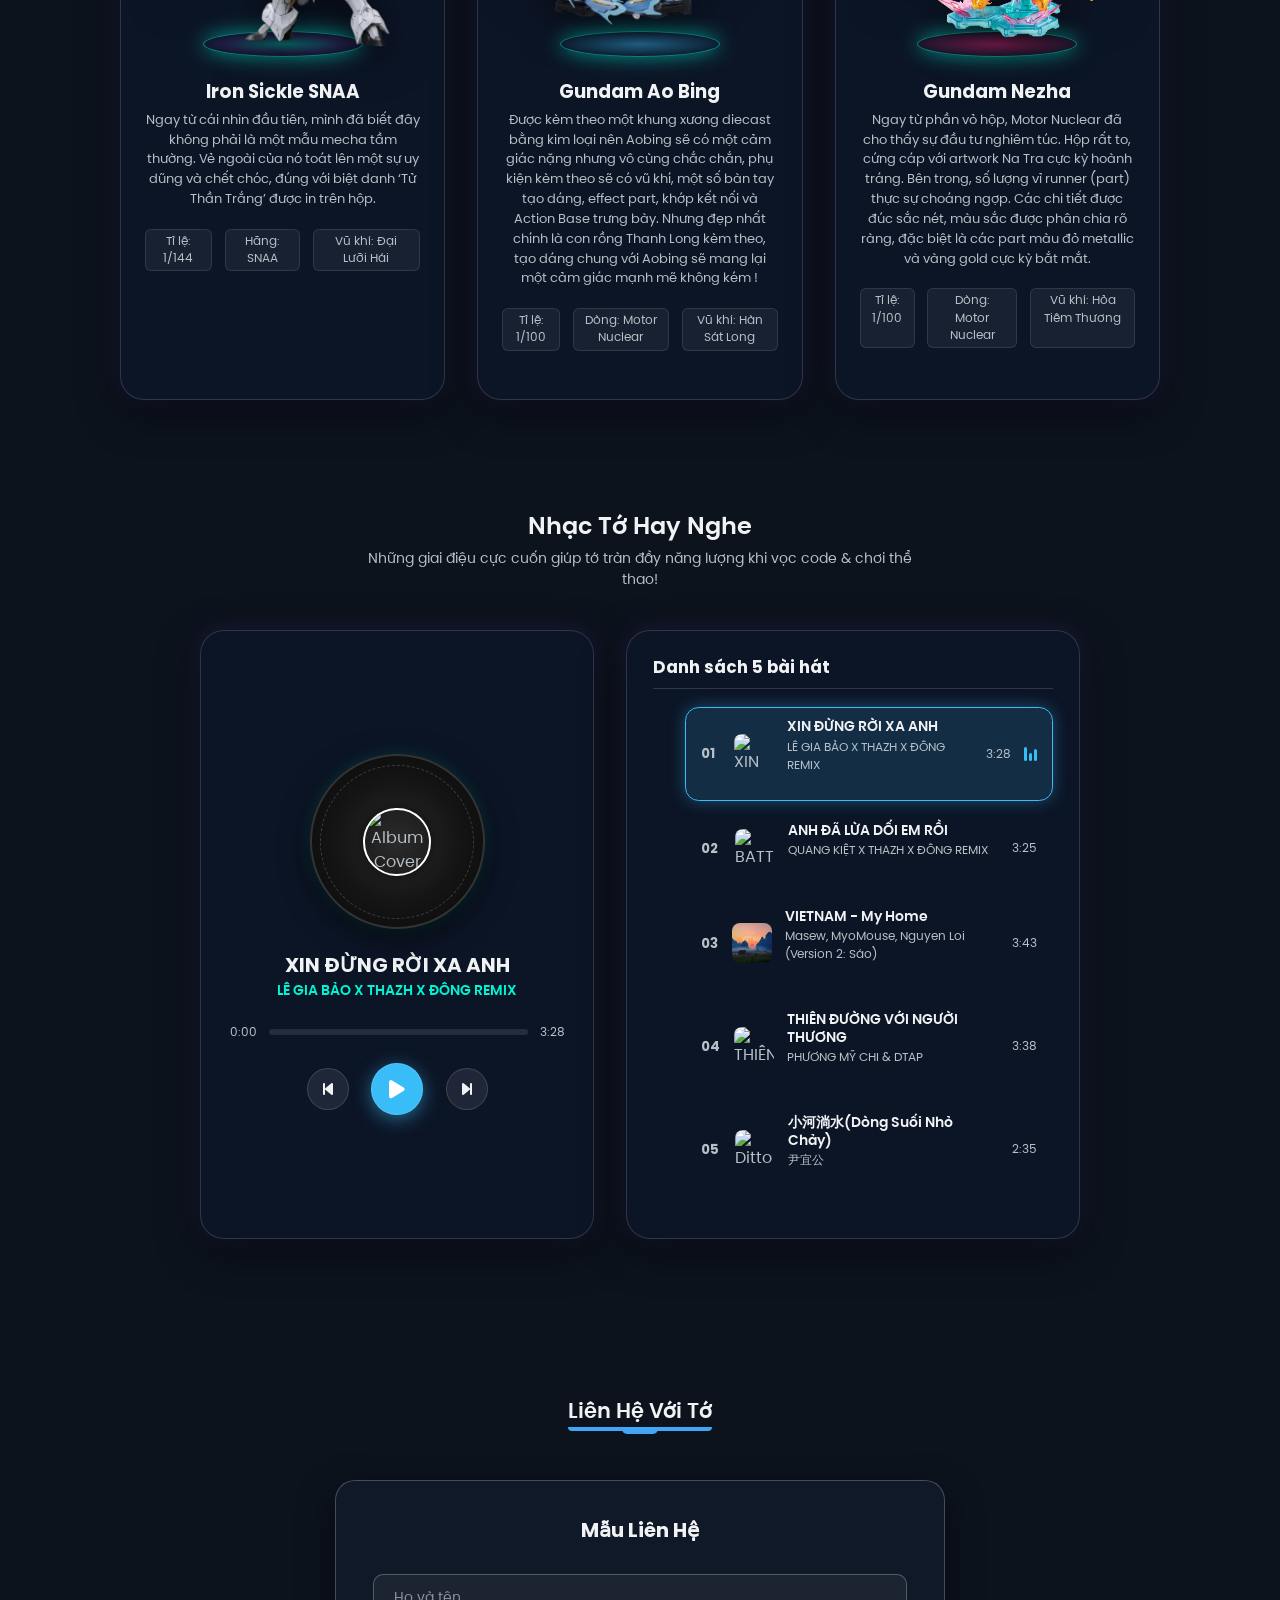
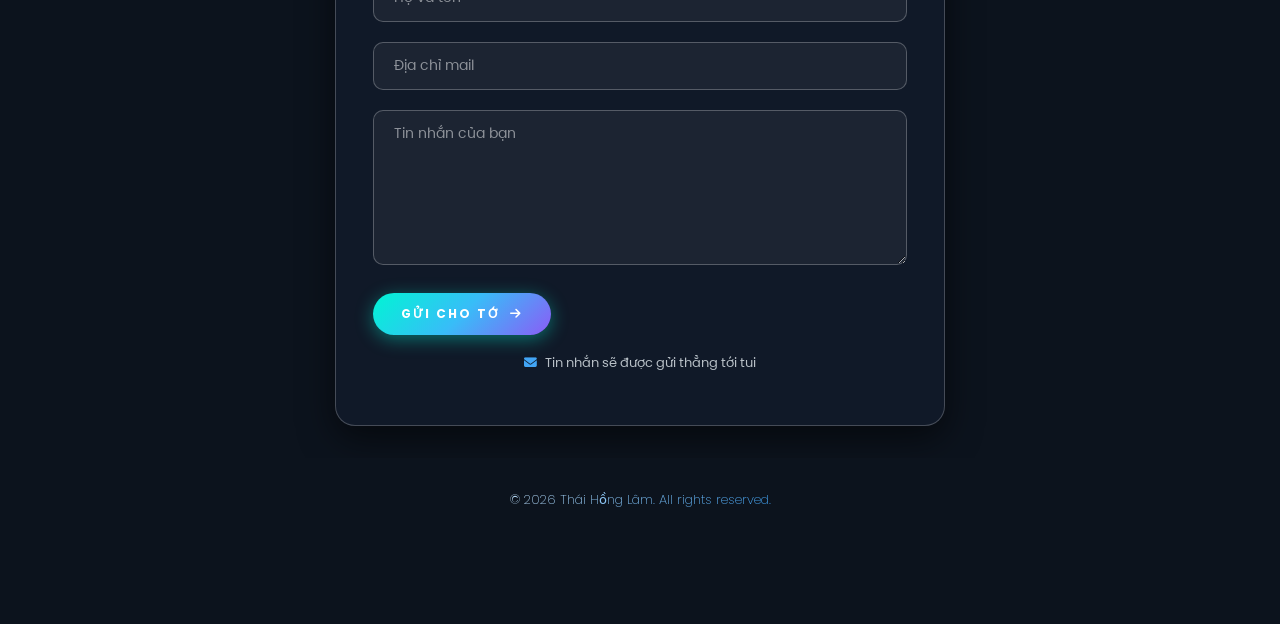
==== commit 006e78c5: "Update index.html" ====
--- a/index.html
+++ b/index.html
@@ -2,6 +2,7 @@
 
 <html lang="vi">
 <head>
+<meta name="google-site-verification" content="fjEfFHEViExSFifjKFpRjBZRXjosPr8AEWruOCF3l8w" />
 <meta charset="utf-8"/>
 <meta content="IE=edge" http-equiv="X-UA-Compatible"/>
 <meta content="width=device-width, initial-scale=1.0" name="viewport"/>
